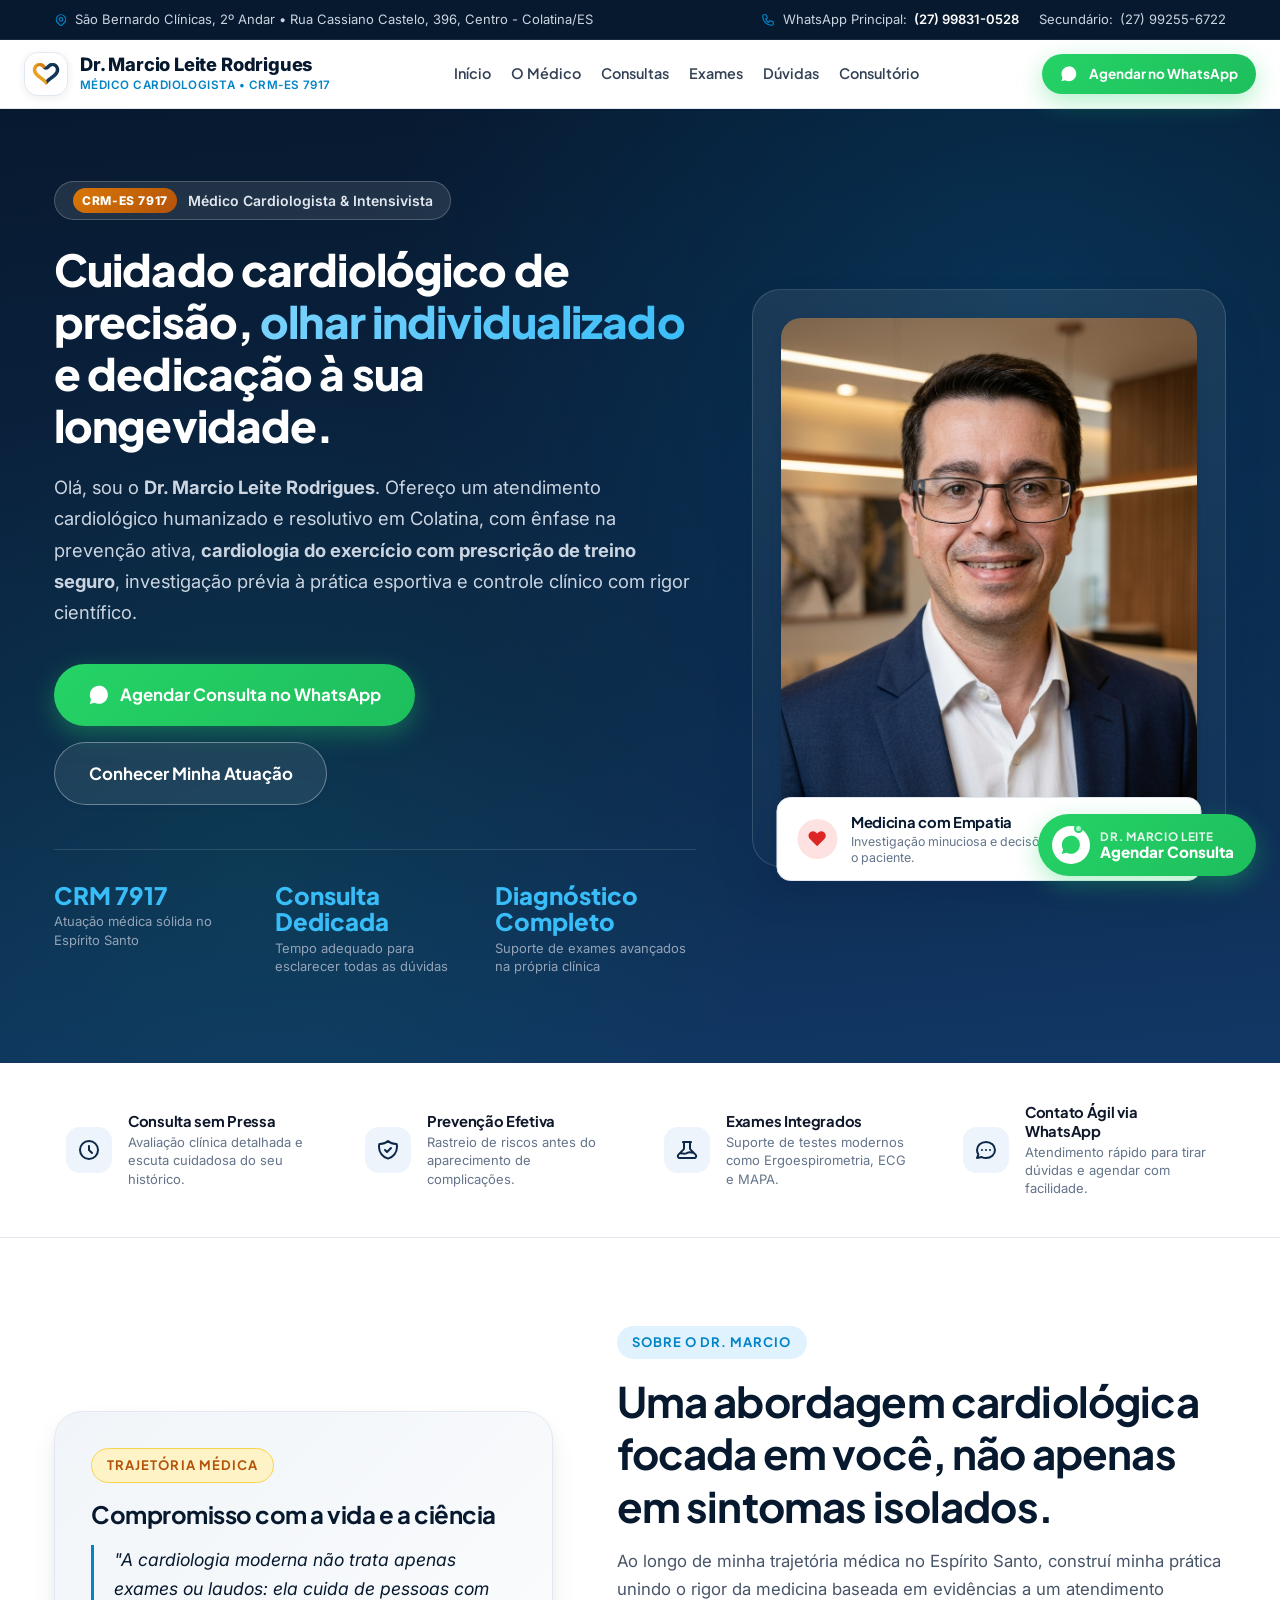
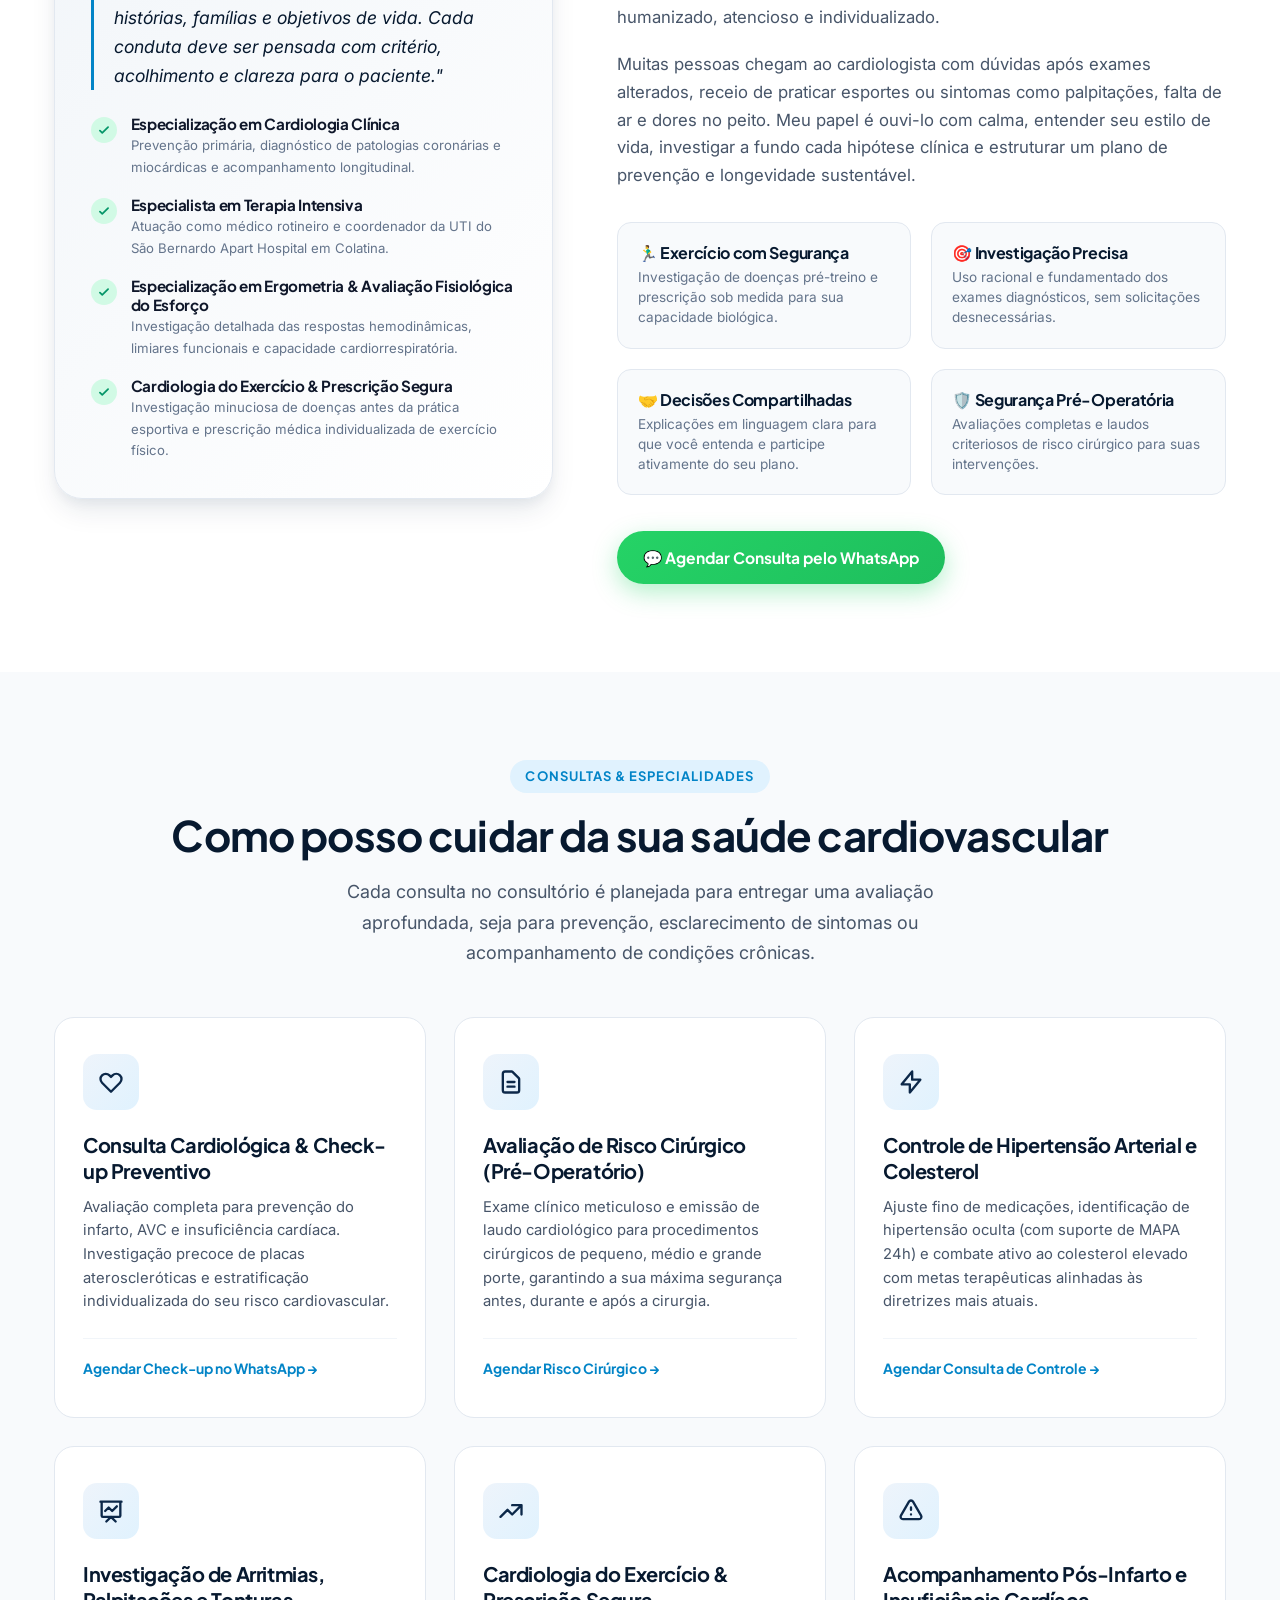
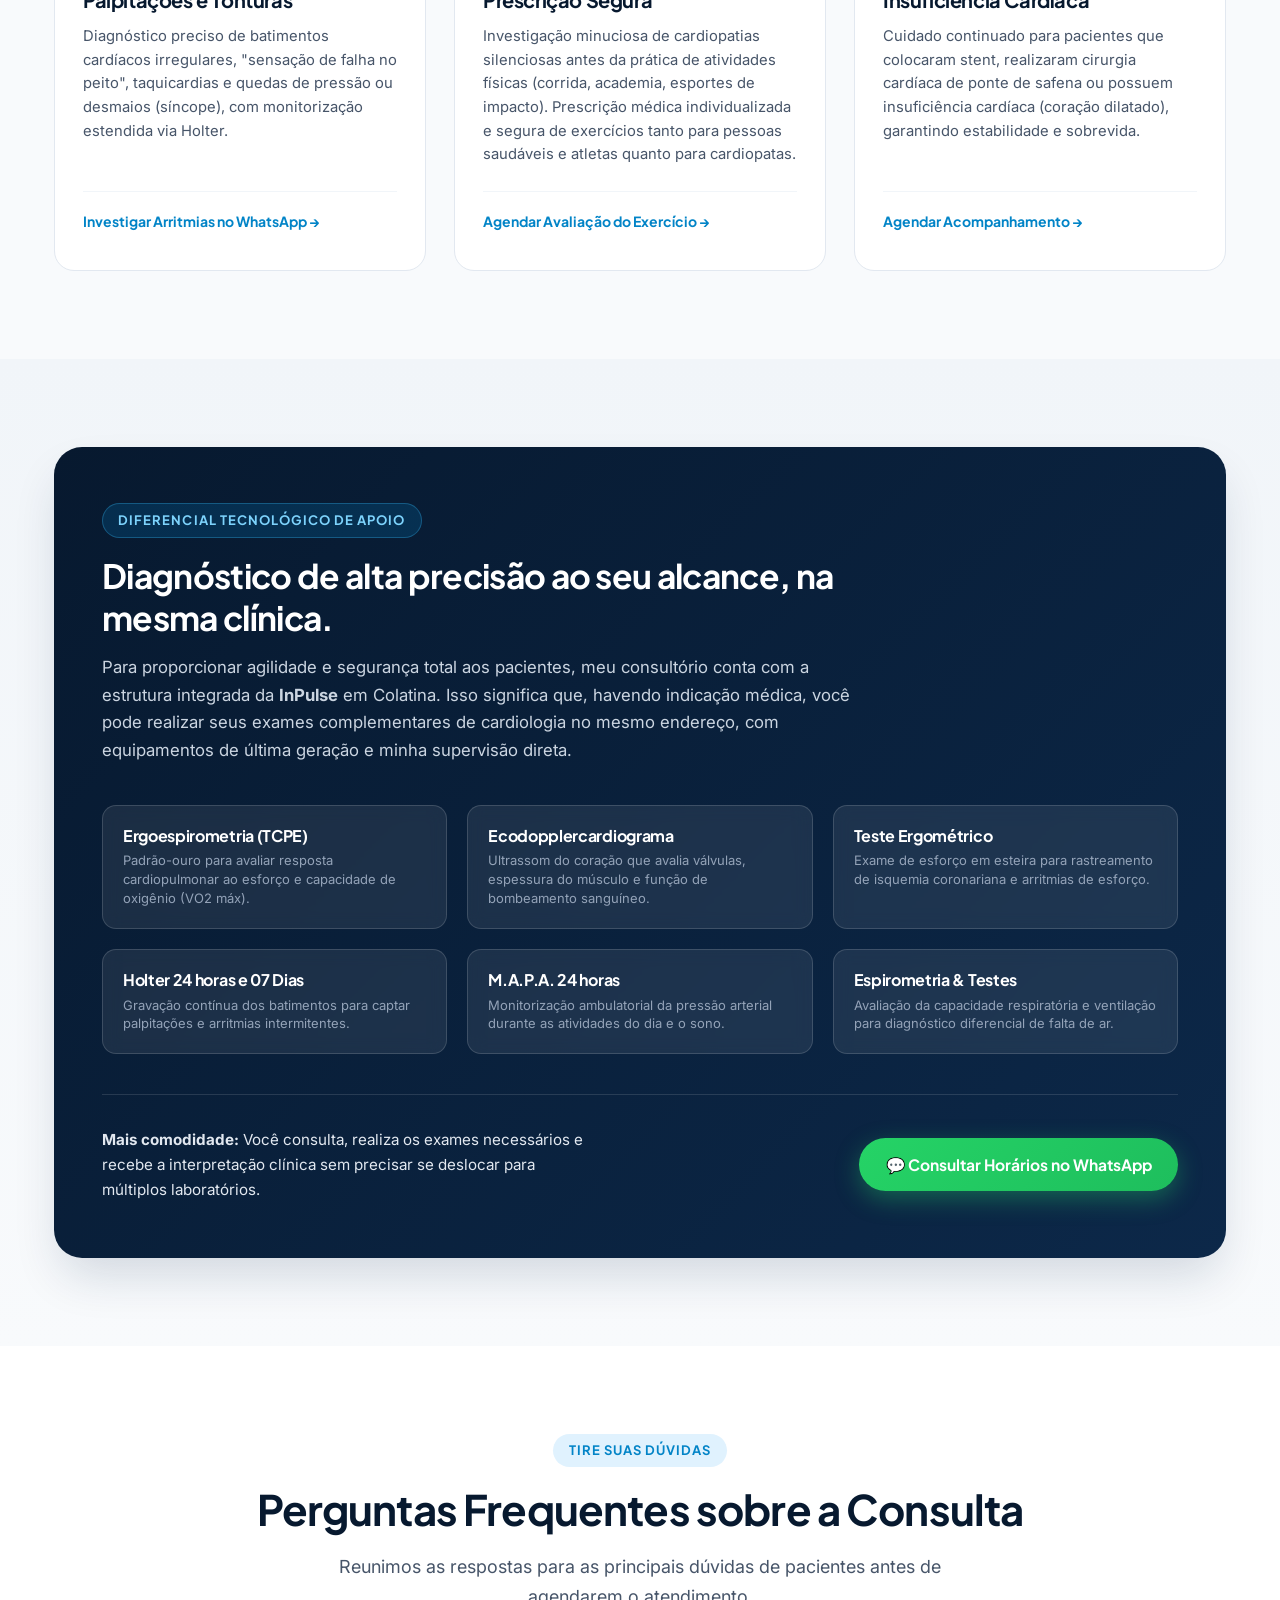
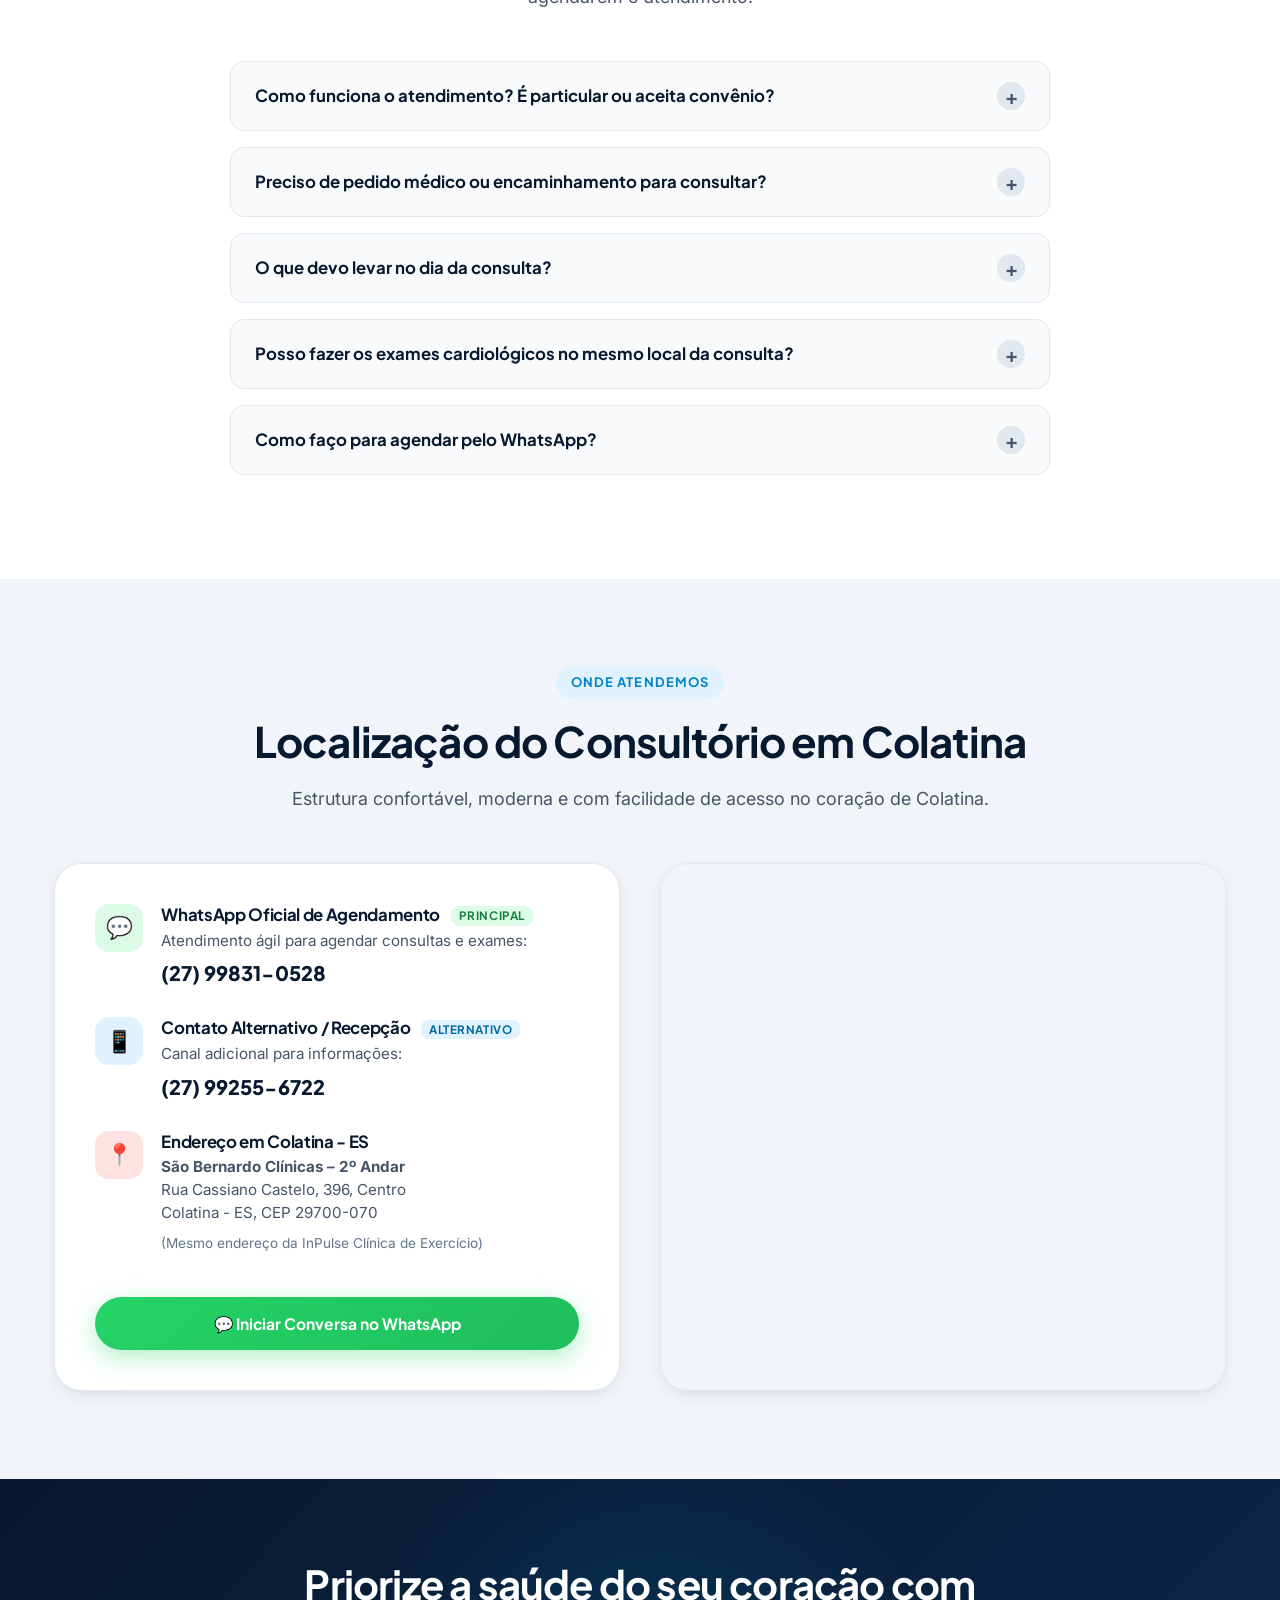
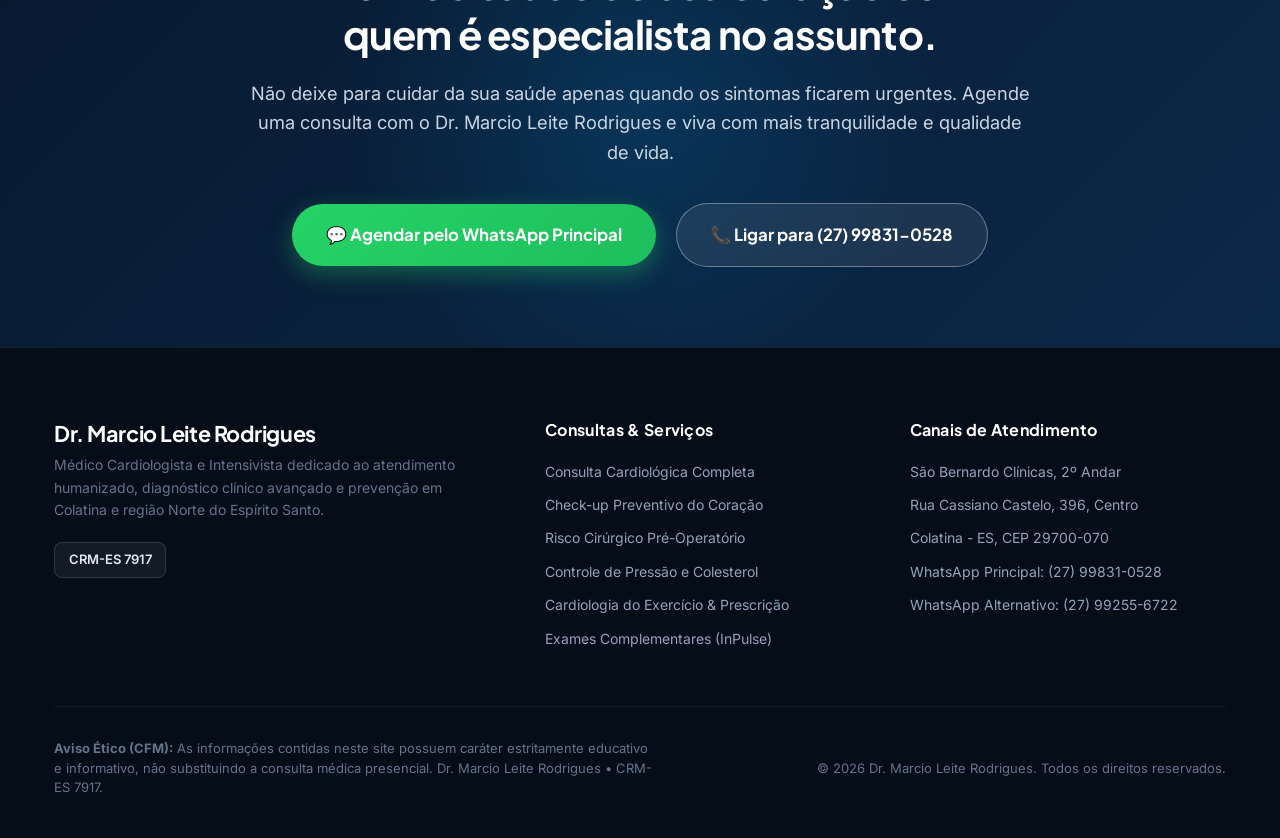
==== index.html @ 3d33bdab "Publicação inicial do site Dr Marcio Leite Rodrigues" ====
<!DOCTYPE html>
<html lang="pt-BR">
<head>
  <meta charset="UTF-8">
  <meta name="viewport" content="width=device-width, initial-scale=1.0">

  <!-- ==========================================================================
       SEO Primário & Otimização de Busca para o Nome (Google Search)
       ========================================================================== -->
  <title>Dr. Marcio Leite Rodrigues | Médico Cardiologista em Colatina - ES (CRM-ES 7917)</title>
  <meta name="description" content="Consultório particular do Dr. Marcio Leite Rodrigues, médico cardiologista em Colatina - ES (CRM-ES 7917). Atendimento cardiológico humanizado, check-up preventivo, risco cirúrgico e suporte diagnóstico avançado. Agende sua consulta no WhatsApp.">
  <meta name="keywords" content="Dr Marcio Leite Rodrigues, Dr Marcio Leite, Dr Marcio Rodrigues cardiologista, cardiologista Colatina, cardiologia Colatina ES, consulta cardiologista Colatina, médico do coração Colatina, check up coração Colatina, risco cirúrgico Colatina, CRM ES 7917">
  <meta name="author" content="Dr. Marcio Leite Rodrigues">
  <meta name="robots" content="index, follow, max-image-preview:large, max-snippet:-1, max-video-preview:-1">
  <link rel="canonical" href="https://drmarcioleite.com.br/">

  <!-- Metatags Open Graph / Compartilhamento WhatsApp e Redes -->
  <meta property="og:locale" content="pt_BR">
  <meta property="og:type" content="profile">
  <meta property="og:title" content="Dr. Marcio Leite Rodrigues | Médico Cardiologista em Colatina - ES">
  <meta property="og:description" content="Cuidado individualizado para a saúde do seu coração. Consulta cardiológica humanizada, prevenção e acompanhamento clínico com o Dr. Marcio Leite Rodrigues (CRM-ES 7917).">
  <meta property="og:url" content="https://drmarcioleite.com.br/">
  <meta property="og:site_name" content="Dr. Marcio Leite Rodrigues - Cardiologia">

  <!-- Twitter Card -->
  <meta name="twitter:card" content="summary_large_image">
  <meta name="twitter:title" content="Dr. Marcio Leite Rodrigues | Médico Cardiologista em Colatina - ES">
  <meta name="twitter:description" content="Consulta cardiológica particular, check-up preventivo e diagnóstico de precisão em Colatina/ES.">

  <!-- Fontes do Google: Plus Jakarta Sans & Inter (Preconnect para carregamento ultrarrápido) -->
  <link rel="preconnect" href="https://fonts.googleapis.com">
  <link rel="preconnect" href="https://fonts.gstatic.com" crossorigin>
  <link href="https://fonts.googleapis.com/css2?family=Inter:wght@400;500;600;700&family=Plus+Jakarta+Sans:wght@600;700;800&display=swap" rel="stylesheet">

  <!-- Favicon Oficial -->
  <link rel="icon" type="image/jpeg" href="images/simbolo-oficial-dr-marcio.jpg">

  <!-- Estilos Customizados -->
  <link rel="stylesheet" href="css/style.css">

  <!-- ==========================================================================
       Dados Estruturados Schema.org (Google Physician & MedicalBusiness)
       ========================================================================== -->
  <script type="application/ld+json">
  {
    "@context": "https://schema.org",
    "@type": "Physician",
    "name": "Dr. Marcio Leite Rodrigues",
    "medicalSpecialty": [
      "Cardiovascular",
      "SportsMedicine",
      "CriticalCare"
    ],
    "description": "Médico Cardiologista e Intensivista em Colatina - ES (CRM-ES 7917). Especialista em saúde cardiovascular, prevenção, diagnóstico clínico e acompanhamento individualizado.",
    "telephone": "+55-27-99831-0528",
    "address": {
      "@type": "PostalAddress",
      "streetAddress": "Rua Cassiano Castelo, 396, 2º Andar, São Bernardo Clínicas",
      "addressLocality": "Colatina",
      "addressRegion": "ES",
      "postalCode": "29700-070",
      "addressCountry": "BR"
    },
    "geo": {
      "@type": "GeoCoordinates",
      "latitude": -19.5376,
      "longitude": -40.6306
    },
    "hasCredential": {
      "@type": "EducationalOccupationalCredential",
      "credentialCategory": "CRM-ES 7917"
    },
    "availableService": [
      { "@type": "MedicalProcedure", "name": "Consulta Cardiológica Completa" },
      { "@type": "MedicalProcedure", "name": "Check-up Cardiológico Preventivo" },
      { "@type": "MedicalProcedure", "name": "Avaliação de Risco Cirúrgico Pré-Operatório" },
      { "@type": "MedicalProcedure", "name": "Manejo e Controle de Hipertensão Arterial" },
      { "@type": "MedicalProcedure", "name": "Investigação de Arritmias e Palpitações" },
      { "@type": "MedicalProcedure", "name": "Cardiologia do Exercício e Prescrição Segura" },
      { "@type": "MedicalTest", "name": "Apoio Diagnóstico: Ergoespirometria, Teste Ergométrico, Holter e Ecocardiograma" }
    ],
    "contactPoint": [
      {
        "@type": "ContactPoint",
        "telephone": "+55-27-99831-0528",
        "contactType": "reservations",
        "contactOption": "WhatsApp",
        "areaServed": "BR",
        "availableLanguage": "Portuguese"
      },
      {
        "@type": "ContactPoint",
        "telephone": "+55-27-99255-6722",
        "contactType": "customer service",
        "contactOption": "WhatsApp",
        "areaServed": "BR",
        "availableLanguage": "Portuguese"
      }
    ]
  }
  </script>
</head>
<body>

  <!-- Barra Superior de Contato e Localização -->
  <aside class="top-bar">
    <div class="container">
      <div class="top-bar-left">
        <span class="top-item">
          <svg fill="none" viewBox="0 0 24 24" stroke-width="2"><path stroke-linecap="round" stroke-linejoin="round" d="M17.657 16.657L13.414 20.9a1.998 1.998 0 01-2.827 0l-4.244-4.243a8 8 0 1111.314 0z"/><path stroke-linecap="round" stroke-linejoin="round" d="M15 11a3 3 0 11-6 0 3 3 0 016 0z"/></svg>
          São Bernardo Clínicas, 2º Andar • Rua Cassiano Castelo, 396, Centro - Colatina/ES
        </span>
      </div>
      <div class="top-bar-right">
        <span class="top-item">
          <svg fill="none" viewBox="0 0 24 24" stroke-width="2"><path stroke-linecap="round" stroke-linejoin="round" d="M3 5a2 2 0 012-2h3.28a1 1 0 01.948.684l1.498 4.493a1 1 0 01-.502 1.21l-2.257 1.13a11.042 11.042 0 005.516 5.516l1.13-2.257a1 1 0 011.21-.502l4.493 1.498a1 1 0 01.684.949V19a2 2 0 01-2 2h-1C9.716 21 3 14.284 3 6V5z"/></svg>
          WhatsApp Principal: <a href="https://wa.me/5527998310528?text=Ol%C3%A1!%20Gostaria%20de%20informa%C3%A7%C3%B5es%20para%20agendar%20uma%20consulta%20com%20o%20Dr.%20Marcio%20Leite%20Rodrigues." target="_blank" rel="noopener noreferrer" class="top-highlight">(27) 99831-0528</a>
        </span>
        <span class="top-item">
          Secundário: <a href="https://wa.me/5527992556722?text=Ol%C3%A1!%20Gostaria%20de%20agendar%20uma%20consulta%20com%20o%20Dr.%20Marcio%20Leite%20Rodrigues." target="_blank" rel="noopener noreferrer">(27) 99255-6722</a>
        </span>
      </div>
    </div>
  </aside>

  <!-- Cabeçalho Principal e Navegação Fixa -->
  <header class="navbar">
    <div class="container">
      <!-- Marca Pessoal do Médico -->
      <a href="#inicio" class="brand" title="Dr. Marcio Leite Rodrigues - Cardiologia">
        <div class="brand-symbol">
          <img src="images/simbolo-oficial-dr-marcio.jpg" alt="Dr. Marcio Leite Rodrigues" width="42" height="42">
        </div>
        <div class="brand-text">
          <span class="brand-name">Dr. Marcio Leite Rodrigues</span>
          <span class="brand-title">Médico Cardiologista • CRM-ES 7917</span>
        </div>
      </a>

      <!-- Menu de Links -->
      <nav>
        <ul class="nav-links">
          <li><a href="#inicio">Início</a></li>
          <li><a href="#sobre">O Médico</a></li>
          <li><a href="#consultas">Consultas</a></li>
          <li><a href="#diferencial">Exames</a></li>
          <li><a href="#faq">Dúvidas</a></li>
          <li><a href="#localizacao">Consultório</a></li>
        </ul>
      </nav>

      <!-- Botão CTA no Header -->
      <div class="nav-cta-wrap">
        <a href="https://wa.me/5527998310528?text=Ol%C3%A1!%20Vim%20pelo%20site%20e%20gostaria%20de%20agendar%20uma%20consulta%20com%20o%20Dr.%20Marcio%20Leite%20Rodrigues." target="_blank" rel="noopener noreferrer" class="btn btn-whatsapp btn-sm" data-cta="header-nav">
          <svg width="18" height="18" viewBox="0 0 24 24" fill="currentColor"><path d="M12.031 6.172c-3.181 0-5.767 2.586-5.768 5.766-.001 1.298.38 2.27 1.019 3.287l-.582 2.128 2.182-.573c.978.58 1.911.928 3.145.929 3.178 0 5.767-2.587 5.768-5.766 0-3.18-2.587-5.771-5.764-5.771zm3.392 8.244c-.144.405-.837.774-1.17.824-.299.045-.677.063-1.092-.069-.252-.08-.575-.187-.988-.365-1.739-.751-2.874-2.502-2.961-2.617-.087-.116-.708-.94-.708-1.793s.448-1.273.607-1.446c.159-.173.346-.217.462-.217l.332.006c.106.005.249-.04.39.298.144.347.491 1.2.534 1.287.043.087.072.188.014.304-.058.116-.087.188-.173.289l-.26.304c-.087.086-.177.18-.076.354.101.174.449.741.964 1.201.662.591 1.221.774 1.394.86.174.086.275.072.376-.043.101-.116.433-.506.549-.68.116-.173.231-.145.39-.087s1.011.477 1.184.564.289.13.332.202c.045.072.045.419-.099.824zm-3.392-12.416c-5.523 0-10 4.477-10 10 0 1.77.46 3.433 1.264 4.887l-1.34 4.9 5.018-1.316c1.403.766 3.007 1.209 4.718 1.209 5.523 0 10-4.477 10-10 0-5.522-4.477-10-10-10z"/></svg>
          Agendar no WhatsApp
        </a>
        <button class="mobile-toggle" aria-label="Menu principal" aria-expanded="false">☰</button>
      </div>
    </div>
  </header>

  <main>
    <!-- ==========================================================================
         Seção Hero (Primeira Dobra - Máximo Foco no Dr. Marcio)
         ========================================================================== -->
    <section class="hero" id="inicio">
      <div class="container">
        <div class="hero-grid">
          
          <div class="hero-content">
            <!-- Selo de Autoridade Médica -->
            <div class="hero-badge-crm">
              <span class="crm-pill">CRM-ES 7917</span>
              <span class="crm-text">Médico Cardiologista & Intensivista</span>
            </div>

            <h1 class="hero-title">
              Cuidado cardiológico de precisão, <span class="highlight">olhar individualizado</span> e dedicação à sua longevidade.
            </h1>

            <p class="hero-description">
              Olá, sou o <strong>Dr. Marcio Leite Rodrigues</strong>. Ofereço um atendimento cardiológico humanizado e resolutivo em Colatina, com ênfase na prevenção ativa, <strong>cardiologia do exercício com prescrição de treino seguro</strong>, investigação prévia à prática esportiva e controle clínico com rigor científico.
            </p>

            <div class="hero-actions">
              <a href="https://wa.me/5527998310528?text=Ol%C3%A1%20Dr.%20Marcio!%20Vim%20pelo%20seu%20site%20e%20gostaria%20de%20agendar%20uma%20consulta%20cardiol%C3%B3gica." target="_blank" rel="noopener noreferrer" class="btn btn-whatsapp btn-lg" data-cta="hero-primary-wa">
                <svg width="22" height="22" viewBox="0 0 24 24" fill="currentColor"><path d="M12.031 6.172c-3.181 0-5.767 2.586-5.768 5.766-.001 1.298.38 2.27 1.019 3.287l-.582 2.128 2.182-.573c.978.58 1.911.928 3.145.929 3.178 0 5.767-2.587 5.768-5.766 0-3.18-2.587-5.771-5.764-5.771zm3.392 8.244c-.144.405-.837.774-1.17.824-.299.045-.677.063-1.092-.069-.252-.08-.575-.187-.988-.365-1.739-.751-2.874-2.502-2.961-2.617-.087-.116-.708-.94-.708-1.793s.448-1.273.607-1.446c.159-.173.346-.217.462-.217l.332.006c.106.005.249-.04.39.298.144.347.491 1.2.534 1.287.043.087.072.188.014.304-.058.116-.087.188-.173.289l-.26.304c-.087.086-.177.18-.076.354.101.174.449.741.964 1.201.662.591 1.221.774 1.394.86.174.086.275.072.376-.043.101-.116.433-.506.549-.68.116-.173.231-.145.39-.087s1.011.477 1.184.564.289.13.332.202c.045.072.045.419-.099.824zm-3.392-12.416c-5.523 0-10 4.477-10 10 0 1.77.46 3.433 1.264 4.887l-1.34 4.9 5.018-1.316c1.403.766 3.007 1.209 4.718 1.209 5.523 0 10-4.477 10-10 0-5.522-4.477-10-10-10z"/></svg>
                Agendar Consulta no WhatsApp
              </a>

              <a href="#sobre" class="btn btn-outline-white btn-lg">
                Conhecer Minha Atuação
              </a>
            </div>

            <!-- Indicadores de Confiança -->
            <div class="hero-trust-row">
              <div class="trust-item">
                <span class="trust-number">CRM 7917</span>
                <span class="trust-label">Atuação médica sólida no Espírito Santo</span>
              </div>
              <div class="trust-item">
                <span class="trust-number">Consulta Dedicada</span>
                <span class="trust-label">Tempo adequado para esclarecer todas as dúvidas</span>
              </div>
              <div class="trust-item">
                <span class="trust-number">Diagnóstico Completo</span>
                <span class="trust-label">Suporte de exames avançados na própria clínica</span>
              </div>
            </div>
          </div>

          <!-- Apresentação Visual do Médico -->
          <div class="hero-media-wrapper">
            <div class="hero-card-doctor">
              <div class="doctor-portrait-frame">
                <!-- Se Dr. Marcio desejar colocar sua foto oficial, basta salvar o arquivo como images/dr-marcio.jpg -->
                <img src="images/dr-marcio.jpg" alt="Dr. Marcio Leite Rodrigues - Médico Cardiologista" onerror="this.style.display='none';" onload="this.style.display='block'; const graphic = this.nextElementSibling; if(graphic) graphic.style.display='none';" style="display:none; width: 100%; height: 100%; object-fit: cover;">
                <div class="doctor-avatar-graphic">
                  <div class="graphic-icon-wrap">
                    <svg fill="none" viewBox="0 0 24 24" stroke-width="1.6"><path stroke-linecap="round" stroke-linejoin="round" d="M16 7a4 4 0 11-8 0 4 4 0 018 0zM12 14a7 7 0 00-7 7h14a7 7 0 00-7-7z"/></svg>
                  </div>
                  <h3 class="graphic-name">Dr. Marcio Leite Rodrigues</h3>
                  <p class="graphic-spec">Cardiologia Clínica & Preventiva • Medicina Intensiva</p>
                  <p style="font-size: 0.8rem; color: #7DD3FC; margin-top: 0.75rem; font-weight: 600;">
                    Atendimento Particular em Colatina - ES
                  </p>
                </div>
              </div>

              <!-- Cartão Flutuante de Humanização -->
              <div class="hero-floating-badge">
                <div class="badge-icon-heart">❤️</div>
                <div class="badge-info">
                  <h4>Medicina com Empatia</h4>
                  <p>Investigação minuciosa e decisões compartilhadas com o paciente.</p>
                </div>
              </div>
            </div>
          </div>

        </div>
      </div>
    </section>

    <!-- Faixa Rápida de Benefícios da Consulta -->
    <div class="quick-bar">
      <div class="container">
        <div class="quick-bar-grid">
          
          <div class="quick-card">
            <div class="quick-icon">
              <svg fill="none" viewBox="0 0 24 24" stroke-width="2"><path stroke-linecap="round" stroke-linejoin="round" d="M12 8v4l3 3m6-3a9 9 0 11-18 0 9 9 0 0118 0z"/></svg>
            </div>
            <div>
              <h4 class="quick-title">Consulta sem Pressa</h4>
              <p class="quick-desc">Avaliação clínica detalhada e escuta cuidadosa do seu histórico.</p>
            </div>
          </div>

          <div class="quick-card">
            <div class="quick-icon">
              <svg fill="none" viewBox="0 0 24 24" stroke-width="2"><path stroke-linecap="round" stroke-linejoin="round" d="M9 12l2 2 4-4m5.618-4.016A11.955 11.955 0 0112 2.944a11.955 11.955 0 01-8.618 3.04A12.02 12.02 0 003 9c0 5.591 3.824 10.29 9 11.622 5.176-1.332 9-6.03 9-11.622 0-1.042-.133-2.052-.382-3.016z"/></svg>
            </div>
            <div>
              <h4 class="quick-title">Prevenção Efetiva</h4>
              <p class="quick-desc">Rastreio de riscos antes do aparecimento de complicações.</p>
            </div>
          </div>

          <div class="quick-card">
            <div class="quick-icon">
              <svg fill="none" viewBox="0 0 24 24" stroke-width="2"><path stroke-linecap="round" stroke-linejoin="round" d="M19.428 15.428a2 2 0 00-1.022-.547l-2.387-.477a6 6 0 00-3.86.517l-.318.158a6 6 0 01-3.86.517L6.05 15.21a2 2 0 00-1.806.547M8 4h8l-1 1v5.172a2 2 0 00.586 1.414l5 5c1.26 1.26.367 3.414-1.415 3.414H4.828c-1.782 0-2.674-2.154-1.414-3.414l5-5A2 2 0 009 10.172V5L8 4z"/></svg>
            </div>
            <div>
              <h4 class="quick-title">Exames Integrados</h4>
              <p class="quick-desc">Suporte de testes modernos como Ergoespirometria, ECG e MAPA.</p>
            </div>
          </div>

          <div class="quick-card">
            <div class="quick-icon">
              <svg fill="none" viewBox="0 0 24 24" stroke-width="2"><path stroke-linecap="round" stroke-linejoin="round" d="M8 12h.01M12 12h.01M16 12h.01M21 12c0 4.418-4.03 8-9 8a9.863 9.863 0 01-4.255-.949L3 20l1.395-3.72C3.512 15.042 3 13.574 3 12c0-4.418 4.03-8 9-8s9 3.582 9 8z"/></svg>
            </div>
            <div>
              <h4 class="quick-title">Contato Ágil via WhatsApp</h4>
              <p class="quick-desc">Atendimento rápido para tirar dúvidas e agendar com facilidade.</p>
            </div>
          </div>

        </div>
      </div>
    </div>

    <!-- ==========================================================================
         Seção Sobre o Dr. Marcio (A Trajetória e Filosofia de Cuidado)
         ========================================================================== -->
    <section class="about section-spacing" id="sobre">
      <div class="container">
        <div class="about-grid">
          
          <div class="about-media">
            <div class="about-card-box">
              <span class="section-tag tag-gold">Trajetória Médica</span>
              <h3 style="font-size: 1.5rem; color: var(--color-primary-dark); margin-bottom: 1rem;">
                Compromisso com a vida e a ciência
              </h3>
              
              <p class="about-quote">
                "A cardiologia moderna não trata apenas exames ou laudos: ela cuida de pessoas com histórias, famílias e objetivos de vida. Cada conduta deve ser pensada com critério, acolhimento e clareza para o paciente."
              </p>

              <div class="credentials-list">
                <div class="cred-item">
                  <div class="cred-icon">
                    <svg fill="none" viewBox="0 0 24 24" stroke-width="3"><path stroke-linecap="round" stroke-linejoin="round" d="M5 13l4 4L19 7"/></svg>
                  </div>
                  <div class="cred-text">
                    <h5>Especialização em Cardiologia Clínica</h5>
                    <p>Prevenção primária, diagnóstico de patologias coronárias e miocárdicas e acompanhamento longitudinal.</p>
                  </div>
                </div>

                <div class="cred-item">
                  <div class="cred-icon">
                    <svg fill="none" viewBox="0 0 24 24" stroke-width="3"><path stroke-linecap="round" stroke-linejoin="round" d="M5 13l4 4L19 7"/></svg>
                  </div>
                  <div class="cred-text">
                    <h5>Especialista em Terapia Intensiva</h5>
                    <p>Atuação como médico rotineiro e coordenador da UTI do São Bernardo Apart Hospital em Colatina.</p>
                  </div>
                </div>

                <div class="cred-item">
                  <div class="cred-icon">
                    <svg fill="none" viewBox="0 0 24 24" stroke-width="3"><path stroke-linecap="round" stroke-linejoin="round" d="M5 13l4 4L19 7"/></svg>
                  </div>
                  <div class="cred-text">
                    <h5>Especialização em Ergometria & Avaliação Fisiológica do Esforço</h5>
                    <p>Investigação detalhada das respostas hemodinâmicas, limiares funcionais e capacidade cardiorrespiratória.</p>
                  </div>
                </div>

                <div class="cred-item">
                  <div class="cred-icon">
                    <svg fill="none" viewBox="0 0 24 24" stroke-width="3"><path stroke-linecap="round" stroke-linejoin="round" d="M5 13l4 4L19 7"/></svg>
                  </div>
                  <div class="cred-text">
                    <h5>Cardiologia do Exercício & Prescrição Segura</h5>
                    <p>Investigação minuciosa de doenças antes da prática esportiva e prescrição médica individualizada de exercício físico.</p>
                  </div>
                </div>
              </div>
            </div>
          </div>

          <div class="about-text">
            <span class="section-tag">Sobre o Dr. Marcio</span>
            <h2 class="section-title">
              Uma abordagem cardiológica focada em você, não apenas em sintomas isolados.
            </h2>
            <p>
              Ao longo de minha trajetória médica no Espírito Santo, construí minha prática unindo o rigor da medicina baseada em evidências a um atendimento humanizado, atencioso e individualizado.
            </p>
            <p>
              Muitas pessoas chegam ao cardiologista com dúvidas após exames alterados, receio de praticar esportes ou sintomas como palpitações, falta de ar e dores no peito. Meu papel é ouvi-lo com calma, entender seu estilo de vida, investigar a fundo cada hipótese clínica e estruturar um plano de prevenção e longevidade sustentável.
            </p>

            <div class="about-pillars">
              <div class="pillar-item">
                <h4>🏃‍♂️ Exercício com Segurança</h4>
                <p>Investigação de doenças pré-treino e prescrição sob medida para sua capacidade biológica.</p>
              </div>
              <div class="pillar-item">
                <h4>🎯 Investigação Precisa</h4>
                <p>Uso racional e fundamentado dos exames diagnósticos, sem solicitações desnecessárias.</p>
              </div>
              <div class="pillar-item">
                <h4>🤝 Decisões Compartilhadas</h4>
                <p>Explicações em linguagem clara para que você entenda e participe ativamente do seu plano.</p>
              </div>
              <div class="pillar-item">
                <h4>🛡️ Segurança Pré-Operatória</h4>
                <p>Avaliações completas e laudos criteriosos de risco cirúrgico para suas intervenções.</p>
              </div>
            </div>

            <div style="margin-top: 1.5rem;">
              <a href="https://wa.me/5527998310528?text=Ol%C3%A1%20Dr.%20Marcio!%20Gostaria%20de%20conversar%20sobre%20a%20minha%20sa%C3%BAde%20e%20agendar%20uma%20consulta." target="_blank" rel="noopener noreferrer" class="btn btn-whatsapp" data-cta="about-wa">
                💬 Agendar Consulta pelo WhatsApp
              </a>
            </div>
          </div>

        </div>
      </div>
    </section>

    <!-- ==========================================================================
         Seção de Consultas e Atuação Clínica (O Foco Principal)
         ========================================================================== -->
    <section class="services section-spacing" id="consultas">
      <div class="container">
        
        <div class="text-center">
          <span class="section-tag">Consultas & Especialidades</span>
          <h2 class="section-title">Como posso cuidar da sua saúde cardiovascular</h2>
          <p class="section-subtitle">
            Cada consulta no consultório é planejada para entregar uma avaliação aprofundada, seja para prevenção, esclarecimento de sintomas ou acompanhamento de condições crônicas.
          </p>
        </div>

        <div class="services-grid">
          
          <!-- Card 1 -->
          <article class="service-card">
            <div class="service-icon">
              <svg fill="none" viewBox="0 0 24 24" stroke-width="2"><path stroke-linecap="round" stroke-linejoin="round" d="M4.318 6.318a4.5 4.5 0 000 6.364L12 20.364l7.682-7.682a4.5 4.5 0 00-6.364-6.364L12 7.636l-1.318-1.318a4.5 4.5 0 00-6.364 0z"/></svg>
            </div>
            <h3 class="service-title">Consulta Cardiológica & Check-up Preventivo</h3>
            <p class="service-description">
              Avaliação completa para prevenção do infarto, AVC e insuficiência cardíaca. Investigação precoce de placas ateroscleróticas e estratificação individualizada do seu risco cardiovascular.
            </p>
            <div class="service-card-footer">
              <a href="https://wa.me/5527998310528?text=Ol%C3%A1!%20Gostaria%20de%20agendar%20um%20Check-up%20Cardiol%C3%B3gico%20com%20o%20Dr.%20Marcio." target="_blank" rel="noopener noreferrer" class="link-wa-consult">
                Agendar Check-up no WhatsApp →
              </a>
            </div>
          </article>

          <!-- Card 2 -->
          <article class="service-card">
            <div class="service-icon">
              <svg fill="none" viewBox="0 0 24 24" stroke-width="2"><path stroke-linecap="round" stroke-linejoin="round" d="M9 12h6m-6 4h6m2 5H7a2 2 0 01-2-2V5a2 2 0 012-2h5.586a1 1 0 01.707.293l5.414 5.414a1 1 0 01.293.707V19a2 2 0 01-2 2z"/></svg>
            </div>
            <h3 class="service-title">Avaliação de Risco Cirúrgico (Pré-Operatório)</h3>
            <p class="service-description">
              Exame clínico meticuloso e emissão de laudo cardiológico para procedimentos cirúrgicos de pequeno, médio e grande porte, garantindo a sua máxima segurança antes, durante e após a cirurgia.
            </p>
            <div class="service-card-footer">
              <a href="https://wa.me/5527998310528?text=Ol%C3%A1!%20Preciso%20de%20uma%20avalia%C3%A7%C3%A3o%20de%20Risco%20Cir%C3%BArgico%20com%20o%20Dr.%20Marcio." target="_blank" rel="noopener noreferrer" class="link-wa-consult">
                Agendar Risco Cirúrgico →
              </a>
            </div>
          </article>

          <!-- Card 3 -->
          <article class="service-card">
            <div class="service-icon">
              <svg fill="none" viewBox="0 0 24 24" stroke-width="2"><path stroke-linecap="round" stroke-linejoin="round" d="M13 10V3L4 14h7v7l9-11h-7z"/></svg>
            </div>
            <h3 class="service-title">Controle de Hipertensão Arterial e Colesterol</h3>
            <p class="service-description">
              Ajuste fino de medicações, identificação de hipertensão oculta (com suporte de MAPA 24h) e combate ativo ao colesterol elevado com metas terapêuticas alinhadas às diretrizes mais atuais.
            </p>
            <div class="service-card-footer">
              <a href="https://wa.me/5527998310528?text=Ol%C3%A1!%20Gostaria%20de%20agendar%20uma%20consulta%20para%20acompanhamento%20de%20Press%C3%A3o%20ou%20Colesterol." target="_blank" rel="noopener noreferrer" class="link-wa-consult">
                Agendar Consulta de Controle →
              </a>
            </div>
          </article>

          <!-- Card 4 -->
          <article class="service-card">
            <div class="service-icon">
              <svg fill="none" viewBox="0 0 24 24" stroke-width="2"><path stroke-linecap="round" stroke-linejoin="round" d="M7 12l3-3 3 3 4-4M8 21l4-4 4 4M3 4h18M4 4h16v12a1 1 0 01-1 1H5a1 1 0 01-1-1V4z"/></svg>
            </div>
            <h3 class="service-title">Investigação de Arritmias, Palpitações e Tonturas</h3>
            <p class="service-description">
              Diagnóstico preciso de batimentos cardíacos irregulares, "sensação de falha no peito", taquicardias e quedas de pressão ou desmaios (síncope), com monitorização estendida via Holter.
            </p>
            <div class="service-card-footer">
              <a href="https://wa.me/5527998310528?text=Ol%C3%A1!%20Sinto%20palpita%C3%A7%C3%B5es%20e%20gostaria%20de%20uma%20avalia%C3%A7%C3%A3o%20com%20o%20Dr.%20Marcio." target="_blank" rel="noopener noreferrer" class="link-wa-consult">
                Investigar Arritmias no WhatsApp →
              </a>
            </div>
          </article>

          <!-- Card 5 -->
          <article class="service-card">
            <div class="service-icon">
              <svg fill="none" viewBox="0 0 24 24" stroke-width="2"><path stroke-linecap="round" stroke-linejoin="round" d="M13 7h8m0 0v8m0-8l-8 8-4-4-6 6"/></svg>
            </div>
            <h3 class="service-title">Cardiologia do Exercício & Prescrição Segura</h3>
            <p class="service-description">
              Investigação minuciosa de cardiopatias silenciosas antes da prática de atividades físicas (corrida, academia, esportes de impacto). Prescrição médica individualizada e segura de exercícios tanto para pessoas saudáveis e atletas quanto para cardiopatas.
            </p>
            <div class="service-card-footer">
              <a href="https://wa.me/5527998310528?text=Ol%C3%A1!%20Gostaria%20de%20agendar%20uma%20avalia%C3%A7%C3%A3o%20de%20Cardiologia%20do%20Exerc%C3%ADcio%20e%20Prescri%C3%A7%C3%A3o%20Segura%20com%20o%20Dr.%20Marcio." target="_blank" rel="noopener noreferrer" class="link-wa-consult">
                Agendar Avaliação do Exercício →
              </a>
            </div>
          </article>

          <!-- Card 6 -->
          <article class="service-card">
            <div class="service-icon">
              <svg fill="none" viewBox="0 0 24 24" stroke-width="2"><path stroke-linecap="round" stroke-linejoin="round" d="M12 9v2m0 4h.01m-6.938 4h13.856c1.54 0 2.502-1.667 1.732-3L13.732 4c-.77-1.333-2.694-1.333-3.464 0L3.34 16c-.77 1.333.192 3 1.732 3z"/></svg>
            </div>
            <h3 class="service-title">Acompanhamento Pós-Infarto e Insuficiência Cardíaca</h3>
            <p class="service-description">
              Cuidado continuado para pacientes que colocaram stent, realizaram cirurgia cardíaca de ponte de safena ou possuem insuficiência cardíaca (coração dilatado), garantindo estabilidade e sobrevida.
            </p>
            <div class="service-card-footer">
              <a href="https://wa.me/5527998310528?text=Ol%C3%A1!%20Gostaria%20de%20acompanhamento%20cardiol%C3%B3gico%20com%20o%20Dr.%20Marcio." target="_blank" rel="noopener noreferrer" class="link-wa-consult">
                Agendar Acompanhamento →
              </a>
            </div>
          </article>

        </div>
      </div>
    </section>


    <!-- ==========================================================================
         Seção Diferencial: Suporte Diagnóstico com Exames Avançados
         (Exames apresentados como tecnologia de apoio à consulta do médico)
         ========================================================================== -->
    <section class="diagnostic-support section-spacing" id="diferencial">
      <div class="container">
        <div class="support-banner">
          
          <div class="support-banner-header">
            <span class="section-tag" style="background: rgba(2, 132, 199, 0.2); color: #7DD3FC; border: 1px solid rgba(56, 189, 248, 0.3);">Diferencial Tecnológico de Apoio</span>
            <h2>Diagnóstico de alta precisão ao seu alcance, na mesma clínica.</h2>
            <p>
              Para proporcionar agilidade e segurança total aos pacientes, meu consultório conta com a estrutura integrada da <strong>InPulse</strong> em Colatina. Isso significa que, havendo indicação médica, você pode realizar seus exames complementares de cardiologia no mesmo endereço, com equipamentos de última geração e minha supervisão direta.
            </p>
          </div>

          <div class="exam-pills-grid">
            
            <div class="exam-pill-card">
              <h4 class="exam-pill-name">Ergoespirometria (TCPE)</h4>
              <p class="exam-pill-desc">Padrão-ouro para avaliar resposta cardiopulmonar ao esforço e capacidade de oxigênio (VO2 máx).</p>
            </div>

            <div class="exam-pill-card">
              <h4 class="exam-pill-name">Ecodopplercardiograma</h4>
              <p class="exam-pill-desc">Ultrassom do coração que avalia válvulas, espessura do músculo e função de bombeamento sanguíneo.</p>
            </div>

            <div class="exam-pill-card">
              <h4 class="exam-pill-name">Teste Ergométrico</h4>
              <p class="exam-pill-desc">Exame de esforço em esteira para rastreamento de isquemia coronariana e arritmias de esforço.</p>
            </div>

            <div class="exam-pill-card">
              <h4 class="exam-pill-name">Holter 24 horas e 07 Dias</h4>
              <p class="exam-pill-desc">Gravação contínua dos batimentos para captar palpitações e arritmias intermitentes.</p>
            </div>

            <div class="exam-pill-card">
              <h4 class="exam-pill-name">M.A.P.A. 24 horas</h4>
              <p class="exam-pill-desc">Monitorização ambulatorial da pressão arterial durante as atividades do dia e o sono.</p>
            </div>

            <div class="exam-pill-card">
              <h4 class="exam-pill-name">Espirometria & Testes</h4>
              <p class="exam-pill-desc">Avaliação da capacidade respiratória e ventilação para diagnóstico diferencial de falta de ar.</p>
            </div>

          </div>

          <div class="support-action-row">
            <div class="support-action-text">
              <strong>Mais comodidade:</strong> Você consulta, realiza os exames necessários e recebe a interpretação clínica sem precisar se deslocar para múltiplos laboratórios.
            </div>
            <a href="https://wa.me/5527998310528?text=Ol%C3%A1!%20Gostaria%20de%20agendar%20uma%20consulta%20e%20saber%20sobre%20os%20exames%20cardiol%C3%B3gicos%20do%20Dr.%20Marcio." target="_blank" rel="noopener noreferrer" class="btn btn-whatsapp" data-cta="exams-support-wa">
              💬 Consultar Horários no WhatsApp
            </a>
          </div>

        </div>
      </div>
    </section>

    <!-- ==========================================================================
         Perguntas Frequentes (FAQ)
         ========================================================================== -->
    <section class="faq section-spacing" id="faq">
      <div class="container">
        
        <div class="text-center">
          <span class="section-tag">Tire suas Dúvidas</span>
          <h2 class="section-title">Perguntas Frequentes sobre a Consulta</h2>
          <p class="section-subtitle">
            Reunimos as respostas para as principais dúvidas de pacientes antes de agendarem o atendimento.
          </p>
        </div>

        <div class="faq-container">
          
          <div class="faq-item">
            <button class="faq-question">
              <span>Como funciona o atendimento? É particular ou aceita convênio?</span>
              <span class="faq-icon">+</span>
            </button>
            <div class="faq-answer">
              <p>
                O Dr. Marcio Leite Rodrigues realiza consultas médicas em modalidade <strong>particular dedicada</strong>, assegurando tempo suficiente para um exame aprofundado e sem correria. Emitimos nota fiscal e recibo médico detalhado para que você solicite o <strong>reembolso junto ao seu plano de saúde</strong>. Entre em contato pelo WhatsApp para orientações detalhadas sobre valores e reembolso.
              </p>
            </div>
          </div>

          <div class="faq-item">
            <button class="faq-question">
              <span>Preciso de pedido médico ou encaminhamento para consultar?</span>
              <span class="faq-icon">+</span>
            </button>
            <div class="faq-answer">
              <p>
                Não. Você pode agendar sua consulta diretamente por iniciativa própria para realizar seu check-up de rotina, investigar algum sintoma (como palpitações, falta de ar, dores ou cansaço) ou obter uma segunda opinião médica especializada.
              </p>
            </div>
          </div>

          <div class="faq-item">
            <button class="faq-question">
              <span>O que devo levar no dia da consulta?</span>
              <span class="faq-icon">+</span>
            </button>
            <div class="faq-answer">
              <p>
                Recomendamos levar:
                <br>• Documento de identidade com foto;
                <br>• Exames cardiológicos e laboratoriais realizados nos últimos 12 meses;
                <br>• Lista ou caixas dos medicamentos de uso contínuo;
                <br>• Relatório ou laudos de procedimentos cirúrgicos prévios, caso possua.
              </p>
            </div>
          </div>

          <div class="faq-item">
            <button class="faq-question">
              <span>Posso fazer os exames cardiológicos no mesmo local da consulta?</span>
              <span class="faq-icon">+</span>
            </button>
            <div class="faq-answer">
              <p>
                Sim! Em parceria com a InPulse no mesmo prédio (São Bernardo Clínicas, 2º Andar), a clínica disponibiliza Ecodopplercardiograma, Ergoespirometria, Teste Ergométrico, Holter de 24h e 7 dias, MAPA e Espirometria. Isso torna o seu diagnóstico muito mais rápido e prático.
              </p>
            </div>
          </div>

          <div class="faq-item">
            <button class="faq-question">
              <span>Como faço para agendar pelo WhatsApp?</span>
              <span class="faq-icon">+</span>
            </button>
            <div class="faq-answer">
              <p>
                Basta clicar em qualquer botão de WhatsApp deste site. Você será direcionado para falar diretamente com a nossa equipe de atendimento no número <strong>(27) 99831-0528</strong> (ou no número alternativo <strong>(27) 99255-6722</strong>), que irá apresentar os dias e horários disponíveis para sua preferência.
              </p>
            </div>
          </div>

        </div>

      </div>
    </section>

    <!-- ==========================================================================
         Seção de Localização e Consultório
         ========================================================================== -->
    <section class="contact-section section-spacing" id="localizacao">
      <div class="container">
        
        <div class="text-center">
          <span class="section-tag">Onde Atendemos</span>
          <h2 class="section-title">Localização do Consultório em Colatina</h2>
          <p class="section-subtitle">
            Estrutura confortável, moderna e com facilidade de acesso no coração de Colatina.
          </p>
        </div>

        <div class="contact-grid">
          
          <!-- Informações de Contato -->
          <div class="contact-card">
            
            <!-- WhatsApp Principal -->
            <div class="contact-item">
              <div class="contact-item-icon icon-wa-primary">💬</div>
              <div class="contact-item-content">
                <h4>WhatsApp Oficial de Agendamento <span class="phone-badge-tag badge-primary-num">Principal</span></h4>
                <p>Atendimento ágil para agendar consultas e exames:</p>
                <a href="https://wa.me/5527998310528?text=Ol%C3%A1!%20Gostaria%20de%20agendar%20uma%20consulta%20com%20o%20Dr.%20Marcio%20Leite%20Rodrigues." target="_blank" rel="noopener noreferrer" class="phone-number">
                  (27) 99831-0528
                </a>
              </div>
            </div>

            <!-- WhatsApp Alternativo -->
            <div class="contact-item">
              <div class="contact-item-icon icon-phone-alt">📱</div>
              <div class="contact-item-content">
                <h4>Contato Alternativo / Recepção <span class="phone-badge-tag badge-alt-num">Alternativo</span></h4>
                <p>Canal adicional para informações:</p>
                <a href="https://wa.me/5527992556722?text=Ol%C3%A1!%20Gostaria%20de%20informa%C3%A7%C3%B5es%20para%20consulta%20com%20o%20Dr.%20Marcio%20Leite%20Rodrigues." target="_blank" rel="noopener noreferrer" class="phone-number">
                  (27) 99255-6722
                </a>
              </div>
            </div>

            <!-- Endereço Físico -->
            <div class="contact-item">
              <div class="contact-item-icon icon-location">📍</div>
              <div class="contact-item-content">
                <h4>Endereço em Colatina - ES</h4>
                <p>
                  <strong>São Bernardo Clínicas – 2º Andar</strong><br>
                  Rua Cassiano Castelo, 396, Centro<br>
                  Colatina - ES, CEP 29700-070
                </p>
                <p style="margin-top: 0.5rem; font-size: 0.85rem; color: var(--color-slate-500);">
                  (Mesmo endereço da InPulse Clínica de Exercício)
                </p>
              </div>
            </div>

            <div style="margin-top: auto; padding-top: 1rem;">
              <a href="https://wa.me/5527998310528?text=Ol%C3%A1!%20Gostaria%20de%20agendar%20uma%20consulta%20com%20o%20Dr.%20Marcio%20Leite%20Rodrigues." target="_blank" rel="noopener noreferrer" class="btn btn-whatsapp" style="width: 100%;" data-cta="contact-card-wa">
                💬 Iniciar Conversa no WhatsApp
              </a>
            </div>

          </div>

          <!-- Mapa Interativo do Google Maps -->
          <div class="map-container">
            <iframe 
              title="Consultório Dr. Marcio Leite Rodrigues em Colatina no Google Maps"
              src="https://www.google.com/maps/embed?pb=!1m18!1m12!1m3!1d3753.308726514787!2d-40.6327885!3d-19.537599!2m3!1f0!2f0!3f0!3m2!1i1024!2i768!4f13.1!3m3!1m2!1s0xb7ce380e2f5b89%3A0x86e6c7faad146e25!2sR.%20Cassiano%20Castelo%2C%20396%20-%20Centro%2C%20Colatina%20-%20ES%2C%2029700-070!5e0!3m2!1spt-BR!2sbr!4v1700000000000!5m2!1spt-BR!2sbr" 
              loading="lazy" 
              referrerpolicy="no-referrer-when-downgrade">
            </iframe>
          </div>

        </div>

      </div>
    </section>

    <!-- ==========================================================================
         Banner Final de Chamada para Ação
         ========================================================================== -->
    <section class="final-cta">
      <div class="container">
        <div class="final-cta-content">
          <h2>Priorize a saúde do seu coração com quem é especialista no assunto.</h2>
          <p>
            Não deixe para cuidar da sua saúde apenas quando os sintomas ficarem urgentes. Agende uma consulta com o Dr. Marcio Leite Rodrigues e viva com mais tranquilidade e qualidade de vida.
          </p>
          <div class="final-cta-buttons">
            <a href="https://wa.me/5527998310528?text=Ol%C3%A1%20Dr.%20Marcio!%20Gostaria%20de%20agendar%20minha%20consulta%20cardiol%C3%B3gica." target="_blank" rel="noopener noreferrer" class="btn btn-whatsapp btn-lg" data-cta="final-banner-wa">
              💬 Agendar pelo WhatsApp Principal
            </a>
            <a href="tel:+5527998310528" class="btn btn-outline-white btn-lg">
              📞 Ligar para (27) 99831-0528
            </a>
          </div>
        </div>
      </div>
    </section>
  </main>

  <!-- ==========================================================================
       Rodapé Institucional & Compliance CFM
       ========================================================================== -->
  <footer class="footer">
    <div class="container">
      <div class="footer-grid">
        
        <div class="footer-brand">
          <h3>Dr. Marcio Leite Rodrigues</h3>
          <p>
            Médico Cardiologista e Intensivista dedicado ao atendimento humanizado, diagnóstico clínico avançado e prevenção em Colatina e região Norte do Espírito Santo.
          </p>
          <span class="footer-crm-badge">CRM-ES 7917</span>
        </div>

        <div>
          <h4 class="footer-heading">Consultas & Serviços</h4>
          <ul class="footer-links">
            <li><a href="#consultas">Consulta Cardiológica Completa</a></li>
            <li><a href="#consultas">Check-up Preventivo do Coração</a></li>
            <li><a href="#consultas">Risco Cirúrgico Pré-Operatório</a></li>
            <li><a href="#consultas">Controle de Pressão e Colesterol</a></li>
            <li><a href="#consultas">Cardiologia do Exercício & Prescrição</a></li>
            <li><a href="#diferencial">Exames Complementares (InPulse)</a></li>
          </ul>
        </div>

        <div>
          <h4 class="footer-heading">Canais de Atendimento</h4>
          <ul class="footer-links">
            <li><span>São Bernardo Clínicas, 2º Andar</span></li>
            <li><span>Rua Cassiano Castelo, 396, Centro</span></li>
            <li><span>Colatina - ES, CEP 29700-070</span></li>
            <li><a href="https://wa.me/5527998310528" target="_blank" rel="noopener noreferrer">WhatsApp Principal: (27) 99831-0528</a></li>
            <li><a href="https://wa.me/5527992556722" target="_blank" rel="noopener noreferrer">WhatsApp Alternativo: (27) 99255-6722</a></li>
          </ul>
        </div>

      </div>

      <div class="footer-bottom">
        <div class="cfm-disclaimer">
          <strong>Aviso Ético (CFM):</strong> As informações contidas neste site possuem caráter estritamente educativo e informativo, não substituindo a consulta médica presencial. Dr. Marcio Leite Rodrigues • CRM-ES 7917.
        </div>
        <div>
          © <span id="current-year">2026</span> Dr. Marcio Leite Rodrigues. Todos os direitos reservados.
        </div>
      </div>
    </div>
  </footer>

  <!-- ==========================================================================
       Botão Flutuante de WhatsApp (CRO Máximo - Fixado no Canto Inferior)
       ========================================================================== -->
  <a href="https://wa.me/5527998310528?text=Ol%C3%A1!%20Vim%20pelo%20site%20e%20gostaria%20de%20agendar%20uma%20consulta%20com%20o%20Dr.%20Marcio%20Leite%20Rodrigues." class="float-wa-btn" target="_blank" rel="noopener noreferrer" title="Agendar consulta via WhatsApp" aria-label="Agendar consulta no WhatsApp" data-cta="float-wa">
    <div class="float-wa-status-dot"></div>
    <div class="float-wa-icon">
      <svg width="22" height="22" viewBox="0 0 24 24" fill="currentColor"><path d="M12.031 6.172c-3.181 0-5.767 2.586-5.768 5.766-.001 1.298.38 2.27 1.019 3.287l-.582 2.128 2.182-.573c.978.58 1.911.928 3.145.929 3.178 0 5.767-2.587 5.768-5.766 0-3.18-2.587-5.771-5.764-5.771zm3.392 8.244c-.144.405-.837.774-1.17.824-.299.045-.677.063-1.092-.069-.252-.08-.575-.187-.988-.365-1.739-.751-2.874-2.502-2.961-2.617-.087-.116-.708-.94-.708-1.793s.448-1.273.607-1.446c.159-.173.346-.217.462-.217l.332.006c.106.005.249-.04.39.298.144.347.491 1.2.534 1.287.043.087.072.188.014.304-.058.116-.087.188-.173.289l-.26.304c-.087.086-.177.18-.076.354.101.174.449.741.964 1.201.662.591 1.221.774 1.394.86.174.086.275.072.376-.043.101-.116.433-.506.549-.68.116-.173.231-.145.39-.087s1.011.477 1.184.564.289.13.332.202c.045.072.045.419-.099.824zm-3.392-12.416c-5.523 0-10 4.477-10 10 0 1.77.46 3.433 1.264 4.887l-1.34 4.9 5.018-1.316c1.403.766 3.007 1.209 4.718 1.209 5.523 0 10-4.477 10-10 0-5.522-4.477-10-10-10z"/></svg>
    </div>
    <div class="float-wa-text">
      <span class="float-wa-title">Dr. Marcio Leite</span>
      <span class="float-wa-action">Agendar Consulta</span>
    </div>
  </a>

  <!-- Script Principal -->
  <script src="js/main.js"></script>
</body>
</html>
---- css/style.css ----
/* ==========================================================================
   Dr. Marcio Leite Rodrigues - Médico Cardiologista (CRM ES 7917)
   Design System: Medical Executive & High-Trust Personal Branding
   ========================================================================== */

:root {
  /* Paleta de Cores de Autoridade Médica */
  --color-primary-dark: #07192F;      /* Azul Noturno Profundo */
  --color-primary: #0C2849;           /* Azul Marinho Nobre */
  --color-primary-light: #164273;     /* Azul Safira Clínico */
  --color-primary-soft: #EEF4FB;      /* Fundo Azul Suave */
  
  --color-accent: #0284C7;            /* Azul Celeste Tecnológico */
  --color-accent-hover: #0369A1;
  --color-accent-light: #E0F2FE;
  
  --color-emerald: #059669;           /* Verde Saúde & Confiança */
  --color-emerald-light: #D1FAE5;
  
  --color-gold: #B45309;              /* Dourado para Selo de CRM/Autoridade */
  --color-gold-light: #FEF3C7;
  --color-gold-border: #FCD34D;
  
  --color-whatsapp: #25D366;          /* Verde Oficial WhatsApp */
  --color-whatsapp-hover: #20BA56;
  --color-whatsapp-dark: #128C7E;
  
  --color-white: #FFFFFF;
  --color-slate-50: #F8FAFC;
  --color-slate-100: #F1F5F9;
  --color-slate-200: #E2E8F0;
  --color-slate-300: #CBD5E1;
  --color-slate-400: #94A3B8;
  --color-slate-500: #64748B;
  --color-slate-600: #475569;
  --color-slate-700: #334155;
  --color-slate-800: #1E293B;
  --color-slate-900: #0F172A;

  /* Tipografia */
  --font-heading: 'Plus Jakarta Sans', system-ui, -apple-system, BlinkMacSystemFont, sans-serif;
  --font-body: 'Inter', system-ui, -apple-system, BlinkMacSystemFont, sans-serif;

  /* Elevações e Sombras */
  --shadow-xs: 0 1px 2px 0 rgba(12, 40, 73, 0.05);
  --shadow-sm: 0 2px 4px 0 rgba(12, 40, 73, 0.06);
  --shadow-md: 0 6px 16px -2px rgba(12, 40, 73, 0.08), 0 2px 6px -1px rgba(12, 40, 73, 0.04);
  --shadow-lg: 0 14px 28px -4px rgba(12, 40, 73, 0.10), 0 6px 12px -2px rgba(12, 40, 73, 0.05);
  --shadow-xl: 0 24px 48px -8px rgba(12, 40, 73, 0.16);
  --shadow-glow: 0 0 25px rgba(2, 132, 199, 0.25);
  --shadow-wa: 0 8px 24px rgba(37, 211, 102, 0.35);

  /* Transições e Raios */
  --radius-sm: 8px;
  --radius-md: 14px;
  --radius-lg: 20px;
  --radius-xl: 28px;
  --radius-full: 9999px;
  --transition-fast: 0.18s ease;
  --transition-smooth: 0.28s cubic-bezier(0.16, 1, 0.3, 1);
}

/* ==========================================================================
   Reset & Base
   ========================================================================== */

*, *::before, *::after {
  box-sizing: border-box;
  margin: 0;
  padding: 0;
}

html {
  scroll-behavior: smooth;
  font-size: 16px;
  text-size-adjust: 100%;
}

body {
  font-family: var(--font-body);
  color: var(--color-slate-700);
  background-color: var(--color-slate-50);
  line-height: 1.65;
  -webkit-font-smoothing: antialiased;
  -moz-osx-font-smoothing: grayscale;
  overflow-x: hidden;
}

img, svg {
  display: block;
  max-width: 100%;
  height: auto;
}

a {
  color: inherit;
  text-decoration: none;
  transition: color var(--transition-fast);
}

button {
  font-family: inherit;
  cursor: pointer;
  border: none;
  background: none;
}

ul, ol {
  list-style: none;
}

/* ==========================================================================
   Layout & Container
   ========================================================================== */

.container {
  width: 100%;
  max-width: 1220px;
  margin-left: auto;
  margin-right: auto;
  padding-left: 1.5rem;
  padding-right: 1.5rem;
}

.section-spacing {
  padding-top: 5.5rem;
  padding-bottom: 5.5rem;
}

@media (max-width: 768px) {
  .section-spacing {
    padding-top: 3.75rem;
    padding-bottom: 3.75rem;
  }
}

/* ==========================================================================
   Tipografia Global & Títulos
   ========================================================================== */

h1, h2, h3, h4, h5, h6 {
  font-family: var(--font-heading);
  color: var(--color-slate-900);
  line-height: 1.25;
  font-weight: 700;
  letter-spacing: -0.02em;
}

.section-tag {
  display: inline-flex;
  align-items: center;
  gap: 0.5rem;
  font-family: var(--font-heading);
  font-size: 0.8125rem;
  font-weight: 700;
  letter-spacing: 0.08em;
  text-transform: uppercase;
  color: var(--color-accent);
  background-color: var(--color-accent-light);
  padding: 0.35rem 0.95rem;
  border-radius: var(--radius-full);
  margin-bottom: 1rem;
}

.section-tag.tag-gold {
  color: var(--color-gold);
  background-color: var(--color-gold-light);
  border: 1px solid var(--color-gold-border);
}

.section-title {
  font-size: 2.25rem;
  margin-bottom: 1rem;
  color: var(--color-primary-dark);
}

@media (min-width: 992px) {
  .section-title {
    font-size: 2.625rem;
  }
}

.section-subtitle {
  font-size: 1.125rem;
  color: var(--color-slate-600);
  max-width: 700px;
  line-height: 1.7;
}

.text-center {
  text-align: center;
}

.text-center .section-subtitle {
  margin-left: auto;
  margin-right: auto;
}

/* ==========================================================================
   Botões & Chamadas para Ação (CTAs)
   ========================================================================== */

.btn {
  display: inline-flex;
  align-items: center;
  justify-content: center;
  gap: 0.65rem;
  padding: 0.85rem 1.65rem;
  border-radius: var(--radius-full);
  font-family: var(--font-heading);
  font-size: 0.975rem;
  font-weight: 700;
  text-decoration: none;
  transition: all var(--transition-smooth);
  cursor: pointer;
  white-space: nowrap;
  box-shadow: var(--shadow-sm);
  position: relative;
  overflow: hidden;
}

.btn:active {
  transform: scale(0.98);
}

/* Botão WhatsApp Principal */
.btn-whatsapp {
  background: linear-gradient(135deg, #25D366 0%, #1EBE5D 100%);
  color: var(--color-white);
  box-shadow: var(--shadow-wa);
}

.btn-whatsapp:hover {
  background: linear-gradient(135deg, #23C25E 0%, #18A64F 100%);
  color: var(--color-white);
  transform: translateY(-2px);
  box-shadow: 0 10px 28px rgba(37, 211, 102, 0.45);
}

/* Botão Primário Azul Executivo */
.btn-primary {
  background: linear-gradient(135deg, var(--color-primary) 0%, var(--color-primary-dark) 100%);
  color: var(--color-white);
  box-shadow: var(--shadow-md);
}

.btn-primary:hover {
  background: linear-gradient(135deg, var(--color-primary-light) 0%, var(--color-primary) 100%);
  color: var(--color-white);
  transform: translateY(-2px);
  box-shadow: var(--shadow-lg);
}

/* Botão Secundário / Contorno */
.btn-outline {
  background-color: transparent;
  color: var(--color-primary);
  border: 2px solid var(--color-slate-300);
  box-shadow: none;
}

.btn-outline:hover {
  border-color: var(--color-primary);
  background-color: var(--color-primary-soft);
  color: var(--color-primary-dark);
  transform: translateY(-2px);
}

.btn-outline-white {
  background-color: rgba(255, 255, 255, 0.08);
  color: var(--color-white);
  border: 1.5px solid rgba(255, 255, 255, 0.35);
  backdrop-filter: blur(4px);
}

.btn-outline-white:hover {
  background-color: var(--color-white);
  color: var(--color-primary-dark);
  border-color: var(--color-white);
  transform: translateY(-2px);
}

.btn-lg {
  padding: 1.05rem 2.1rem;
  font-size: 1.05rem;
}

.btn-sm {
  padding: 0.55rem 1.15rem;
  font-size: 0.85rem;
}

/* ==========================================================================
   Barra Superior de Informações (Top Bar)
   ========================================================================== */

.top-bar {
  background-color: var(--color-primary-dark);
  color: var(--color-slate-300);
  font-size: 0.8125rem;
  padding: 0.55rem 0;
  border-bottom: 1px solid rgba(255, 255, 255, 0.08);
}

.top-bar .container {
  display: flex;
  flex-wrap: wrap;
  align-items: center;
  justify-content: space-between;
  gap: 0.75rem;
}

.top-bar-left, .top-bar-right {
  display: flex;
  align-items: center;
  flex-wrap: wrap;
  gap: 1.25rem;
}

.top-item {
  display: inline-flex;
  align-items: center;
  gap: 0.45rem;
}

.top-item svg {
  width: 14px;
  height: 14px;
  stroke: var(--color-accent);
}

.top-item a:hover {
  color: var(--color-white);
}

.top-highlight {
  color: var(--color-white);
  font-weight: 600;
}

@media (max-width: 768px) {
  .top-bar-left {
    justify-content: center;
    width: 100%;
  }
  .top-bar-right {
    display: none;
  }
}

/* ==========================================================================
   Header & Navegação Fixa (Navbar)
   ========================================================================== */

.navbar {
  position: sticky;
  top: 0;
  z-index: 1000;
  background-color: rgba(255, 255, 255, 0.98);
  backdrop-filter: blur(12px);
  border-bottom: 1px solid var(--color-slate-200);
  box-shadow: var(--shadow-xs);
  transition: all var(--transition-fast);
}

.navbar .container {
  display: flex;
  align-items: center;
  justify-content: space-between;
  padding-top: 0.75rem;
  padding-bottom: 0.75rem;
  max-width: 1320px;
  gap: 1rem;
}

/* Identidade Visual do Médico */
.brand {
  display: flex;
  align-items: center;
  gap: 0.75rem;
  flex-shrink: 0;
  white-space: nowrap;
}

.brand-symbol {
  width: 44px;
  height: 44px;
  background-color: var(--color-white);
  border: 1px solid var(--color-slate-200);
  border-radius: var(--radius-md);
  display: flex;
  align-items: center;
  justify-content: center;
  box-shadow: 0 2px 8px rgba(12, 40, 73, 0.08);
  flex-shrink: 0;
  overflow: hidden;
  padding: 3px;
}

.brand-symbol img {
  width: 100%;
  height: 100%;
  object-fit: contain;
}

.brand-text {
  display: flex;
  flex-direction: column;
  white-space: nowrap;
}

.brand-name {
  font-size: 1.15rem;
  font-weight: 800;
  color: var(--color-primary-dark);
  line-height: 1.2;
  letter-spacing: -0.01em;
  white-space: nowrap;
}

.brand-title {
  font-size: 0.725rem;
  font-weight: 600;
  color: var(--color-accent);
  letter-spacing: 0.04em;
  text-transform: uppercase;
  white-space: nowrap;
}

.nav-links {
  display: flex;
  align-items: center;
  gap: 1.25rem;
}

.nav-links a {
  font-family: var(--font-heading);
  font-size: 0.9rem;
  font-weight: 600;
  color: var(--color-slate-700);
  position: relative;
  padding: 0.35rem 0;
  white-space: nowrap;
  display: inline-block;
}

.nav-links a::after {
  content: '';
  position: absolute;
  bottom: 0;
  left: 0;
  width: 0;
  height: 2px;
  background-color: var(--color-accent);
  transition: width var(--transition-fast);
  border-radius: 2px;
}

.nav-links a:hover {
  color: var(--color-primary-dark);
}

.nav-links a:hover::after {
  width: 100%;
}

.nav-cta-wrap {
  display: flex;
  align-items: center;
  gap: 0.75rem;
  flex-shrink: 0;
}

.nav-cta-wrap .btn {
  white-space: nowrap;
}

.mobile-toggle {
  display: none;
  padding: 0.5rem;
  color: var(--color-primary-dark);
  font-size: 1.5rem;
  border-radius: var(--radius-sm);
}

/* Ajuste fino para telas intermediárias (1041px a 1220px) */
@media (max-width: 1220px) and (min-width: 1041px) {
  .nav-links {
    gap: 0.85rem;
  }
  .nav-links a {
    font-size: 0.85rem;
  }
  .brand-name {
    font-size: 1.05rem;
  }
  .brand-title {
    font-size: 0.68rem;
  }
  .nav-cta-wrap .btn-sm {
    padding: 0.5rem 0.95rem;
    font-size: 0.825rem;
  }
}

/* Breakpoint do Menu Mobile / Gaveta responsiva */
@media (max-width: 1040px) {
  .nav-links {
    position: fixed;
    top: 73px;
    left: 0;
    right: 0;
    background-color: var(--color-white);
    flex-direction: column;
    padding: 2rem 1.5rem;
    gap: 1.25rem;
    box-shadow: var(--shadow-xl);
    border-bottom: 1px solid var(--color-slate-200);
    transform: translateY(-120%);
    transition: transform var(--transition-smooth);
    opacity: 0;
    pointer-events: none;
  }

  .nav-links.active {
    transform: translateY(0);
    opacity: 1;
    pointer-events: auto;
  }

  .nav-links a {
    font-size: 1.05rem;
    padding: 0.5rem 0;
  }

  .mobile-toggle {
    display: block;
  }

  .nav-cta-wrap .btn {
    display: none;
  }
}

/* ==========================================================================
   Hero Section (Primeira Dobra - Máximo Foco no Médico)
   ========================================================================== */

.hero {
  position: relative;
  background: linear-gradient(175deg, #07192F 0%, #0C2849 60%, #113866 100%);
  color: var(--color-white);
  padding-top: 4.5rem;
  padding-bottom: 5.5rem;
  overflow: hidden;
}

/* Padrão Sutil de Fundo */
.hero::before {
  content: '';
  position: absolute;
  top: 0;
  left: 0;
  right: 0;
  bottom: 0;
  background-image: 
    radial-gradient(circle at 80% 20%, rgba(2, 132, 199, 0.18) 0%, transparent 50%),
    radial-gradient(circle at 20% 80%, rgba(5, 150, 105, 0.12) 0%, transparent 40%);
  pointer-events: none;
}

.hero-grid {
  display: grid;
  grid-template-columns: 1.15fr 0.85fr;
  align-items: center;
  gap: 3.5rem;
  position: relative;
  z-index: 2;
}

@media (max-width: 991px) {
  .hero-grid {
    grid-template-columns: 1fr;
    gap: 3rem;
  }
}

.hero-content {
  max-width: 650px;
}

.hero-badge-crm {
  display: inline-flex;
  align-items: center;
  gap: 0.65rem;
  background-color: rgba(255, 255, 255, 0.1);
  border: 1px solid rgba(255, 255, 255, 0.2);
  backdrop-filter: blur(8px);
  padding: 0.4rem 1.1rem;
  border-radius: var(--radius-full);
  margin-bottom: 1.5rem;
}

.crm-pill {
  background: linear-gradient(135deg, #D97706 0%, #B45309 100%);
  color: #FFF;
  font-size: 0.75rem;
  font-weight: 800;
  padding: 0.15rem 0.6rem;
  border-radius: var(--radius-full);
  letter-spacing: 0.05em;
}

.crm-text {
  font-size: 0.875rem;
  font-weight: 600;
  color: #E2E8F0;
}

.hero-title {
  font-size: 2.75rem;
  line-height: 1.18;
  color: var(--color-white);
  margin-bottom: 1.25rem;
  font-weight: 800;
}

.hero-title .highlight {
  color: #38BDF8;
  background: linear-gradient(135deg, #7DD3FC 0%, #38BDF8 100%);
  -webkit-background-clip: text;
  -webkit-text-fill-color: transparent;
}

@media (max-width: 768px) {
  .hero-title {
    font-size: 2.15rem;
  }
}

.hero-description {
  font-size: 1.15rem;
  line-height: 1.7;
  color: #CBD5E1;
  margin-bottom: 2.25rem;
}

.hero-actions {
  display: flex;
  flex-wrap: wrap;
  gap: 1rem;
  margin-bottom: 2.75rem;
}

.hero-trust-row {
  display: grid;
  grid-template-columns: repeat(3, 1fr);
  gap: 1.25rem;
  padding-top: 2rem;
  border-top: 1px solid rgba(255, 255, 255, 0.12);
}

@media (max-width: 600px) {
  .hero-trust-row {
    grid-template-columns: 1fr;
    gap: 1rem;
  }
}

.trust-item {
  display: flex;
  flex-direction: column;
}

.trust-number {
  font-family: var(--font-heading);
  font-size: 1.5rem;
  font-weight: 800;
  color: #38BDF8;
  line-height: 1.1;
  margin-bottom: 0.25rem;
}

.trust-label {
  font-size: 0.8125rem;
  color: #94A3B8;
  line-height: 1.4;
}

/* Cartão Visual do Médico */
.hero-card-doctor {
  position: relative;
  background: linear-gradient(180deg, rgba(255, 255, 255, 0.08) 0%, rgba(255, 255, 255, 0.02) 100%);
  border: 1px solid rgba(255, 255, 255, 0.15);
  border-radius: var(--radius-xl);
  padding: 1.75rem;
  backdrop-filter: blur(12px);
  box-shadow: var(--shadow-xl);
}

.doctor-portrait-frame {
  position: relative;
  border-radius: var(--radius-lg);
  overflow: hidden;
  background: linear-gradient(135deg, #164273 0%, #07192F 100%);
  aspect-ratio: 4/5;
  display: flex;
  align-items: center;
  justify-content: center;
  box-shadow: var(--shadow-md);
}

.doctor-portrait-frame img {
  width: 100%;
  height: 100%;
  object-fit: cover;
  object-position: top center;
}

/* Placeholder Ilustrado Elegante se a foto ainda não foi carregada */
.doctor-avatar-graphic {
  display: flex;
  flex-direction: column;
  align-items: center;
  justify-content: center;
  text-align: center;
  padding: 2.5rem 1.5rem;
  color: var(--color-white);
}

.graphic-icon-wrap {
  width: 100px;
  height: 100px;
  background: linear-gradient(135deg, rgba(2, 132, 199, 0.3) 0%, rgba(255, 255, 255, 0.1) 100%);
  border: 2px solid rgba(255, 255, 255, 0.3);
  border-radius: 50%;
  display: flex;
  align-items: center;
  justify-content: center;
  margin-bottom: 1.5rem;
  box-shadow: var(--shadow-glow);
}

.graphic-icon-wrap svg {
  width: 52px;
  height: 52px;
  stroke: #7DD3FC;
}

.graphic-name {
  font-size: 1.4rem;
  font-weight: 800;
  margin-bottom: 0.35rem;
}

.graphic-spec {
  font-size: 0.875rem;
  color: #94A3B8;
  max-width: 260px;
  line-height: 1.5;
}

/* Selo Flutuante de Consulta Humanizada */
.hero-floating-badge {
  position: absolute;
  bottom: -15px;
  left: 50%;
  transform: translateX(-50%);
  width: 90%;
  background: #FFFFFF;
  color: var(--color-slate-900);
  border-radius: var(--radius-md);
  padding: 0.9rem 1.25rem;
  display: flex;
  align-items: center;
  gap: 0.85rem;
  box-shadow: var(--shadow-lg);
  border: 1px solid var(--color-slate-200);
}

.badge-icon-heart {
  width: 40px;
  height: 40px;
  background-color: #FEE2E2;
  border-radius: 50%;
  display: flex;
  align-items: center;
  justify-content: center;
  color: #DC2626;
  font-size: 1.25rem;
  flex-shrink: 0;
}

.badge-info h4 {
  font-size: 0.925rem;
  color: var(--color-primary-dark);
  margin-bottom: 0.15rem;
}

.badge-info p {
  font-size: 0.775rem;
  color: var(--color-slate-500);
  line-height: 1.3;
}

/* ==========================================================================
   Faixa de Contato Rápido & Confiança
   ========================================================================== */

.quick-bar {
  background-color: var(--color-white);
  padding: 1.75rem 0;
  border-bottom: 1px solid var(--color-slate-200);
}

.quick-bar-grid {
  display: grid;
  grid-template-columns: repeat(4, 1fr);
  gap: 1.5rem;
}

@media (max-width: 991px) {
  .quick-bar-grid {
    grid-template-columns: repeat(2, 1fr);
  }
}

@media (max-width: 575px) {
  .quick-bar-grid {
    grid-template-columns: 1fr;
  }
}

.quick-card {
  display: flex;
  align-items: center;
  gap: 1rem;
  padding: 0.75rem;
}

.quick-icon {
  width: 46px;
  height: 46px;
  background-color: var(--color-primary-soft);
  border-radius: var(--radius-md);
  display: flex;
  align-items: center;
  justify-content: center;
  color: var(--color-primary);
  flex-shrink: 0;
}

.quick-icon svg {
  width: 24px;
  height: 24px;
  stroke: var(--color-primary);
}

.quick-title {
  font-size: 0.925rem;
  font-weight: 700;
  color: var(--color-slate-900);
  margin-bottom: 0.15rem;
}

.quick-desc {
  font-size: 0.8125rem;
  color: var(--color-slate-500);
  line-height: 1.4;
}

/* ==========================================================================
   Seção: Sobre o Dr. Marcio (A Trajetória e o Médico)
   ========================================================================== */

.about {
  background-color: var(--color-white);
}

.about-grid {
  display: grid;
  grid-template-columns: 0.9fr 1.1fr;
  gap: 4rem;
  align-items: center;
}

@media (max-width: 991px) {
  .about-grid {
    grid-template-columns: 1fr;
    gap: 3rem;
  }
}

.about-media {
  position: relative;
}

.about-card-box {
  background: linear-gradient(135deg, var(--color-slate-100) 0%, #FFFFFF 100%);
  border: 1px solid var(--color-slate-200);
  border-radius: var(--radius-xl);
  padding: 2.25rem;
  box-shadow: var(--shadow-lg);
  position: relative;
}

.about-quote {
  font-size: 1.1rem;
  font-style: italic;
  color: var(--color-primary-dark);
  line-height: 1.65;
  margin-bottom: 1.5rem;
  position: relative;
  padding-left: 1.25rem;
  border-left: 3px solid var(--color-accent);
}

.credentials-list {
  display: flex;
  flex-direction: column;
  gap: 1rem;
  margin-top: 1.5rem;
}

.cred-item {
  display: flex;
  align-items: flex-start;
  gap: 0.85rem;
}

.cred-icon {
  width: 26px;
  height: 26px;
  background-color: var(--color-emerald-light);
  border-radius: 50%;
  display: flex;
  align-items: center;
  justify-content: center;
  color: var(--color-emerald);
  flex-shrink: 0;
  margin-top: 0.2rem;
}

.cred-icon svg {
  width: 14px;
  height: 14px;
  stroke: var(--color-emerald);
}

.cred-text h5 {
  font-size: 0.95rem;
  color: var(--color-slate-900);
  margin-bottom: 0.15rem;
}

.cred-text p {
  font-size: 0.825rem;
  color: var(--color-slate-500);
}

.about-text p {
  margin-bottom: 1.25rem;
  font-size: 1.05rem;
  color: var(--color-slate-600);
}

.about-pillars {
  display: grid;
  grid-template-columns: repeat(2, 1fr);
  gap: 1.25rem;
  margin-top: 2rem;
  margin-bottom: 2.25rem;
}

@media (max-width: 600px) {
  .about-pillars {
    grid-template-columns: 1fr;
  }
}

.pillar-item {
  background-color: var(--color-slate-50);
  border: 1px solid var(--color-slate-200);
  padding: 1.25rem;
  border-radius: var(--radius-md);
  transition: transform var(--transition-fast), border-color var(--transition-fast);
}

.pillar-item:hover {
  transform: translateY(-3px);
  border-color: var(--color-accent);
}

.pillar-item h4 {
  font-size: 1rem;
  color: var(--color-primary-dark);
  margin-bottom: 0.35rem;
}

.pillar-item p {
  font-size: 0.85rem;
  color: var(--color-slate-500);
  margin-bottom: 0;
  line-height: 1.45;
}

/* ==========================================================================
   Seção: Áreas de Atuação Clínica (Foco nas Consultas)
   ========================================================================== */

.services {
  background-color: var(--color-slate-50);
}

.services-grid {
  display: grid;
  grid-template-columns: repeat(3, 1fr);
  gap: 1.75rem;
  margin-top: 3rem;
}

@media (max-width: 991px) {
  .services-grid {
    grid-template-columns: repeat(2, 1fr);
  }
}

@media (max-width: 650px) {
  .services-grid {
    grid-template-columns: 1fr;
  }
}

.service-card {
  background-color: var(--color-white);
  border: 1px solid var(--color-slate-200);
  border-radius: var(--radius-lg);
  padding: 2.25rem 1.75rem;
  display: flex;
  flex-direction: column;
  transition: all var(--transition-smooth);
  position: relative;
}

.service-card:hover {
  transform: translateY(-6px);
  box-shadow: var(--shadow-lg);
  border-color: rgba(2, 132, 199, 0.4);
}

.service-icon {
  width: 56px;
  height: 56px;
  background: linear-gradient(135deg, var(--color-primary-soft) 0%, var(--color-accent-light) 100%);
  border-radius: var(--radius-md);
  display: flex;
  align-items: center;
  justify-content: center;
  color: var(--color-primary);
  margin-bottom: 1.35rem;
}

.service-icon svg {
  width: 28px;
  height: 28px;
  stroke: var(--color-primary);
}

.service-title {
  font-size: 1.25rem;
  color: var(--color-primary-dark);
  margin-bottom: 0.75rem;
  line-height: 1.3;
}

.service-description {
  font-size: 0.925rem;
  color: var(--color-slate-600);
  line-height: 1.6;
  margin-bottom: 1.5rem;
  flex-grow: 1;
}

.service-card-footer {
  margin-top: auto;
  padding-top: 1rem;
  border-top: 1px solid var(--color-slate-100);
}

.link-wa-consult {
  display: inline-flex;
  align-items: center;
  gap: 0.45rem;
  font-family: var(--font-heading);
  font-size: 0.875rem;
  font-weight: 700;
  color: var(--color-accent);
  transition: gap var(--transition-fast);
}

.link-wa-consult:hover {
  color: var(--color-accent-hover);
  gap: 0.75rem;
}

/* ==========================================================================
   Seção: Como Funciona a Consulta (Experiência Sem Pressa)
   ========================================================================== */

.consultation-steps {
  background-color: var(--color-white);
  border-top: 1px solid var(--color-slate-200);
  border-bottom: 1px solid var(--color-slate-200);
}

.steps-timeline {
  display: grid;
  grid-template-columns: repeat(4, 1fr);
  gap: 1.75rem;
  margin-top: 3.5rem;
  position: relative;
}

@media (max-width: 991px) {
  .steps-timeline {
    grid-template-columns: repeat(2, 1fr);
  }
}

@media (max-width: 600px) {
  .steps-timeline {
    grid-template-columns: 1fr;
  }
}

.step-card {
  background-color: var(--color-slate-50);
  border: 1px solid var(--color-slate-200);
  border-radius: var(--radius-lg);
  padding: 2rem 1.5rem;
  position: relative;
}

.step-number {
  width: 36px;
  height: 36px;
  background-color: var(--color-primary);
  color: var(--color-white);
  border-radius: 50%;
  font-family: var(--font-heading);
  font-size: 0.95rem;
  font-weight: 800;
  display: flex;
  align-items: center;
  justify-content: center;
  margin-bottom: 1.25rem;
}

.step-title {
  font-size: 1.1rem;
  color: var(--color-primary-dark);
  margin-bottom: 0.5rem;
}

.step-desc {
  font-size: 0.875rem;
  color: var(--color-slate-600);
  line-height: 1.55;
}

/* ==========================================================================
   Seção: Diferencial de Exames Complementares (Apoio Diagnóstico)
   ========================================================================== */

.diagnostic-support {
  background: linear-gradient(180deg, var(--color-slate-100) 0%, var(--color-slate-50) 100%);
}

.support-banner {
  background: linear-gradient(135deg, var(--color-primary-dark) 0%, var(--color-primary) 100%);
  border-radius: var(--radius-xl);
  padding: 3.5rem 3rem;
  color: var(--color-white);
  box-shadow: var(--shadow-xl);
}

@media (max-width: 768px) {
  .support-banner {
    padding: 2.5rem 1.5rem;
  }
}

.support-banner-header {
  max-width: 750px;
  margin-bottom: 2.5rem;
}

.support-banner-header h2 {
  color: var(--color-white);
  font-size: 2.1rem;
  margin-bottom: 1rem;
}

.support-banner-header p {
  color: #CBD5E1;
  font-size: 1.05rem;
  line-height: 1.65;
}

.exam-pills-grid {
  display: grid;
  grid-template-columns: repeat(3, 1fr);
  gap: 1.25rem;
  margin-bottom: 2.5rem;
}

@media (max-width: 991px) {
  .exam-pills-grid {
    grid-template-columns: repeat(2, 1fr);
  }
}

@media (max-width: 600px) {
  .exam-pills-grid {
    grid-template-columns: 1fr;
  }
}

.exam-pill-card {
  background-color: rgba(255, 255, 255, 0.08);
  border: 1px solid rgba(255, 255, 255, 0.15);
  border-radius: var(--radius-md);
  padding: 1.25rem;
  backdrop-filter: blur(8px);
  transition: all var(--transition-fast);
}

.exam-pill-card:hover {
  background-color: rgba(255, 255, 255, 0.14);
  border-color: rgba(255, 255, 255, 0.3);
  transform: translateY(-2px);
}

.exam-pill-name {
  font-family: var(--font-heading);
  font-size: 1rem;
  font-weight: 700;
  color: #FFFFFF;
  margin-bottom: 0.35rem;
}

.exam-pill-desc {
  font-size: 0.8125rem;
  color: #94A3B8;
  line-height: 1.45;
}

.support-action-row {
  display: flex;
  flex-wrap: wrap;
  align-items: center;
  justify-content: space-between;
  gap: 1.5rem;
  padding-top: 2rem;
  border-top: 1px solid rgba(255, 255, 255, 0.12);
}

.support-action-text {
  font-size: 0.95rem;
  color: #E2E8F0;
  max-width: 500px;
}

/* ==========================================================================
   Perguntas Frequentes (FAQ Accordion)
   ========================================================================== */

.faq {
  background-color: var(--color-white);
}

.faq-container {
  max-width: 820px;
  margin: 3rem auto 0;
}

.faq-item {
  background-color: var(--color-slate-50);
  border: 1px solid var(--color-slate-200);
  border-radius: var(--radius-md);
  margin-bottom: 1rem;
  overflow: hidden;
  transition: border-color var(--transition-fast);
}

.faq-item.active {
  border-color: var(--color-accent);
  background-color: #FFFFFF;
  box-shadow: var(--shadow-sm);
}

.faq-question {
  width: 100%;
  display: flex;
  align-items: center;
  justify-content: space-between;
  gap: 1rem;
  padding: 1.25rem 1.5rem;
  text-align: left;
  font-family: var(--font-heading);
  font-size: 1.05rem;
  font-weight: 700;
  color: var(--color-primary-dark);
}

.faq-icon {
  width: 28px;
  height: 28px;
  border-radius: 50%;
  background-color: var(--color-slate-200);
  display: flex;
  align-items: center;
  justify-content: center;
  font-size: 1.25rem;
  color: var(--color-slate-600);
  transition: transform var(--transition-fast), background-color var(--transition-fast);
  flex-shrink: 0;
}

.faq-item.active .faq-icon {
  transform: rotate(45deg);
  background-color: var(--color-accent);
  color: #FFF;
}

.faq-answer {
  display: none;
  padding: 0 1.5rem 1.5rem;
  font-size: 0.95rem;
  color: var(--color-slate-600);
  line-height: 1.65;
}

.faq-item.active .faq-answer {
  display: block;
}

/* ==========================================================================
   Seção de Localização e Contato
   ========================================================================== */

.contact-section {
  background-color: var(--color-slate-100);
}

.contact-grid {
  display: grid;
  grid-template-columns: 1fr 1fr;
  gap: 2.5rem;
  margin-top: 3rem;
}

@media (max-width: 991px) {
  .contact-grid {
    grid-template-columns: 1fr;
  }
}

.contact-card {
  background-color: var(--color-white);
  border: 1px solid var(--color-slate-200);
  border-radius: var(--radius-xl);
  padding: 2.5rem;
  box-shadow: var(--shadow-md);
  display: flex;
  flex-direction: column;
  gap: 1.75rem;
}

.contact-item {
  display: flex;
  align-items: flex-start;
  gap: 1.15rem;
}

.contact-item-icon {
  width: 48px;
  height: 48px;
  border-radius: var(--radius-md);
  display: flex;
  align-items: center;
  justify-content: center;
  flex-shrink: 0;
  font-size: 1.35rem;
}

.icon-wa-primary {
  background-color: #DCFCE7;
  color: #16A34A;
}

.icon-phone-alt {
  background-color: #E0F2FE;
  color: #0284C7;
}

.icon-location {
  background-color: #FEE2E2;
  color: #DC2626;
}

.contact-item-content h4 {
  font-size: 1.05rem;
  color: var(--color-primary-dark);
  margin-bottom: 0.25rem;
}

.contact-item-content p {
  font-size: 0.95rem;
  color: var(--color-slate-600);
  line-height: 1.5;
}

.contact-item-content .phone-number {
  font-family: var(--font-heading);
  font-size: 1.25rem;
  font-weight: 800;
  color: var(--color-primary-dark);
  display: block;
  margin-top: 0.25rem;
}

.phone-badge-tag {
  display: inline-block;
  font-size: 0.725rem;
  font-weight: 700;
  text-transform: uppercase;
  letter-spacing: 0.05em;
  padding: 0.15rem 0.5rem;
  border-radius: var(--radius-sm);
  margin-left: 0.5rem;
  vertical-align: middle;
}

.badge-primary-num {
  background-color: #DCFCE7;
  color: #15803D;
}

.badge-alt-num {
  background-color: #E0F2FE;
  color: #0369A1;
}

.map-container {
  border-radius: var(--radius-xl);
  overflow: hidden;
  box-shadow: var(--shadow-md);
  border: 1px solid var(--color-slate-200);
  min-height: 380px;
  height: 100%;
}

.map-container iframe {
  width: 100%;
  height: 100%;
  min-height: 380px;
  border: none;
}

/* ==========================================================================
   Banner Final de Ação (CTA de Fechamento)
   ========================================================================== */

.final-cta {
  background: linear-gradient(135deg, #07192F 0%, #0C2849 100%);
  color: var(--color-white);
  padding: 5rem 0;
  text-align: center;
  position: relative;
  overflow: hidden;
}

.final-cta::before {
  content: '';
  position: absolute;
  top: 50%;
  left: 50%;
  transform: translate(-50%, -50%);
  width: 600px;
  height: 600px;
  background: radial-gradient(circle, rgba(2, 132, 199, 0.2) 0%, transparent 70%);
  pointer-events: none;
}

.final-cta-content {
  position: relative;
  z-index: 2;
  max-width: 780px;
  margin: 0 auto;
}

.final-cta h2 {
  color: var(--color-white);
  font-size: 2.5rem;
  margin-bottom: 1.25rem;
}

.final-cta p {
  color: #CBD5E1;
  font-size: 1.15rem;
  margin-bottom: 2.25rem;
  line-height: 1.6;
}

.final-cta-buttons {
  display: flex;
  flex-wrap: wrap;
  align-items: center;
  justify-content: center;
  gap: 1.25rem;
}

/* ==========================================================================
   Rodapé & Compliance CFM
   ========================================================================== */

.footer {
  background-color: #040D18;
  color: #94A3B8;
  padding-top: 4.5rem;
  padding-bottom: 2.5rem;
  font-size: 0.875rem;
  border-top: 1px solid rgba(255, 255, 255, 0.08);
}

.footer-grid {
  display: grid;
  grid-template-columns: 1.4fr 1fr 1fr;
  gap: 3rem;
  margin-bottom: 3.5rem;
}

@media (max-width: 991px) {
  .footer-grid {
    grid-template-columns: 1fr;
    gap: 2.5rem;
  }
}

.footer-brand h3 {
  color: var(--color-white);
  font-size: 1.35rem;
  margin-bottom: 0.5rem;
}

.footer-brand p {
  color: #64748B;
  line-height: 1.6;
  margin-bottom: 1.25rem;
}

.footer-crm-badge {
  display: inline-block;
  background-color: rgba(255, 255, 255, 0.06);
  border: 1px solid rgba(255, 255, 255, 0.12);
  padding: 0.4rem 0.85rem;
  border-radius: var(--radius-sm);
  color: #E2E8F0;
  font-weight: 600;
  font-size: 0.8125rem;
}

.footer-heading {
  color: var(--color-white);
  font-size: 1rem;
  font-family: var(--font-heading);
  font-weight: 700;
  margin-bottom: 1.25rem;
  letter-spacing: 0.02em;
}

.footer-links {
  display: flex;
  flex-direction: column;
  gap: 0.65rem;
}

.footer-links a {
  color: #94A3B8;
  transition: color var(--transition-fast);
}

.footer-links a:hover {
  color: var(--color-white);
}

.footer-bottom {
  padding-top: 2rem;
  border-top: 1px solid rgba(255, 255, 255, 0.06);
  display: flex;
  flex-wrap: wrap;
  align-items: center;
  justify-content: space-between;
  gap: 1.25rem;
  font-size: 0.8125rem;
  color: #64748B;
}

.cfm-disclaimer {
  max-width: 600px;
  line-height: 1.5;
}

/* ==========================================================================
   Botão Flutuante de WhatsApp (CRO Máximo)
   ========================================================================== */

.float-wa-btn {
  position: fixed;
  bottom: 24px;
  right: 24px;
  z-index: 999;
  display: flex;
  align-items: center;
  gap: 0.65rem;
  background: linear-gradient(135deg, #25D366 0%, #1EBE5D 100%);
  color: var(--color-white);
  padding: 0.75rem 1.35rem 0.75rem 0.85rem;
  border-radius: var(--radius-full);
  box-shadow: var(--shadow-wa);
  transition: all var(--transition-smooth);
  font-family: var(--font-heading);
  font-size: 0.925rem;
  font-weight: 700;
  text-decoration: none;
}

.float-wa-icon {
  width: 38px;
  height: 38px;
  background-color: var(--color-white);
  border-radius: 50%;
  display: flex;
  align-items: center;
  justify-content: center;
  color: #25D366;
  font-size: 1.35rem;
  flex-shrink: 0;
}

.float-wa-text {
  display: flex;
  flex-direction: column;
  line-height: 1.15;
}

.float-wa-title {
  font-size: 0.725rem;
  text-transform: uppercase;
  letter-spacing: 0.06em;
  opacity: 0.9;
}

.float-wa-action {
  font-size: 0.95rem;
  font-weight: 800;
}

.float-wa-status-dot {
  width: 9px;
  height: 9px;
  background-color: #A7F3D0;
  border-radius: 50%;
  position: absolute;
  top: 10px;
  left: 36px;
  border: 2px solid #25D366;
  animation: pulse-dot 1.8s infinite;
}

@keyframes pulse-dot {
  0% { transform: scale(0.9); opacity: 0.8; }
  50% { transform: scale(1.3); opacity: 1; }
  100% { transform: scale(0.9); opacity: 0.8; }
}

.float-wa-btn:hover {
  transform: translateY(-4px) scale(1.02);
  box-shadow: 0 12px 32px rgba(37, 211, 102, 0.5);
  color: var(--color-white);
}

@media (max-width: 575px) {
  .float-wa-text {
    display: none;
  }
  .float-wa-btn {
    padding: 0.75rem;
    bottom: 20px;
    right: 20px;
  }
  .float-wa-status-dot {
    top: 6px;
    left: 38px;
  }
}
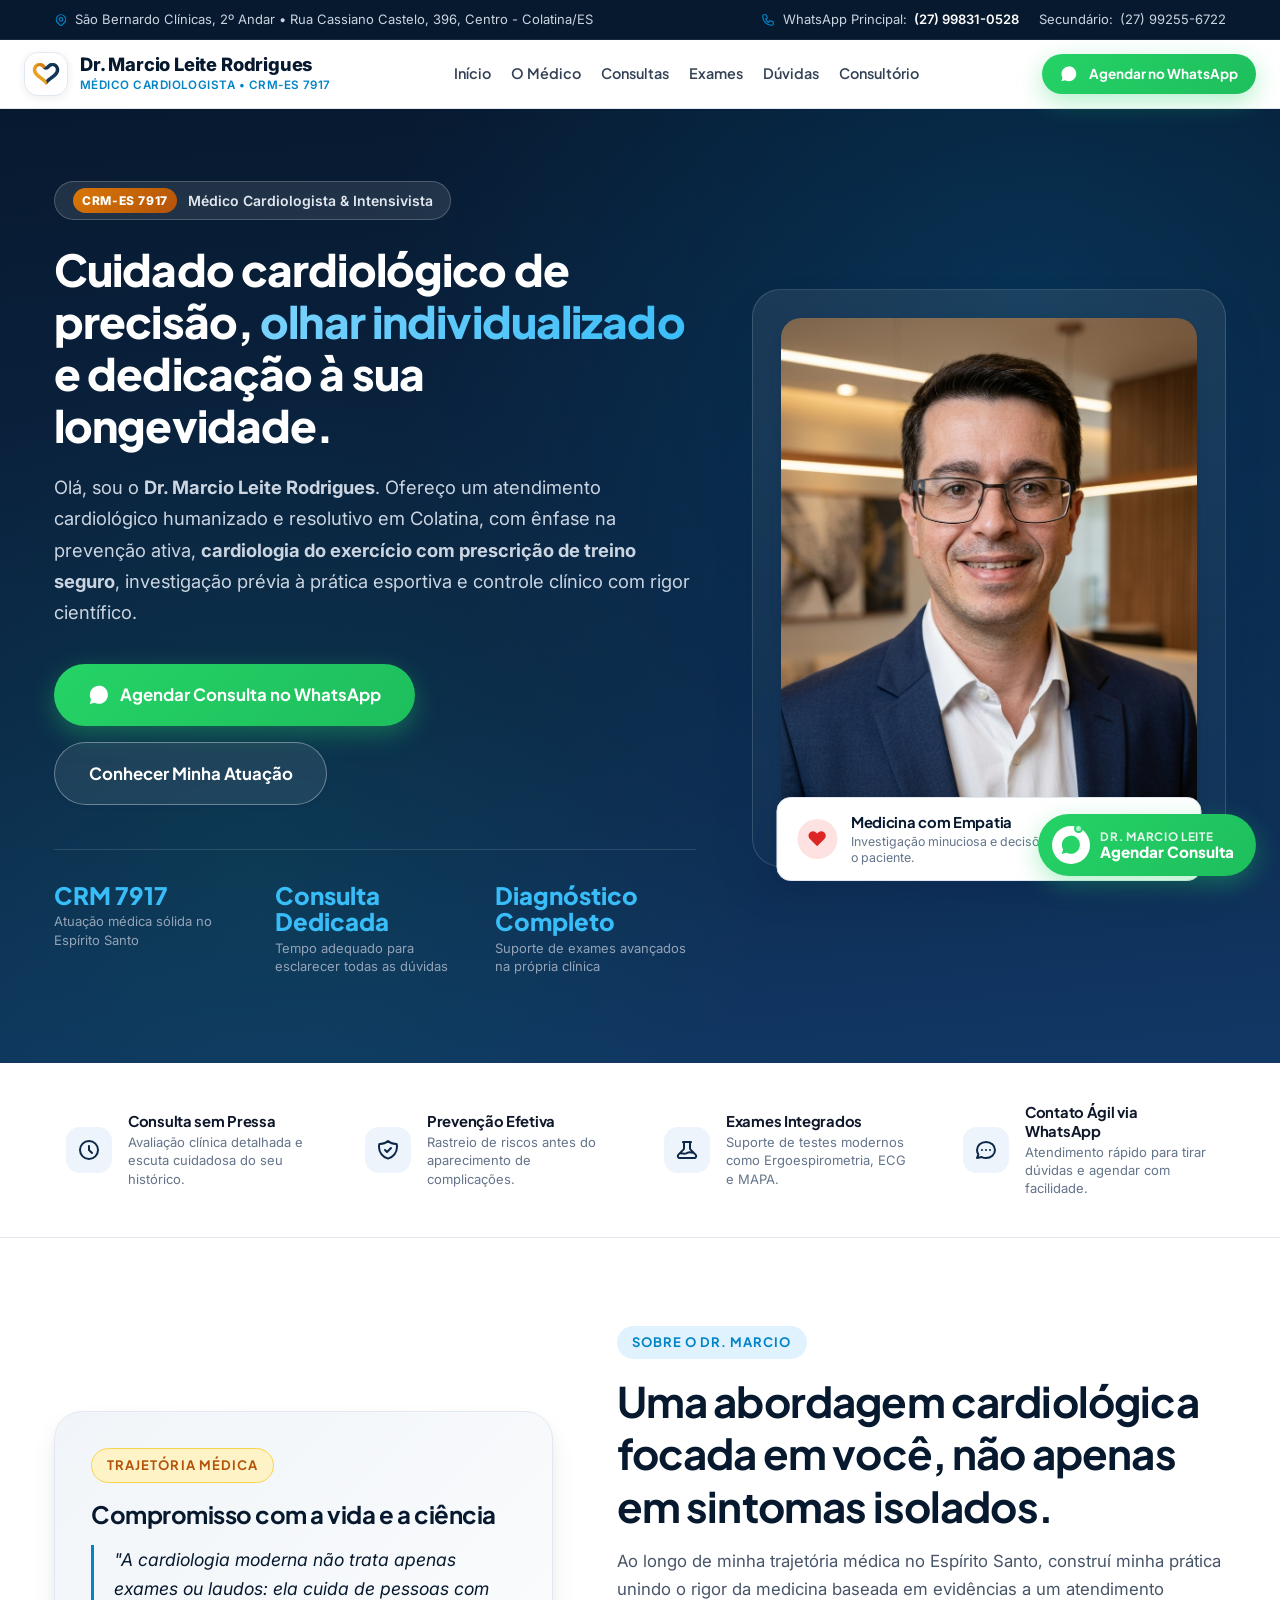
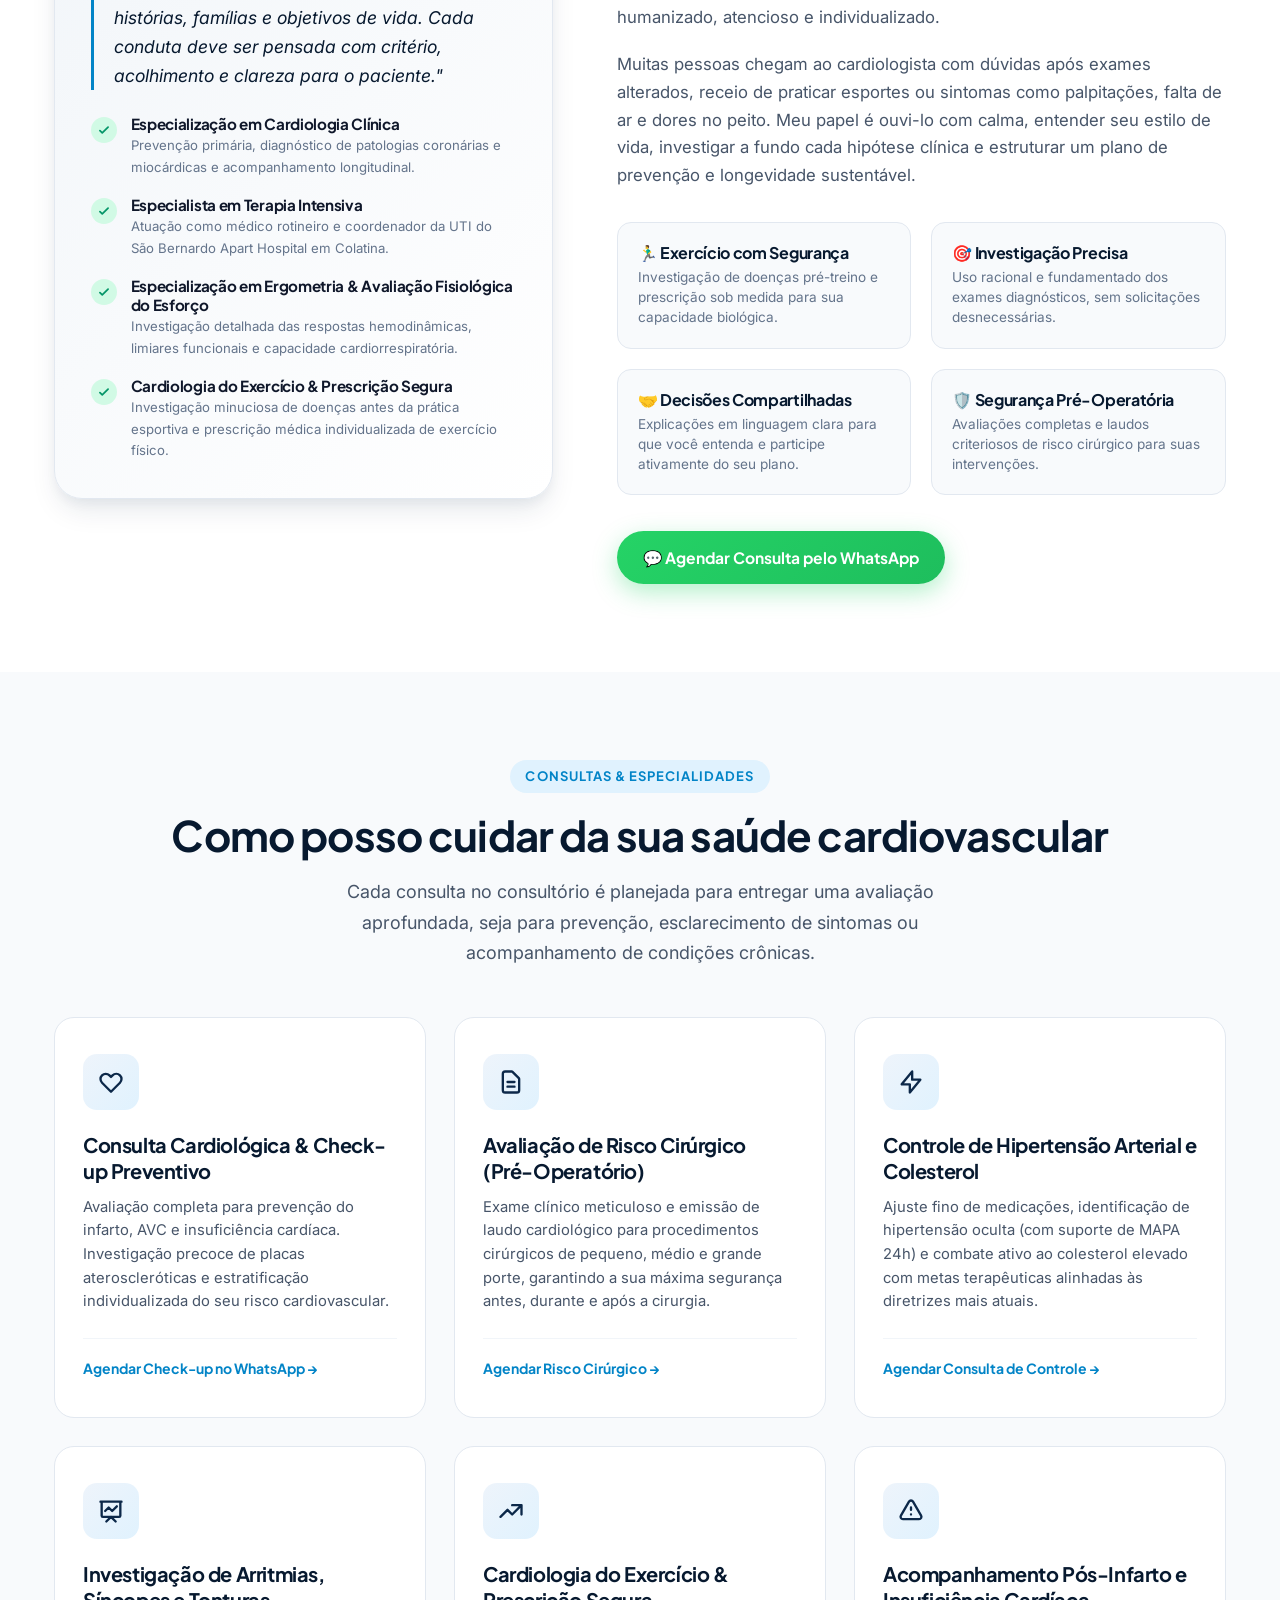
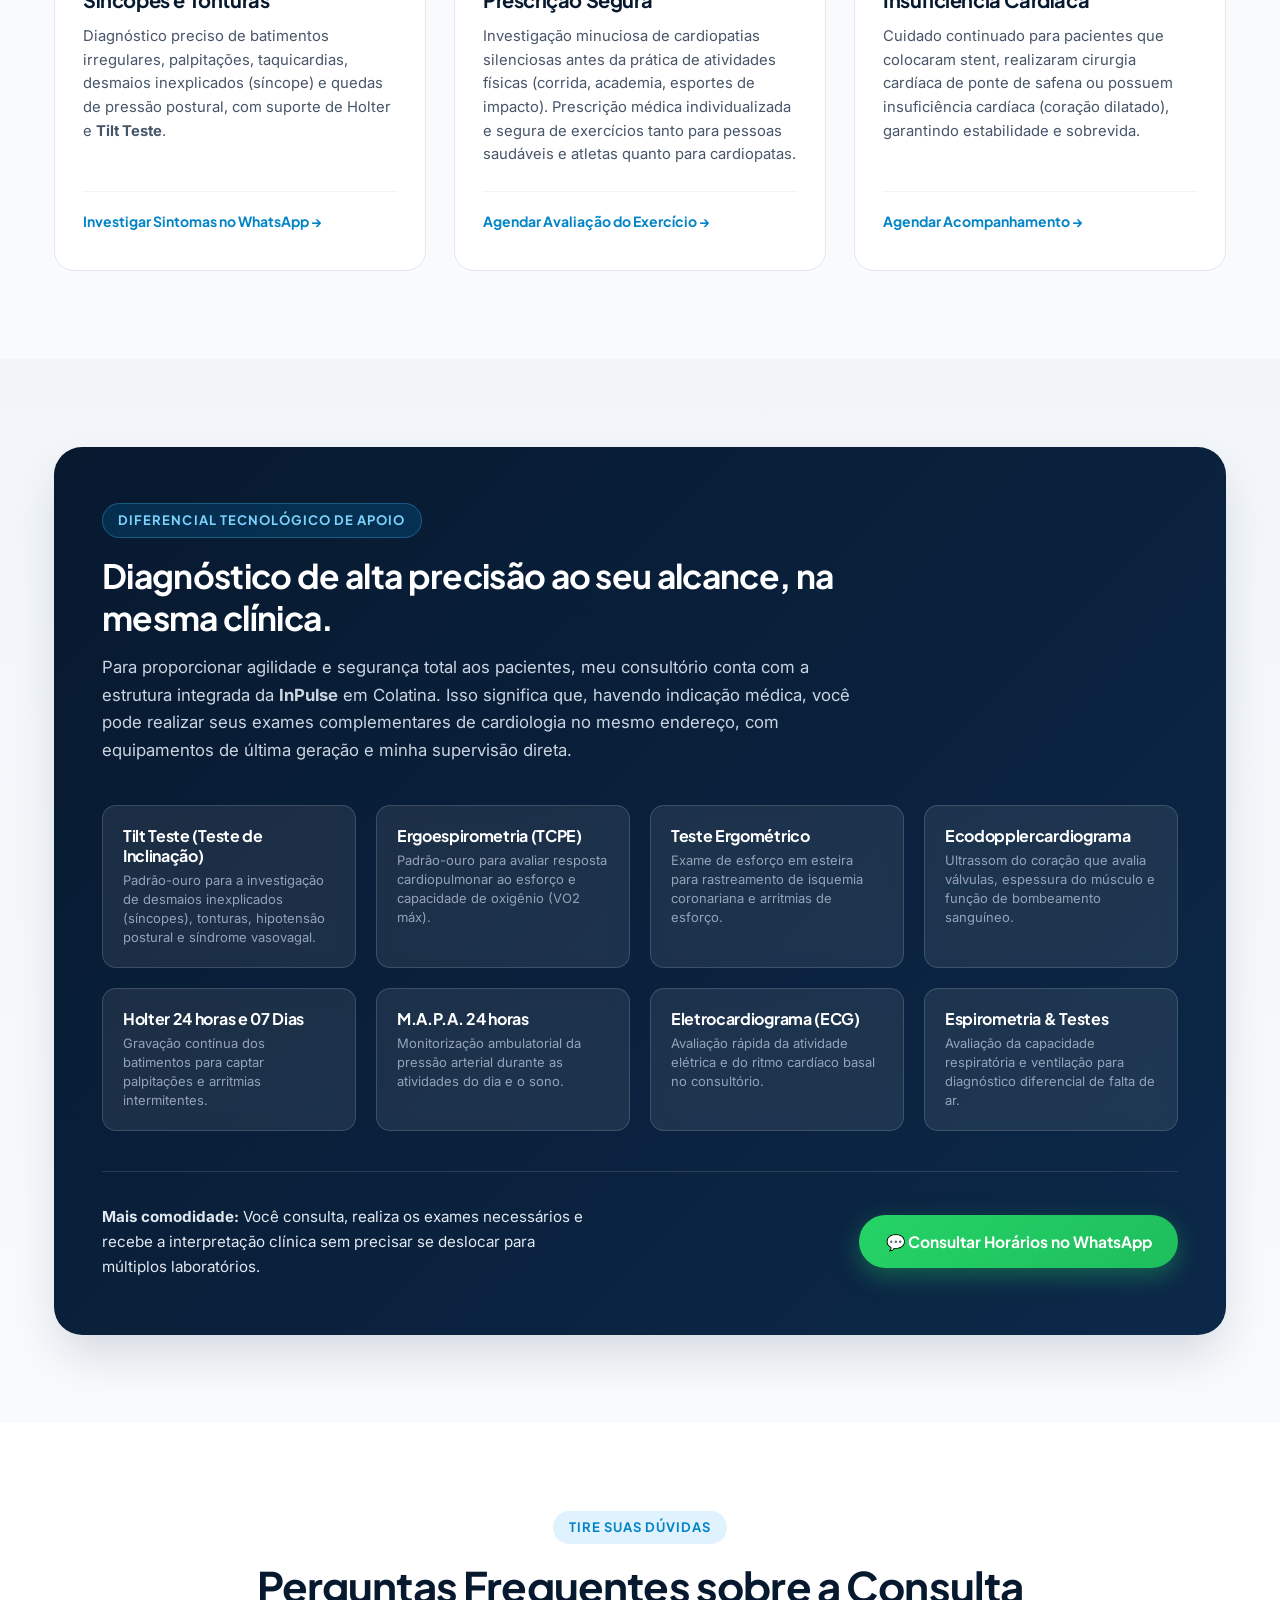
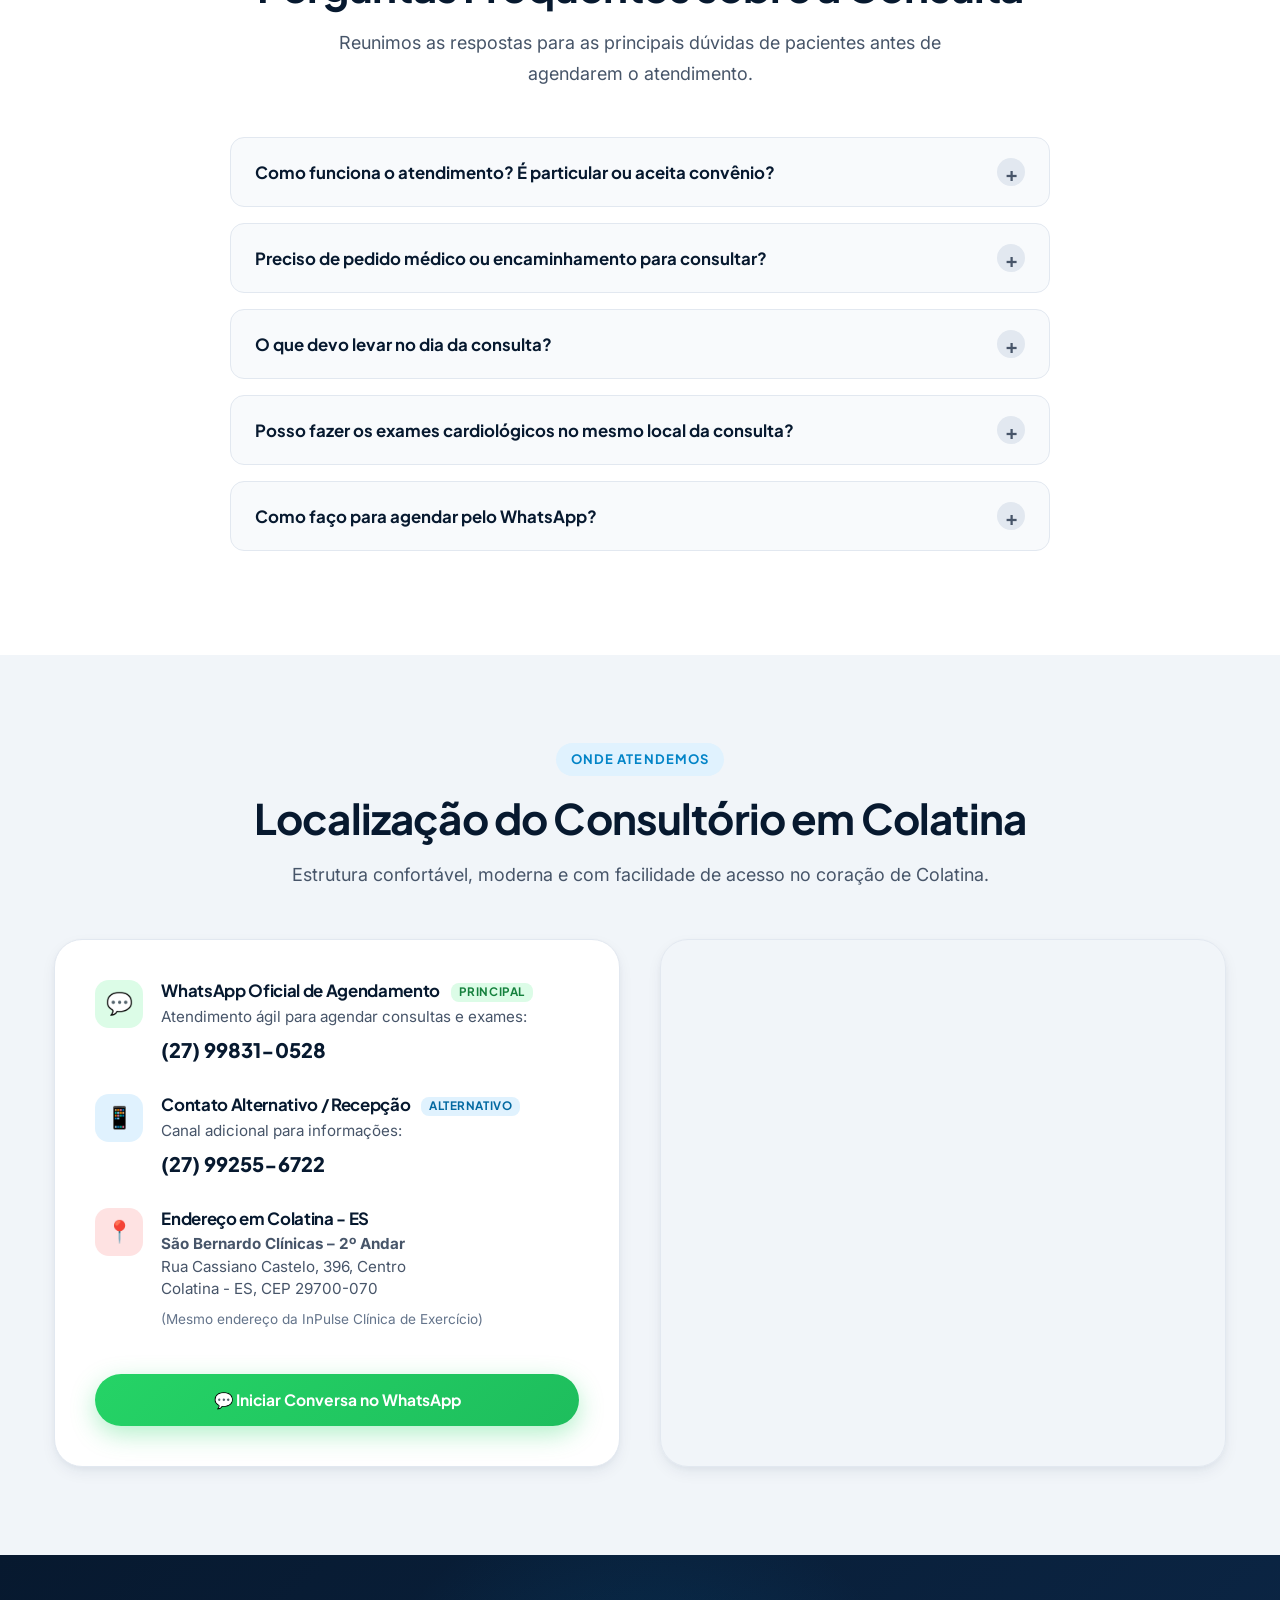
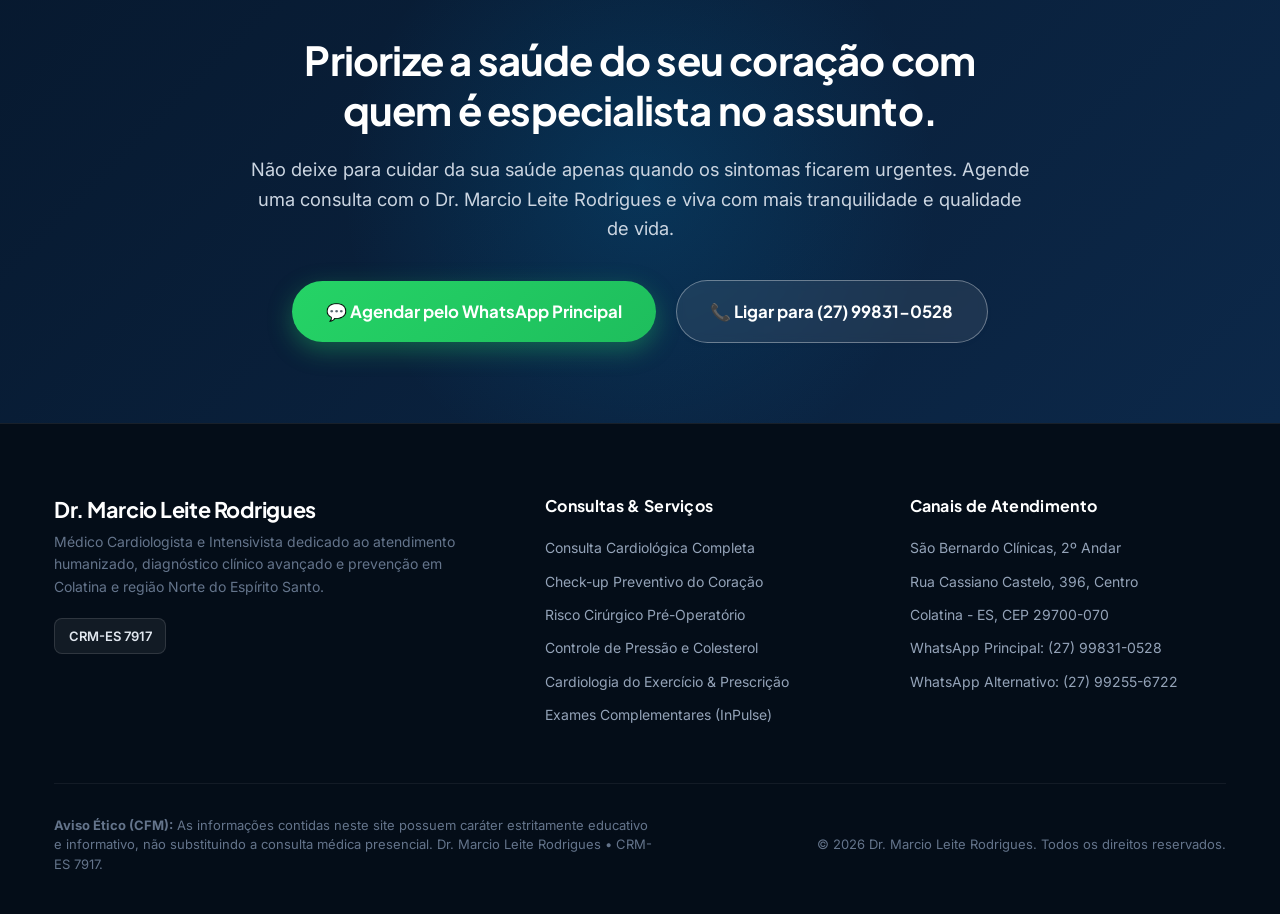
==== commit 579becf6: "feat: adicionar Tilt Teste em exames, consultas, SEO e FAQ" ====
--- a/index.html
+++ b/index.html
@@ -8,8 +8,8 @@
        SEO Primário & Otimização de Busca para o Nome (Google Search)
        ========================================================================== -->
   <title>Dr. Marcio Leite Rodrigues | Médico Cardiologista em Colatina - ES (CRM-ES 7917)</title>
-  <meta name="description" content="Consultório particular do Dr. Marcio Leite Rodrigues, médico cardiologista em Colatina - ES (CRM-ES 7917). Atendimento cardiológico humanizado, check-up preventivo, risco cirúrgico e suporte diagnóstico avançado. Agende sua consulta no WhatsApp.">
-  <meta name="keywords" content="Dr Marcio Leite Rodrigues, Dr Marcio Leite, Dr Marcio Rodrigues cardiologista, cardiologista Colatina, cardiologia Colatina ES, consulta cardiologista Colatina, médico do coração Colatina, check up coração Colatina, risco cirúrgico Colatina, CRM ES 7917">
+  <meta name="description" content="Consultório particular do Dr. Marcio Leite Rodrigues, médico cardiologista em Colatina - ES (CRM-ES 7917). Atendimento cardiológico humanizado, check-up preventivo, tilt teste, risco cirúrgico e exames. Agende sua consulta no WhatsApp.">
+  <meta name="keywords" content="Dr Marcio Leite Rodrigues, Dr Marcio Leite, cardiologista Colatina, tilt teste colatina, tilt test colatina, exame de inclinacao colatina, cardiologia Colatina ES, consulta cardiologista Colatina, médico do coração Colatina, check up coração Colatina, risco cirúrgico Colatina, CRM ES 7917">
   <meta name="author" content="Dr. Marcio Leite Rodrigues">
   <meta name="robots" content="index, follow, max-image-preview:large, max-snippet:-1, max-video-preview:-1">
   <link rel="canonical" href="https://drmarcioleite.com.br/">
@@ -75,8 +75,9 @@
       { "@type": "MedicalProcedure", "name": "Check-up Cardiológico Preventivo" },
       { "@type": "MedicalProcedure", "name": "Avaliação de Risco Cirúrgico Pré-Operatório" },
       { "@type": "MedicalProcedure", "name": "Manejo e Controle de Hipertensão Arterial" },
-      { "@type": "MedicalProcedure", "name": "Investigação de Arritmias e Palpitações" },
+      { "@type": "MedicalProcedure", "name": "Investigação de Arritmias, Síncope e Palpitações" },
       { "@type": "MedicalProcedure", "name": "Cardiologia do Exercício e Prescrição Segura" },
+      { "@type": "MedicalTest", "name": "Tilt Teste (Teste de Inclinação para Investigação de Síncope e Tontura)" },
       { "@type": "MedicalTest", "name": "Apoio Diagnóstico: Ergoespirometria, Teste Ergométrico, Holter e Ecocardiograma" }
     ],
     "contactPoint": [
@@ -466,13 +467,13 @@
             <div class="service-icon">
               <svg fill="none" viewBox="0 0 24 24" stroke-width="2"><path stroke-linecap="round" stroke-linejoin="round" d="M7 12l3-3 3 3 4-4M8 21l4-4 4 4M3 4h18M4 4h16v12a1 1 0 01-1 1H5a1 1 0 01-1-1V4z"/></svg>
             </div>
-            <h3 class="service-title">Investigação de Arritmias, Palpitações e Tonturas</h3>
+            <h3 class="service-title">Investigação de Arritmias, Síncopes e Tonturas</h3>
             <p class="service-description">
-              Diagnóstico preciso de batimentos cardíacos irregulares, "sensação de falha no peito", taquicardias e quedas de pressão ou desmaios (síncope), com monitorização estendida via Holter.
+              Diagnóstico preciso de batimentos irregulares, palpitações, taquicardias, desmaios inexplicados (síncope) e quedas de pressão postural, com suporte de Holter e <strong>Tilt Teste</strong>.
             </p>
             <div class="service-card-footer">
-              <a href="https://wa.me/5527998310528?text=Ol%C3%A1!%20Sinto%20palpita%C3%A7%C3%B5es%20e%20gostaria%20de%20uma%20avalia%C3%A7%C3%A3o%20com%20o%20Dr.%20Marcio." target="_blank" rel="noopener noreferrer" class="link-wa-consult">
-                Investigar Arritmias no WhatsApp →
+              <a href="https://wa.me/5527998310528?text=Ol%C3%A1!%20Gostaria%20de%20agendar%20uma%20avalia%C3%A7%C3%A3o%20para%20investigar%20tonturas%2C%20desmaios%20ou%20palpita%C3%A7%C3%B5es%20com%20o%20Dr.%20Marcio." target="_blank" rel="noopener noreferrer" class="link-wa-consult">
+                Investigar Sintomas no WhatsApp →
               </a>
             </div>
           </article>
@@ -533,8 +534,18 @@
           <div class="exam-pills-grid">
             
             <div class="exam-pill-card">
+              <h4 class="exam-pill-name">Tilt Teste (Teste de Inclinação)</h4>
+              <p class="exam-pill-desc">Padrão-ouro para a investigação de desmaios inexplicados (síncopes), tonturas, hipotensão postural e síndrome vasovagal.</p>
+            </div>
+
+            <div class="exam-pill-card">
               <h4 class="exam-pill-name">Ergoespirometria (TCPE)</h4>
               <p class="exam-pill-desc">Padrão-ouro para avaliar resposta cardiopulmonar ao esforço e capacidade de oxigênio (VO2 máx).</p>
+            </div>
+
+            <div class="exam-pill-card">
+              <h4 class="exam-pill-name">Teste Ergométrico</h4>
+              <p class="exam-pill-desc">Exame de esforço em esteira para rastreamento de isquemia coronariana e arritmias de esforço.</p>
             </div>
 
             <div class="exam-pill-card">
@@ -543,11 +554,6 @@
             </div>
 
             <div class="exam-pill-card">
-              <h4 class="exam-pill-name">Teste Ergométrico</h4>
-              <p class="exam-pill-desc">Exame de esforço em esteira para rastreamento de isquemia coronariana e arritmias de esforço.</p>
-            </div>
-
-            <div class="exam-pill-card">
               <h4 class="exam-pill-name">Holter 24 horas e 07 Dias</h4>
               <p class="exam-pill-desc">Gravação contínua dos batimentos para captar palpitações e arritmias intermitentes.</p>
             </div>
@@ -555,6 +561,11 @@
             <div class="exam-pill-card">
               <h4 class="exam-pill-name">M.A.P.A. 24 horas</h4>
               <p class="exam-pill-desc">Monitorização ambulatorial da pressão arterial durante as atividades do dia e o sono.</p>
+            </div>
+
+            <div class="exam-pill-card">
+              <h4 class="exam-pill-name">Eletrocardiograma (ECG)</h4>
+              <p class="exam-pill-desc">Avaliação rápida da atividade elétrica e do ritmo cardíaco basal no consultório.</p>
             </div>
 
             <div class="exam-pill-card">
@@ -640,7 +651,7 @@
             </button>
             <div class="faq-answer">
               <p>
-                Sim! Em parceria com a InPulse no mesmo prédio (São Bernardo Clínicas, 2º Andar), a clínica disponibiliza Ecodopplercardiograma, Ergoespirometria, Teste Ergométrico, Holter de 24h e 7 dias, MAPA e Espirometria. Isso torna o seu diagnóstico muito mais rápido e prático.
+                Sim! Em parceria com a InPulse no mesmo prédio (São Bernardo Clínicas, 2º Andar), a clínica disponibiliza <strong>Tilt Teste (teste de inclinação)</strong>, Ecodopplercardiograma, Ergoespirometria, Teste Ergométrico, Holter de 24h e 7 dias, MAPA e Espirometria. Isso torna o seu diagnóstico muito mais rápido e prático.
               </p>
             </div>
           </div>
--- a/css/style.css
+++ b/css/style.css
@@ -1209,12 +1209,12 @@
 
 .exam-pills-grid {
   display: grid;
-  grid-template-columns: repeat(3, 1fr);
+  grid-template-columns: repeat(4, 1fr);
   gap: 1.25rem;
   margin-bottom: 2.5rem;
 }
 
-@media (max-width: 991px) {
+@media (max-width: 1024px) {
   .exam-pills-grid {
     grid-template-columns: repeat(2, 1fr);
   }
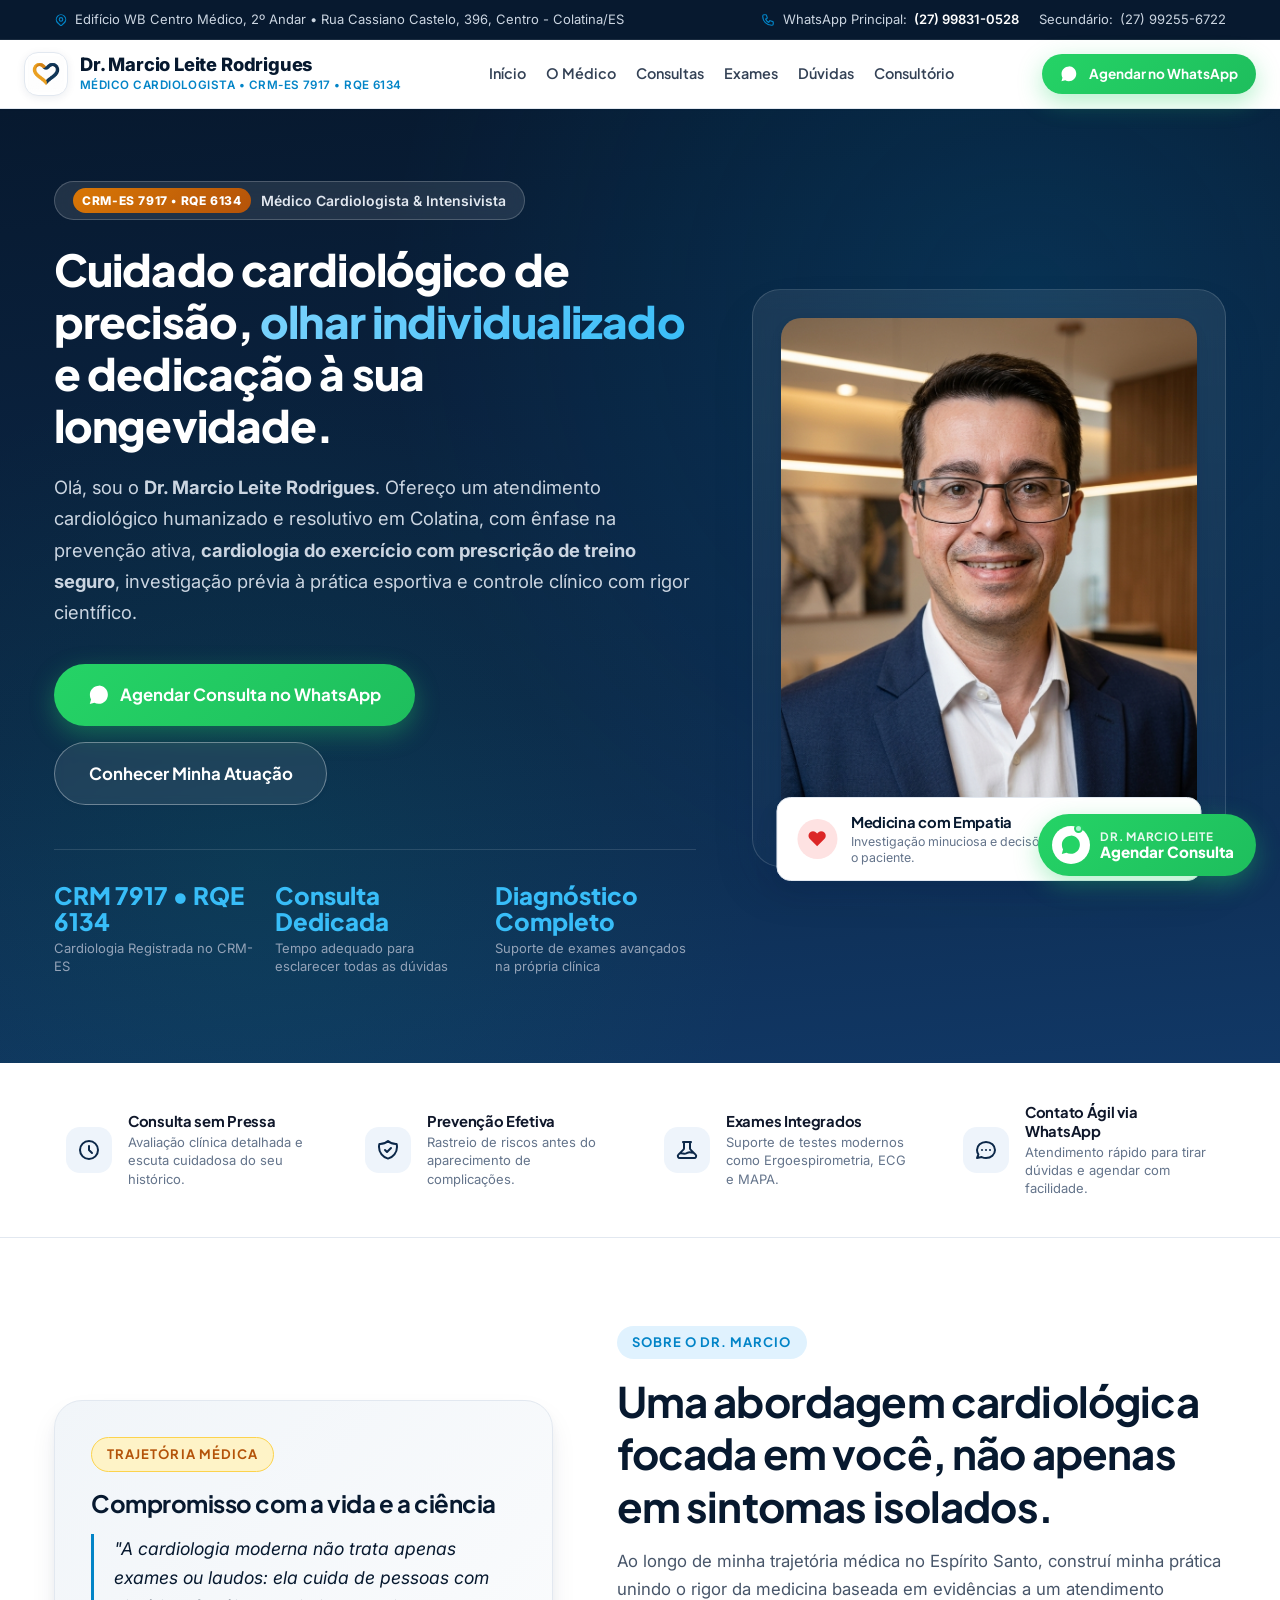
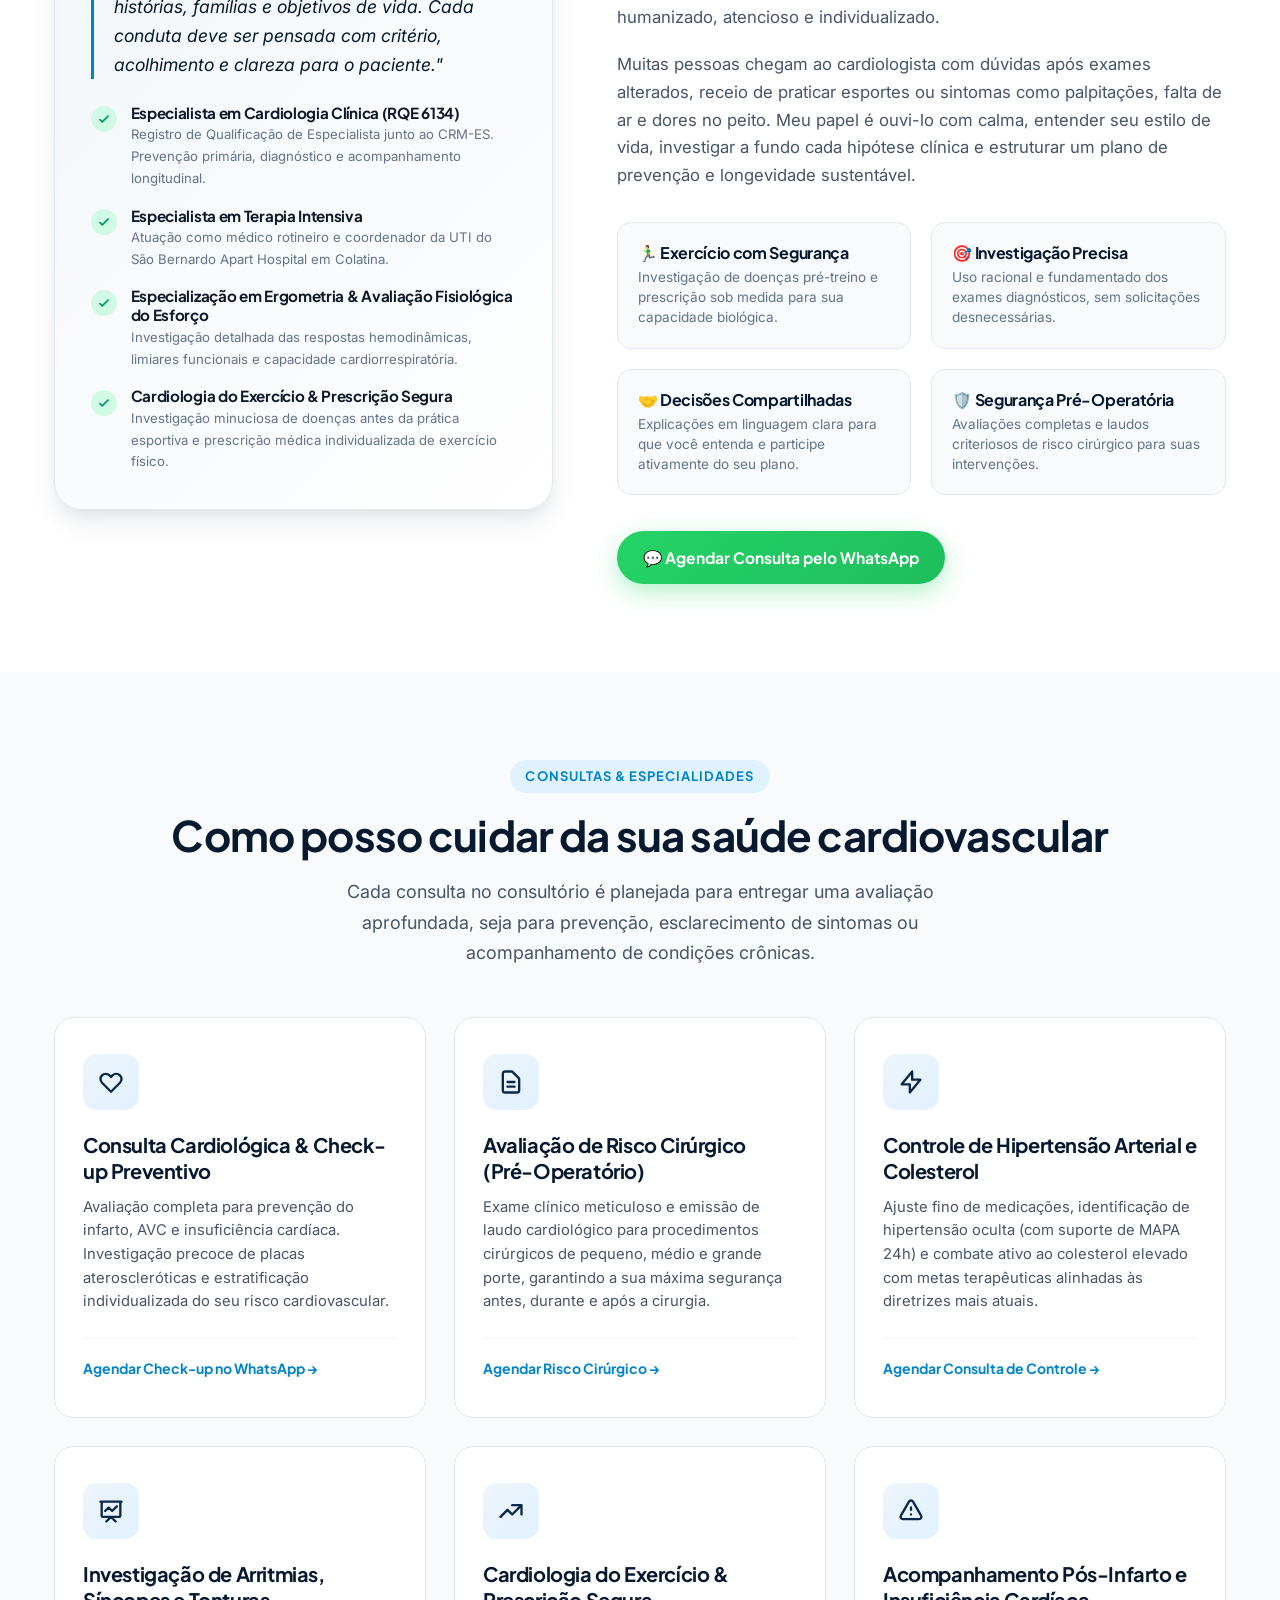
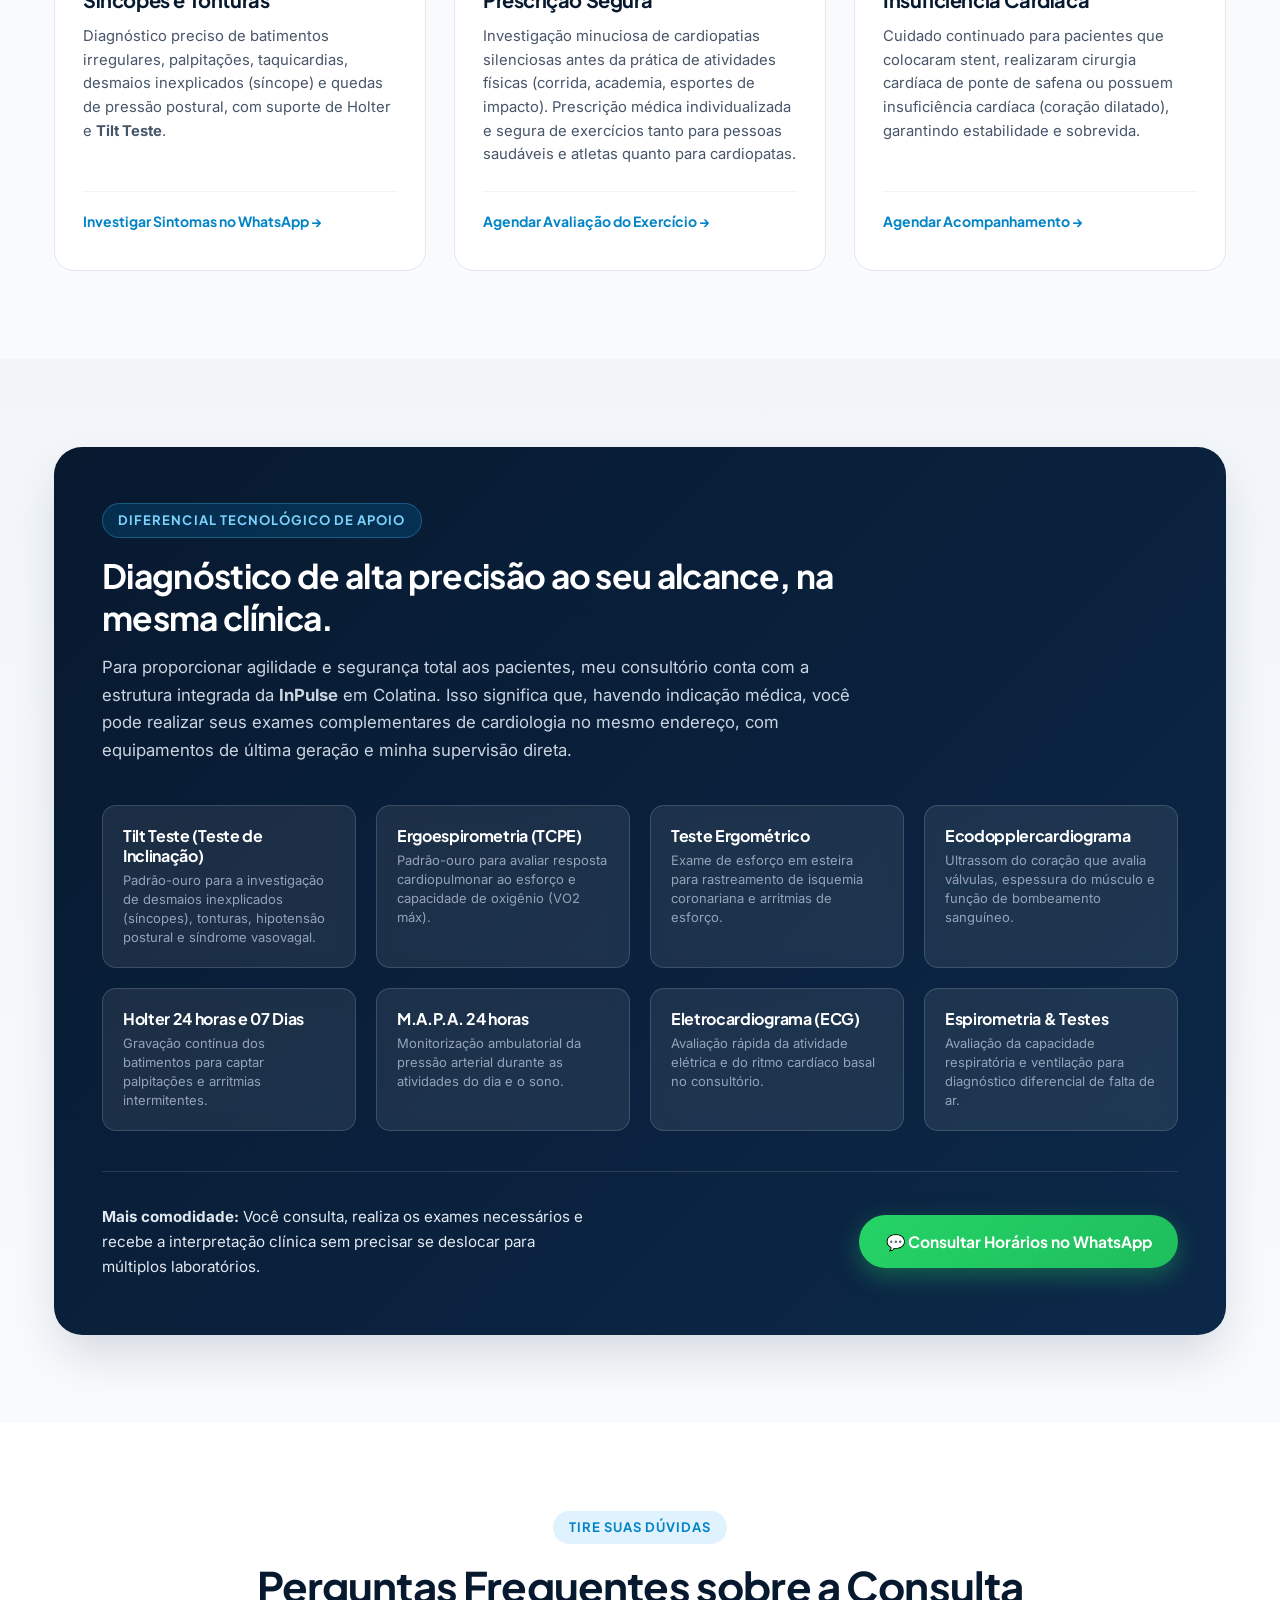
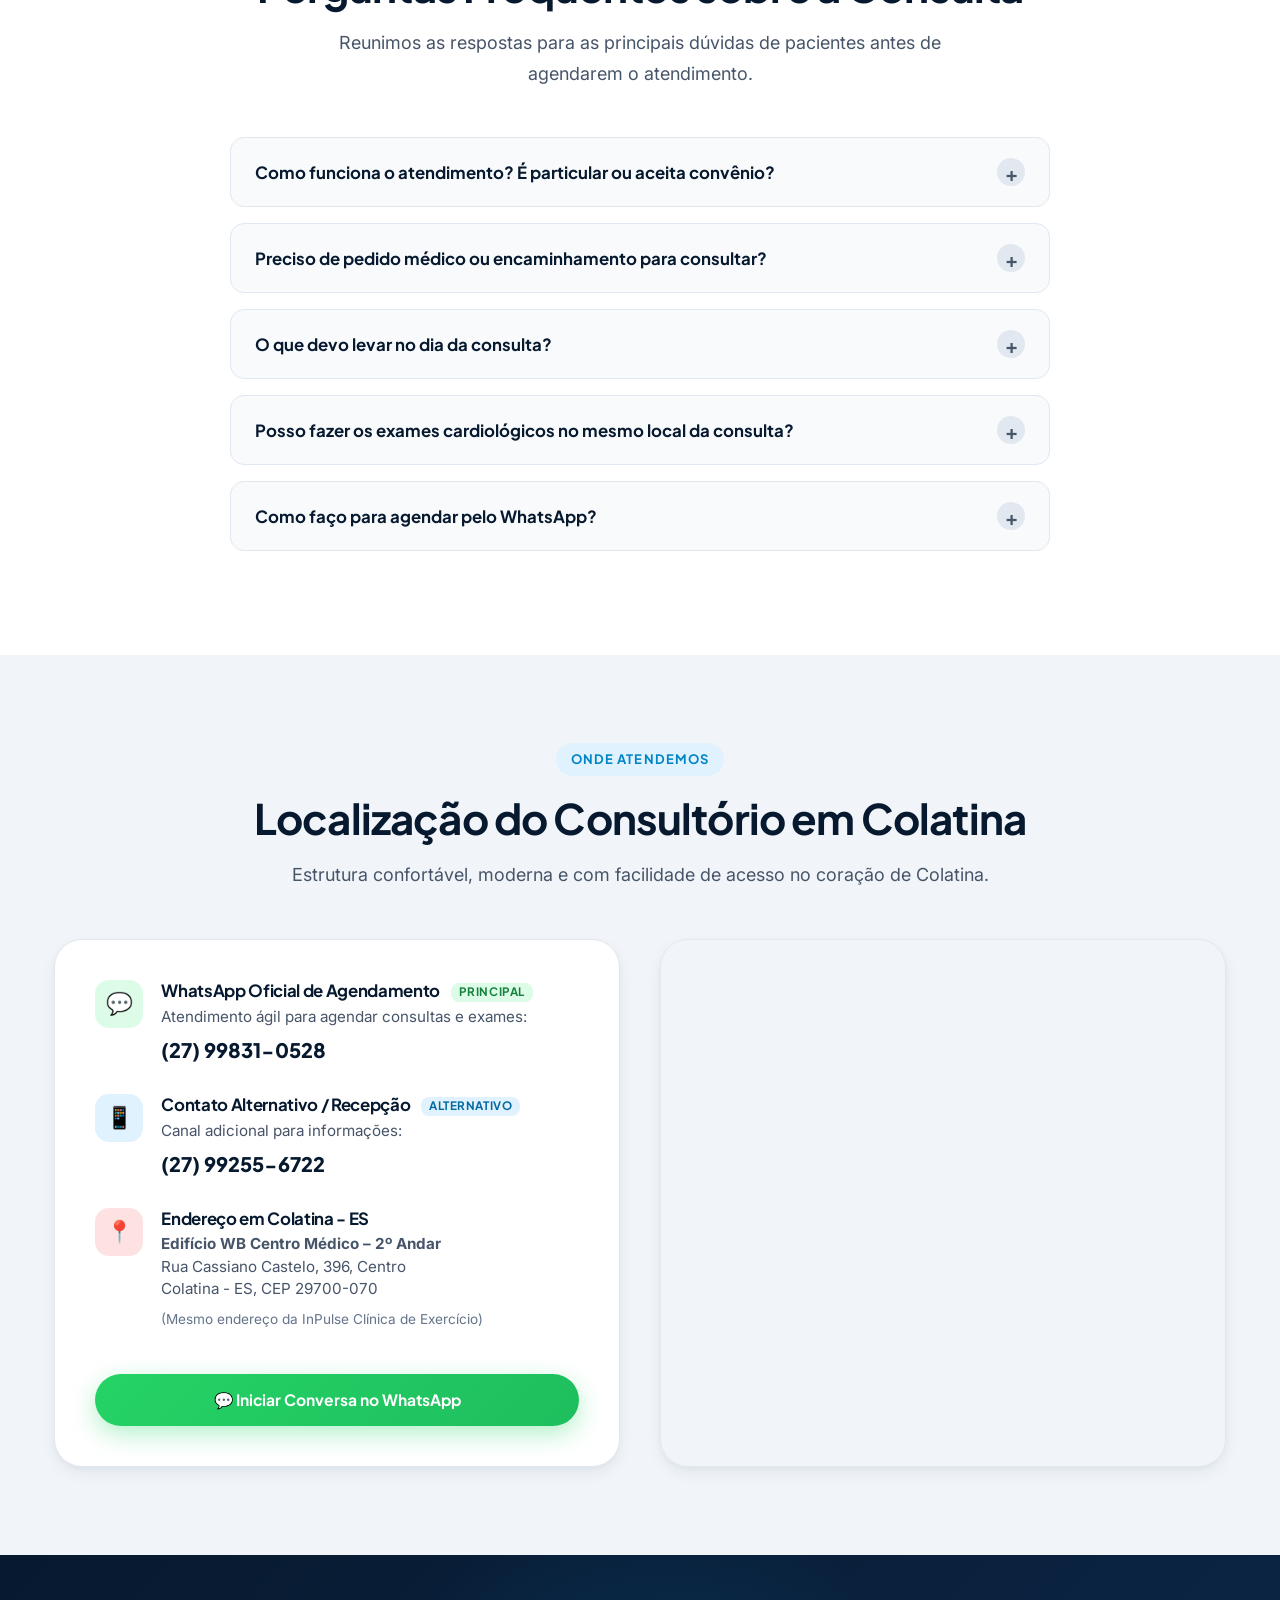
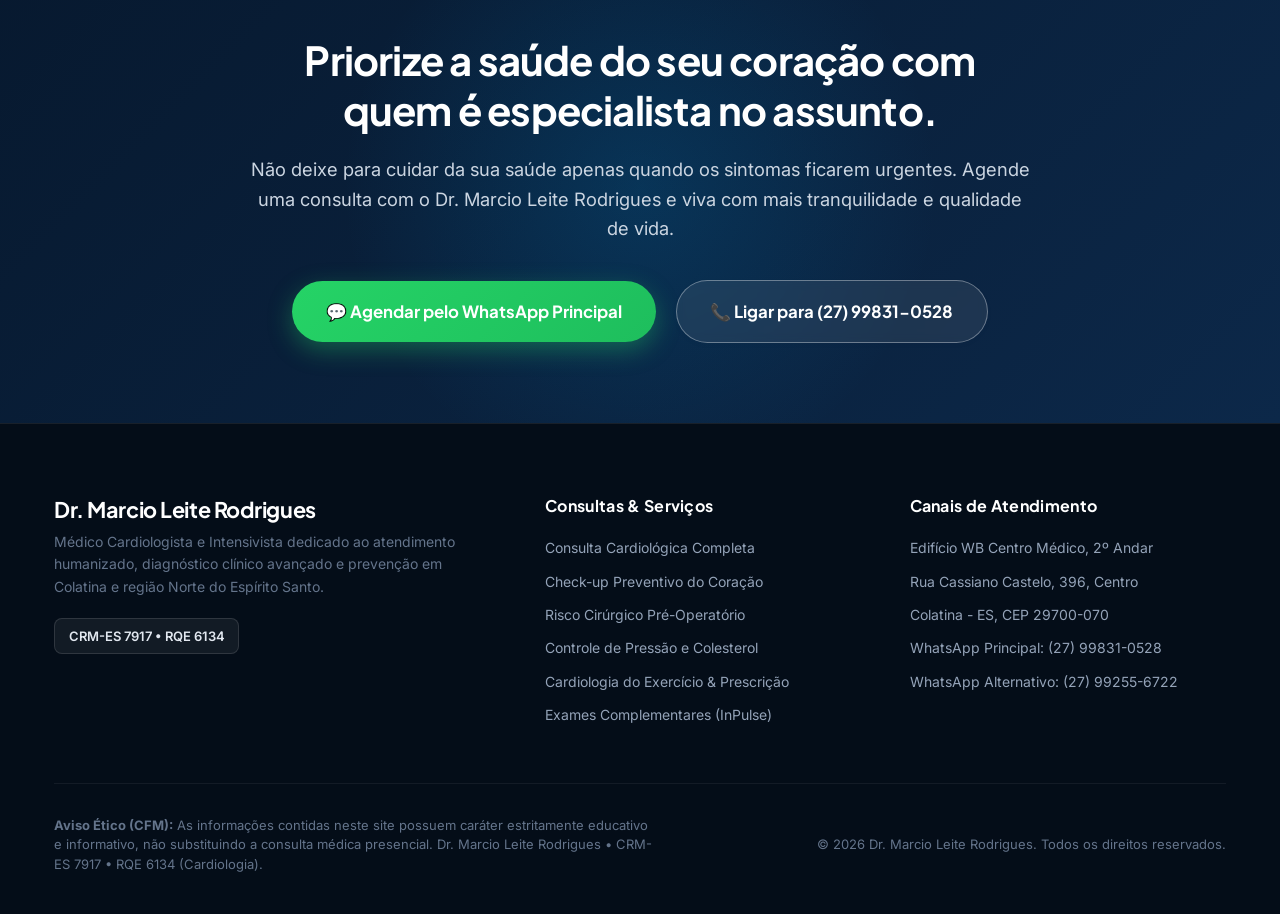
==== commit c1f6a0cf: "feat: incluir RQE 6134 em conformidade com o CFM em todo o site" ====
--- a/index.html
+++ b/index.html
@@ -7,9 +7,9 @@
   <!-- ==========================================================================
        SEO Primário & Otimização de Busca para o Nome (Google Search)
        ========================================================================== -->
-  <title>Dr. Marcio Leite Rodrigues | Médico Cardiologista em Colatina - ES (CRM-ES 7917)</title>
-  <meta name="description" content="Consultório particular do Dr. Marcio Leite Rodrigues, médico cardiologista em Colatina - ES (CRM-ES 7917). Atendimento cardiológico humanizado, check-up preventivo, tilt teste, risco cirúrgico e exames. Agende sua consulta no WhatsApp.">
-  <meta name="keywords" content="Dr Marcio Leite Rodrigues, Dr Marcio Leite, cardiologista Colatina, tilt teste colatina, tilt test colatina, exame de inclinacao colatina, cardiologia Colatina ES, consulta cardiologista Colatina, médico do coração Colatina, check up coração Colatina, risco cirúrgico Colatina, CRM ES 7917">
+  <title>Dr. Marcio Leite Rodrigues | Médico Cardiologista em Colatina - ES (CRM-ES 7917 | RQE 6134)</title>
+  <meta name="description" content="Consultório particular do Dr. Marcio Leite Rodrigues, médico cardiologista em Colatina - ES (CRM-ES 7917 | RQE 6134). Atendimento cardiológico humanizado, check-up preventivo, tilt teste, risco cirúrgico e exames. Agende sua consulta no WhatsApp.">
+  <meta name="keywords" content="Dr Marcio Leite Rodrigues, Dr Marcio Leite, cardiologista Colatina, RQE 6134, tilt teste colatina, tilt test colatina, exame de inclinacao colatina, cardiologia Colatina ES, consulta cardiologista Colatina, médico do coração Colatina, check up coração Colatina, risco cirúrgico Colatina, CRM ES 7917">
   <meta name="author" content="Dr. Marcio Leite Rodrigues">
   <meta name="robots" content="index, follow, max-image-preview:large, max-snippet:-1, max-video-preview:-1">
   <link rel="canonical" href="https://drmarcioleite.com.br/">
@@ -18,7 +18,7 @@
   <meta property="og:locale" content="pt_BR">
   <meta property="og:type" content="profile">
   <meta property="og:title" content="Dr. Marcio Leite Rodrigues | Médico Cardiologista em Colatina - ES">
-  <meta property="og:description" content="Cuidado individualizado para a saúde do seu coração. Consulta cardiológica humanizada, prevenção e acompanhamento clínico com o Dr. Marcio Leite Rodrigues (CRM-ES 7917).">
+  <meta property="og:description" content="Cuidado individualizado para a saúde do seu coração. Consulta cardiológica humanizada, prevenção e acompanhamento clínico com o Dr. Marcio Leite Rodrigues (CRM-ES 7917 | RQE 6134).">
   <meta property="og:url" content="https://drmarcioleite.com.br/">
   <meta property="og:site_name" content="Dr. Marcio Leite Rodrigues - Cardiologia">
 
@@ -51,11 +51,11 @@
       "SportsMedicine",
       "CriticalCare"
     ],
-    "description": "Médico Cardiologista e Intensivista em Colatina - ES (CRM-ES 7917). Especialista em saúde cardiovascular, prevenção, diagnóstico clínico e acompanhamento individualizado.",
+    "description": "Médico Cardiologista e Intensivista em Colatina - ES (CRM-ES 7917 | RQE 6134). Especialista em saúde cardiovascular, prevenção, diagnóstico clínico e acompanhamento individualizado.",
     "telephone": "+55-27-99831-0528",
     "address": {
       "@type": "PostalAddress",
-      "streetAddress": "Rua Cassiano Castelo, 396, 2º Andar, São Bernardo Clínicas",
+      "streetAddress": "Rua Cassiano Castelo, 396, 2º Andar, Edifício WB Centro Médico",
       "addressLocality": "Colatina",
       "addressRegion": "ES",
       "postalCode": "29700-070",
@@ -66,10 +66,16 @@
       "latitude": -19.5376,
       "longitude": -40.6306
     },
-    "hasCredential": {
-      "@type": "EducationalOccupationalCredential",
-      "credentialCategory": "CRM-ES 7917"
-    },
+    "hasCredential": [
+      {
+        "@type": "EducationalOccupationalCredential",
+        "credentialCategory": "CRM-ES 7917"
+      },
+      {
+        "@type": "EducationalOccupationalCredential",
+        "credentialCategory": "RQE 6134"
+      }
+    ],
     "availableService": [
       { "@type": "MedicalProcedure", "name": "Consulta Cardiológica Completa" },
       { "@type": "MedicalProcedure", "name": "Check-up Cardiológico Preventivo" },
@@ -109,7 +115,7 @@
       <div class="top-bar-left">
         <span class="top-item">
           <svg fill="none" viewBox="0 0 24 24" stroke-width="2"><path stroke-linecap="round" stroke-linejoin="round" d="M17.657 16.657L13.414 20.9a1.998 1.998 0 01-2.827 0l-4.244-4.243a8 8 0 1111.314 0z"/><path stroke-linecap="round" stroke-linejoin="round" d="M15 11a3 3 0 11-6 0 3 3 0 016 0z"/></svg>
-          São Bernardo Clínicas, 2º Andar • Rua Cassiano Castelo, 396, Centro - Colatina/ES
+          Edifício WB Centro Médico, 2º Andar • Rua Cassiano Castelo, 396, Centro - Colatina/ES
         </span>
       </div>
       <div class="top-bar-right">
@@ -134,7 +140,7 @@
         </div>
         <div class="brand-text">
           <span class="brand-name">Dr. Marcio Leite Rodrigues</span>
-          <span class="brand-title">Médico Cardiologista • CRM-ES 7917</span>
+          <span class="brand-title">Médico Cardiologista • CRM-ES 7917 • RQE 6134</span>
         </div>
       </a>
 
@@ -172,7 +178,7 @@
           <div class="hero-content">
             <!-- Selo de Autoridade Médica -->
             <div class="hero-badge-crm">
-              <span class="crm-pill">CRM-ES 7917</span>
+              <span class="crm-pill">CRM-ES 7917 • RQE 6134</span>
               <span class="crm-text">Médico Cardiologista & Intensivista</span>
             </div>
 
@@ -198,8 +204,8 @@
             <!-- Indicadores de Confiança -->
             <div class="hero-trust-row">
               <div class="trust-item">
-                <span class="trust-number">CRM 7917</span>
-                <span class="trust-label">Atuação médica sólida no Espírito Santo</span>
+                <span class="trust-number">CRM 7917 • RQE 6134</span>
+                <span class="trust-label">Cardiologia Registrada no CRM-ES</span>
               </div>
               <div class="trust-item">
                 <span class="trust-number">Consulta Dedicada</span>
@@ -318,8 +324,8 @@
                     <svg fill="none" viewBox="0 0 24 24" stroke-width="3"><path stroke-linecap="round" stroke-linejoin="round" d="M5 13l4 4L19 7"/></svg>
                   </div>
                   <div class="cred-text">
-                    <h5>Especialização em Cardiologia Clínica</h5>
-                    <p>Prevenção primária, diagnóstico de patologias coronárias e miocárdicas e acompanhamento longitudinal.</p>
+                    <h5>Especialista em Cardiologia Clínica (RQE 6134)</h5>
+                    <p>Registro de Qualificação de Especialista junto ao CRM-ES. Prevenção primária, diagnóstico e acompanhamento longitudinal.</p>
                   </div>
                 </div>
 
@@ -651,7 +657,7 @@
             </button>
             <div class="faq-answer">
               <p>
-                Sim! Em parceria com a InPulse no mesmo prédio (São Bernardo Clínicas, 2º Andar), a clínica disponibiliza <strong>Tilt Teste (teste de inclinação)</strong>, Ecodopplercardiograma, Ergoespirometria, Teste Ergométrico, Holter de 24h e 7 dias, MAPA e Espirometria. Isso torna o seu diagnóstico muito mais rápido e prático.
+                Sim! Em parceria com a InPulse no mesmo prédio (Edifício WB Centro Médico, 2º Andar), a clínica disponibiliza <strong>Tilt Teste (teste de inclinação)</strong>, Ecodopplercardiograma, Ergoespirometria, Teste Ergométrico, Holter de 24h e 7 dias, MAPA e Espirometria. Isso torna o seu diagnóstico muito mais rápido e prático.
               </p>
             </div>
           </div>
@@ -722,7 +728,7 @@
               <div class="contact-item-content">
                 <h4>Endereço em Colatina - ES</h4>
                 <p>
-                  <strong>São Bernardo Clínicas – 2º Andar</strong><br>
+                  <strong>Edifício WB Centro Médico – 2º Andar</strong><br>
                   Rua Cassiano Castelo, 396, Centro<br>
                   Colatina - ES, CEP 29700-070
                 </p>
@@ -790,7 +796,7 @@
           <p>
             Médico Cardiologista e Intensivista dedicado ao atendimento humanizado, diagnóstico clínico avançado e prevenção em Colatina e região Norte do Espírito Santo.
           </p>
-          <span class="footer-crm-badge">CRM-ES 7917</span>
+          <span class="footer-crm-badge">CRM-ES 7917 • RQE 6134</span>
         </div>
 
         <div>
@@ -808,7 +814,7 @@
         <div>
           <h4 class="footer-heading">Canais de Atendimento</h4>
           <ul class="footer-links">
-            <li><span>São Bernardo Clínicas, 2º Andar</span></li>
+            <li><span>Edifício WB Centro Médico, 2º Andar</span></li>
             <li><span>Rua Cassiano Castelo, 396, Centro</span></li>
             <li><span>Colatina - ES, CEP 29700-070</span></li>
             <li><a href="https://wa.me/5527998310528" target="_blank" rel="noopener noreferrer">WhatsApp Principal: (27) 99831-0528</a></li>
@@ -820,7 +826,7 @@
 
       <div class="footer-bottom">
         <div class="cfm-disclaimer">
-          <strong>Aviso Ético (CFM):</strong> As informações contidas neste site possuem caráter estritamente educativo e informativo, não substituindo a consulta médica presencial. Dr. Marcio Leite Rodrigues • CRM-ES 7917.
+          <strong>Aviso Ético (CFM):</strong> As informações contidas neste site possuem caráter estritamente educativo e informativo, não substituindo a consulta médica presencial. Dr. Marcio Leite Rodrigues • CRM-ES 7917 • RQE 6134 (Cardiologia).
         </div>
         <div>
           © <span id="current-year">2026</span> Dr. Marcio Leite Rodrigues. Todos os direitos reservados.
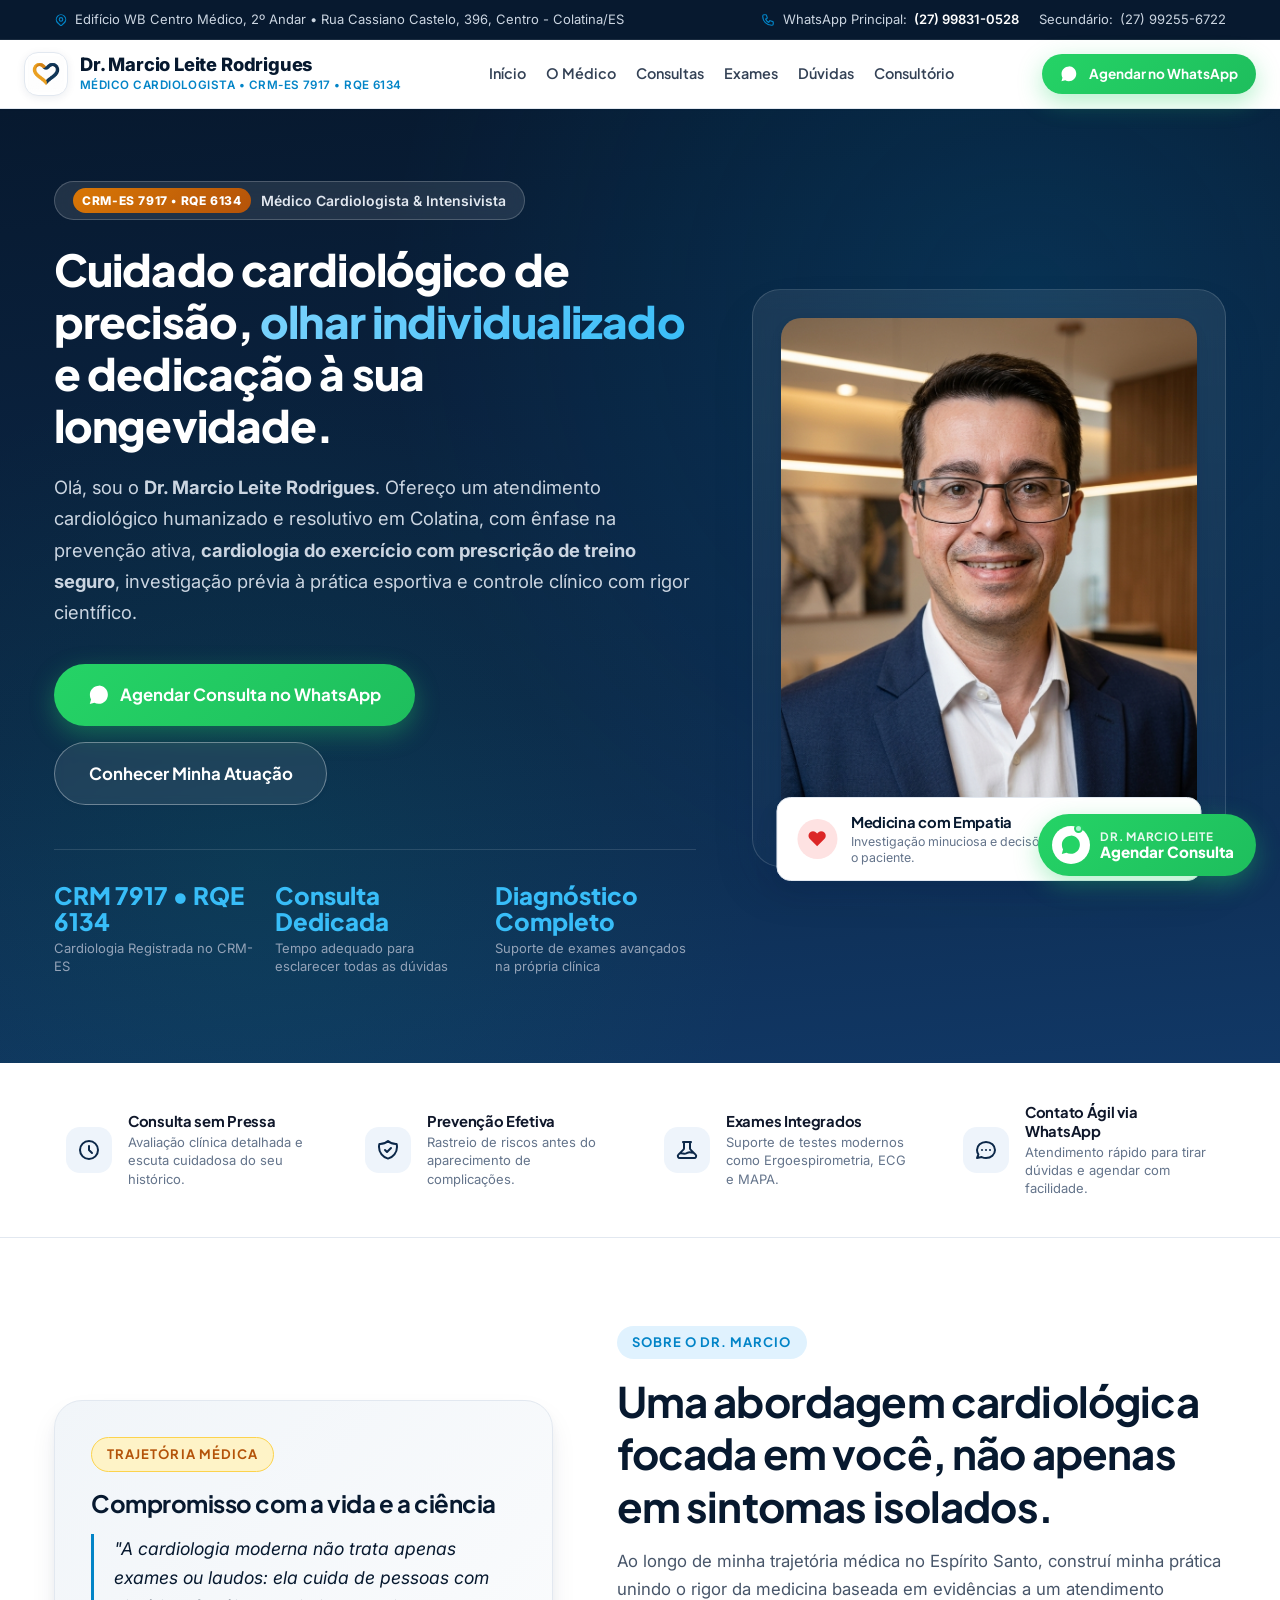
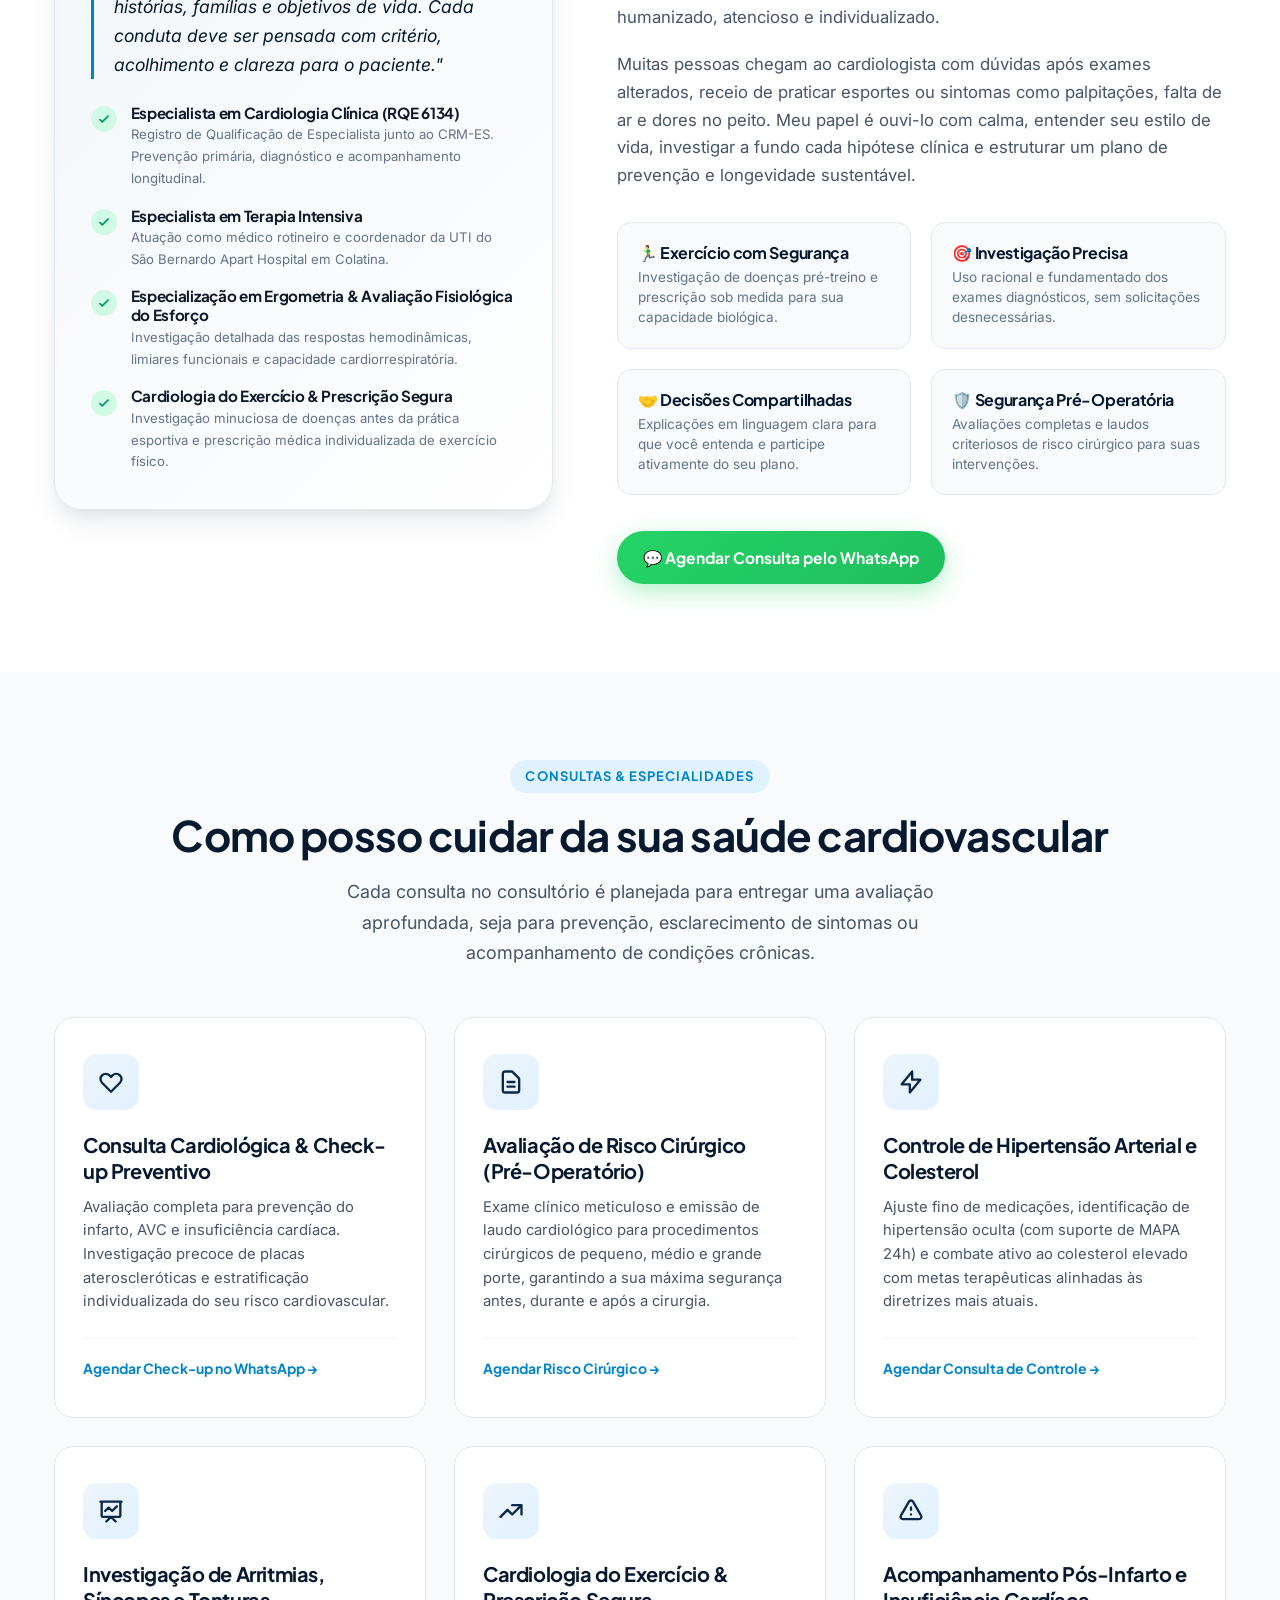
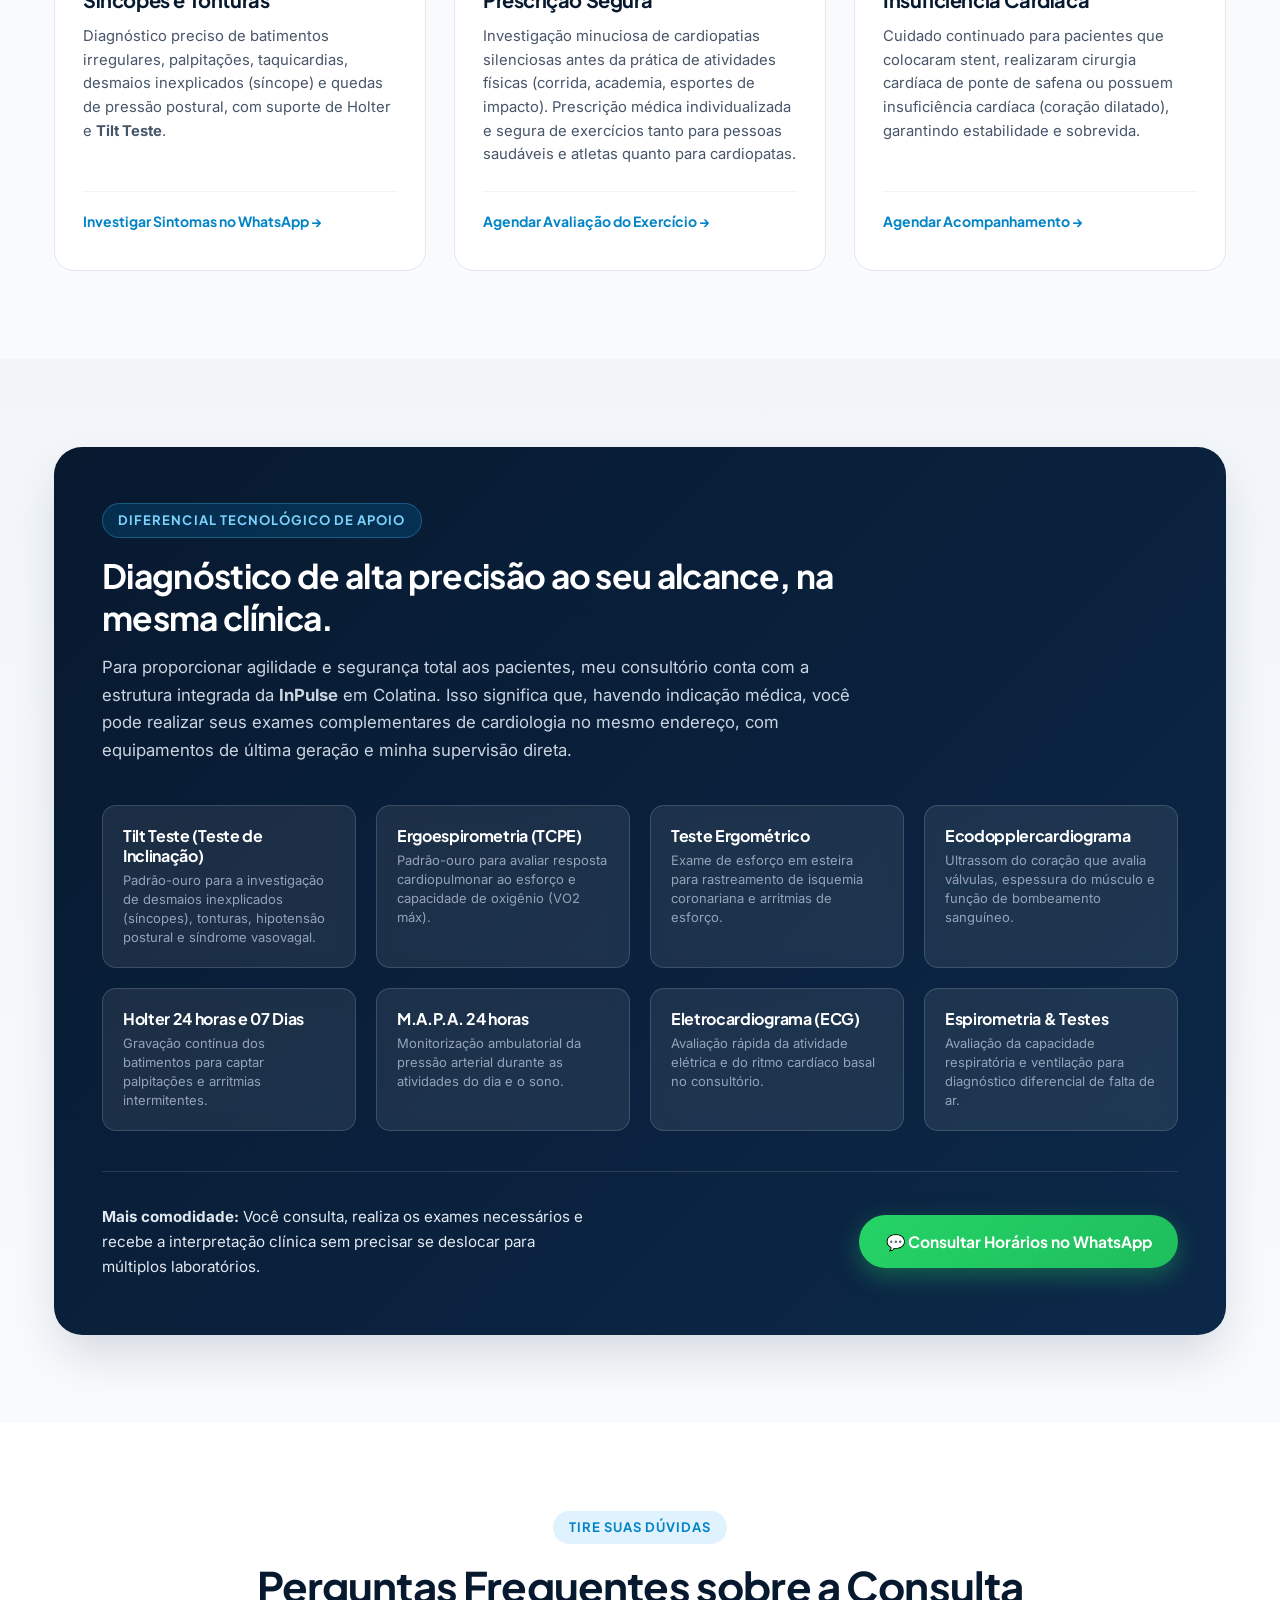
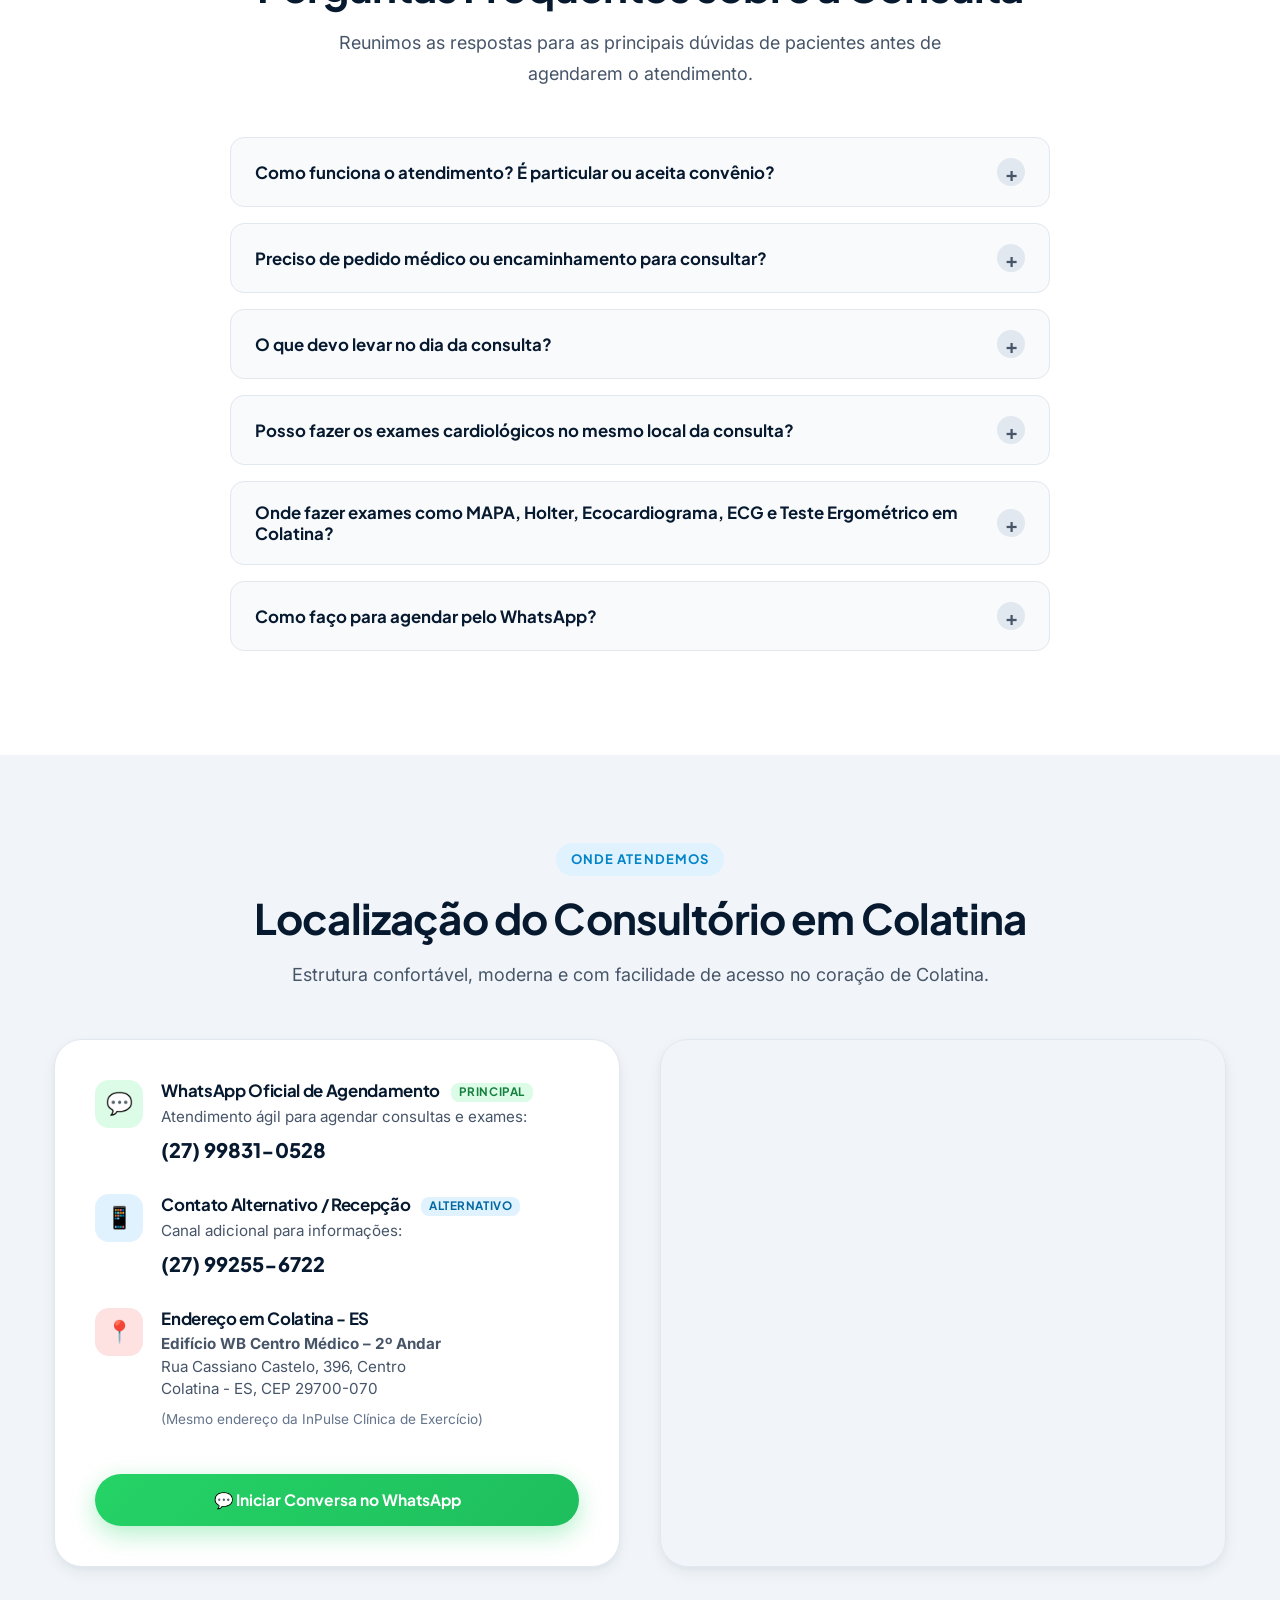
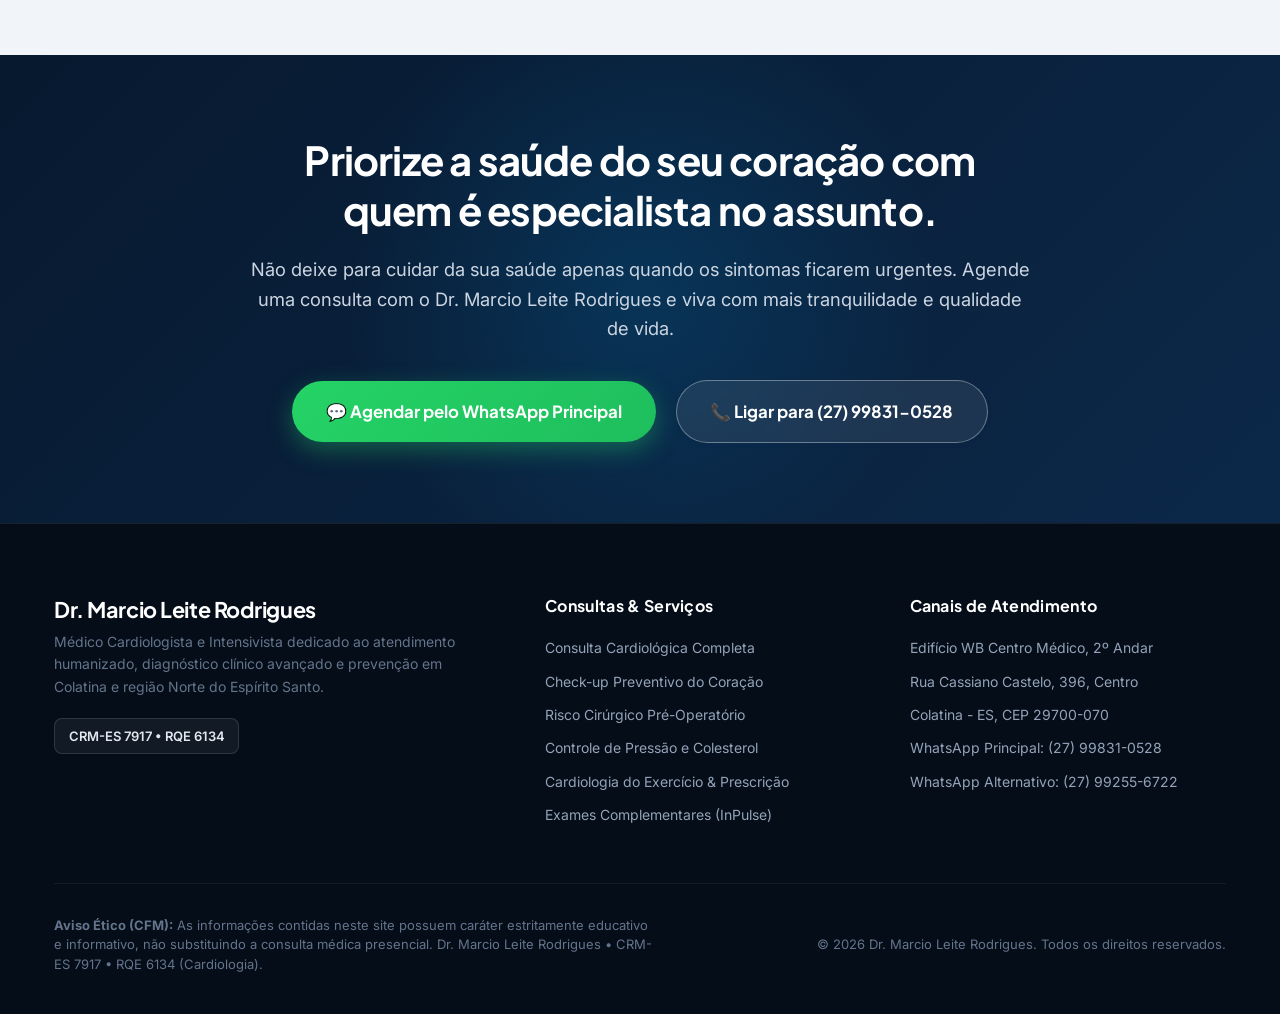
==== commit edc35035: "feat: adicionar referencias de onde fazer MAPA, Holter, Ecocardiograma, ECG, Teste Ergometrico em Co" ====
--- a/index.html
+++ b/index.html
@@ -4,12 +4,22 @@
   <meta charset="UTF-8">
   <meta name="viewport" content="width=device-width, initial-scale=1.0">
 
+  <!-- Google tag (gtag.js) - Google Ads -->
+  <script async src="https://www.googletagmanager.com/gtag/js?id=AW-663683174"></script>
+  <script>
+    window.dataLayer = window.dataLayer || [];
+    function gtag(){dataLayer.push(arguments);}
+    gtag('js', new Date());
+
+    gtag('config', 'AW-663683174');
+  </script>
+
   <!-- ==========================================================================
        SEO Primário & Otimização de Busca para o Nome (Google Search)
        ========================================================================== -->
   <title>Dr. Marcio Leite Rodrigues | Médico Cardiologista em Colatina - ES (CRM-ES 7917 | RQE 6134)</title>
-  <meta name="description" content="Consultório particular do Dr. Marcio Leite Rodrigues, médico cardiologista em Colatina - ES (CRM-ES 7917 | RQE 6134). Atendimento cardiológico humanizado, check-up preventivo, tilt teste, risco cirúrgico e exames. Agende sua consulta no WhatsApp.">
-  <meta name="keywords" content="Dr Marcio Leite Rodrigues, Dr Marcio Leite, cardiologista Colatina, RQE 6134, tilt teste colatina, tilt test colatina, exame de inclinacao colatina, cardiologia Colatina ES, consulta cardiologista Colatina, médico do coração Colatina, check up coração Colatina, risco cirúrgico Colatina, CRM ES 7917">
+  <meta name="description" content="Consultório particular do Dr. Marcio Leite Rodrigues, médico cardiologista em Colatina - ES (CRM-ES 7917 | RQE 6134). Atendimento cardiológico, check-up, tilt teste, ecocardiograma, teste ergométrico, MAPA, holter e ECG. Agende no WhatsApp.">
+  <meta name="keywords" content="Dr Marcio Leite Rodrigues, Dr Marcio Leite, cardiologista Colatina, RQE 6134, CRM ES 7917, onde fazer ecocardiograma colatina, ecodopplercardiograma colatina, onde fazer mapa colatina, onde fazer holter colatina, eletrocardiograma colatina, ecg colatina, teste ergometrico colatina, tilt teste colatina, ergoespirometria colatina, exame do coração colatina, cardiologia Colatina ES, consulta cardiologista Colatina">
   <meta name="author" content="Dr. Marcio Leite Rodrigues">
   <meta name="robots" content="index, follow, max-image-preview:large, max-snippet:-1, max-video-preview:-1">
   <link rel="canonical" href="https://drmarcioleite.com.br/">
@@ -39,19 +49,21 @@
   <link rel="stylesheet" href="css/style.css">
 
   <!-- ==========================================================================
-       Dados Estruturados Schema.org (Google Physician & MedicalBusiness)
+       Dados Estruturados Schema.org (Google Physician, GEO & IA Engine Optimization)
        ========================================================================== -->
   <script type="application/ld+json">
   {
     "@context": "https://schema.org",
     "@type": "Physician",
     "name": "Dr. Marcio Leite Rodrigues",
+    "url": "https://drmarcioleite.com.br",
+    "image": "https://drmarcioleite.com.br/images/dr-marcio.jpg",
     "medicalSpecialty": [
       "Cardiovascular",
       "SportsMedicine",
       "CriticalCare"
     ],
-    "description": "Médico Cardiologista e Intensivista em Colatina - ES (CRM-ES 7917 | RQE 6134). Especialista em saúde cardiovascular, prevenção, diagnóstico clínico e acompanhamento individualizado.",
+    "description": "Médico Cardiologista e Intensivista em Colatina - ES (CRM-ES 7917 | RQE 6134). Especialista em Cardiologia Clínica, Ergometria, Ergoespirometria, Teste de Inclinação (Tilt Test) e Reabilitação Cardíaca no Edifício WB Centro Médico e São Bernardo Apart Hospital.",
     "telephone": "+55-27-99831-0528",
     "address": {
       "@type": "PostalAddress",
@@ -66,6 +78,18 @@
       "latitude": -19.5376,
       "longitude": -40.6306
     },
+    "identifier": [
+      {
+        "@type": "PropertyValue",
+        "name": "CRM-ES",
+        "value": "7917"
+      },
+      {
+        "@type": "PropertyValue",
+        "name": "RQE Cardiologia",
+        "value": "6134"
+      }
+    ],
     "hasCredential": [
       {
         "@type": "EducationalOccupationalCredential",
@@ -75,6 +99,46 @@
         "@type": "EducationalOccupationalCredential",
         "credentialCategory": "RQE 6134"
       }
+    ],
+    "alumniOf": [
+      {
+        "@type": "CollegeOrUniversity",
+        "name": "Universidade Federal do Espírito Santo (UFES)"
+      },
+      {
+        "@type": "EducationalOrganization",
+        "name": "Faculdade de Medicina de São José do Rio Preto (FAMERP) / Hospital de Base"
+      }
+    ],
+    "memberOf": [
+      {
+        "@type": "Organization",
+        "name": "Sociedade Brasileira de Cardiologia (SBC)"
+      },
+      {
+        "@type": "Organization",
+        "name": "Associação Médica Brasileira (AMB)"
+      }
+    ],
+    "worksFor": [
+      {
+        "@type": "MedicalClinic",
+        "name": "InPulse Clínica de Exercício e Reabilitação Cardiopulmonar",
+        "address": {
+          "@type": "PostalAddress",
+          "streetAddress": "Rua Cassiano Castelo, 396, 2º Andar, Edifício WB Centro Médico",
+          "addressLocality": "Colatina",
+          "addressRegion": "ES"
+        }
+      },
+      {
+        "@type": "Hospital",
+        "name": "São Bernardo Apart Hospital"
+      }
+    ],
+    "sameAs": [
+      "https://www.instagram.com/drmarcioleite.cardio/",
+      "https://drmarcioleite.com.br"
     ],
     "availableService": [
       { "@type": "MedicalProcedure", "name": "Consulta Cardiológica Completa" },
@@ -84,7 +148,13 @@
       { "@type": "MedicalProcedure", "name": "Investigação de Arritmias, Síncope e Palpitações" },
       { "@type": "MedicalProcedure", "name": "Cardiologia do Exercício e Prescrição Segura" },
       { "@type": "MedicalTest", "name": "Tilt Teste (Teste de Inclinação para Investigação de Síncope e Tontura)" },
-      { "@type": "MedicalTest", "name": "Apoio Diagnóstico: Ergoespirometria, Teste Ergométrico, Holter e Ecocardiograma" }
+      { "@type": "MedicalTest", "name": "Ergoespirometria (Teste Cardiopulmonar de Exercício - TCPE)" },
+      { "@type": "MedicalTest", "name": "Teste Ergométrico Computadorizado (Exame de Esforço em Esteira)" },
+      { "@type": "MedicalTest", "name": "Ecocardiograma Transtorácico e Ecodopplercardiograma com Doppler" },
+      { "@type": "MedicalTest", "name": "Holter 24 horas e Holter 07 Dias (Monitorização do Ritmo Cardíaco)" },
+      { "@type": "MedicalTest", "name": "M.A.P.A. 24 horas (Monitorização Ambulatorial da Pressão Arterial)" },
+      { "@type": "MedicalTest", "name": "Eletrocardiograma de Alta Resolução (ECG de 12 Derivações)" },
+      { "@type": "MedicalTest", "name": "Espirometria e Prova de Função Pulmonar" }
     ],
     "contactPoint": [
       {
@@ -102,6 +172,98 @@
         "contactOption": "WhatsApp",
         "areaServed": "BR",
         "availableLanguage": "Portuguese"
+      }
+    ]
+  }
+  </script>
+
+  <!-- ==========================================================================
+       Schema FAQPage (Para Inteligências Artificiais: ChatGPT, Gemini, Claude)
+       ========================================================================== -->
+  <script type="application/ld+json">
+  {
+    "@context": "https://schema.org",
+    "@type": "FAQPage",
+    "mainEntity": [
+      {
+        "@type": "Question",
+        "name": "Quem é o Dr. Marcio Leite Rodrigues em Colatina?",
+        "acceptedAnswer": {
+          "@type": "Answer",
+          "text": "O Dr. Marcio Leite Rodrigues (CRM-ES 7917 | RQE 6134) é médico cardiologista e intensivista em Colatina - ES. Atua no Edifício WB Centro Médico (2º Andar) e São Bernardo Apart Hospital, com ênfase em cardiologia clínica, prevenção, check-up, ergometria e cardiologia do exercício."
+        }
+      },
+      {
+        "@type": "Question",
+        "name": "Onde fazer Ecocardiograma e Ecodopplercardiograma em Colatina?",
+        "acceptedAnswer": {
+          "@type": "Answer",
+          "text": "O Ecocardiograma Transtorácico e o Ecodopplercardiograma são realizados com suporte do Dr. Marcio Leite Rodrigues no Edifício WB Centro Médico, 2º Andar (InPulse), Rua Cassiano Castelo, 396, Centro, Colatina - ES. Agendamento pelo WhatsApp (27) 99831-0528."
+        }
+      },
+      {
+        "@type": "Question",
+        "name": "Onde fazer Teste Ergométrico (exame de esforço na esteira) em Colatina?",
+        "acceptedAnswer": {
+          "@type": "Answer",
+          "text": "O Teste Ergométrico computadorizado é realizado sob supervisão médica do cardiologista Dr. Marcio Leite Rodrigues no Edifício WB Centro Médico, 2º Andar (InPulse), em Colatina - ES, para investigação de isquemia coronariana e capacidade de esforço."
+        }
+      },
+      {
+        "@type": "Question",
+        "name": "Onde fazer MAPA (M.A.P.A. de 24 horas) de pressão arterial em Colatina?",
+        "acceptedAnswer": {
+          "@type": "Answer",
+          "text": "O exame de M.A.P.A. 24 horas (Monitorização Ambulatorial da Pressão Arterial) para diagnóstico e controle de hipertensão é disponibilizado pelo Dr. Marcio Leite Rodrigues no Edifício WB Centro Médico, 2º Andar, Centro, Colatina - ES."
+        }
+      },
+      {
+        "@type": "Question",
+        "name": "Onde fazer Holter 24 horas e Holter de 7 dias em Colatina?",
+        "acceptedAnswer": {
+          "@type": "Answer",
+          "text": "O exame de Holter de 24 horas e Holter prolongado de 7 dias para investigação de palpitações, arritmias e desmaios é realizado no consultório do Dr. Marcio Leite Rodrigues no Edifício WB Centro Médico, 2º Andar, em Colatina - ES."
+        }
+      },
+      {
+        "@type": "Question",
+        "name": "Onde fazer Eletrocardiograma (ECG) em Colatina?",
+        "acceptedAnswer": {
+          "@type": "Answer",
+          "text": "O Eletrocardiograma convencional (ECG de 12 derivações) com laudo cardiológico imediato é realizado na consulta com o Dr. Marcio Leite Rodrigues no Edifício WB Centro Médico, 2º Andar, Rua Cassiano Castelo, 396, Centro, Colatina - ES."
+        }
+      },
+      {
+        "@type": "Question",
+        "name": "Onde fazer o exame de Tilt Teste (Teste de Inclinação) em Colatina?",
+        "acceptedAnswer": {
+          "@type": "Answer",
+          "text": "O exame de Tilt Teste (Teste de Inclinação em maca plana motorizada) é realizado pelo Dr. Marcio Leite Rodrigues em Colatina no Edifício WB Centro Médico, 2º Andar (InPulse), sendo o padrão-ouro para investigar desmaios (síncope), tonturas e síndrome vasovagal."
+        }
+      },
+      {
+        "@type": "Question",
+        "name": "Onde fazer Ergoespirometria (TCPE) em Colatina?",
+        "acceptedAnswer": {
+          "@type": "Answer",
+          "text": "A Ergoespirometria (Teste Cardiopulmonar de Exercício - TCPE) é realizada com o cardiologista Dr. Marcio Leite Rodrigues na InPulse / Edifício WB Centro Médico, 2º Andar, Colatina - ES, padrão-ouro para avaliação do VO2 máx e aptidão cardiorrespiratória."
+        }
+      },
+      {
+        "@type": "Question",
+        "name": "Como agendar consulta cardiológica ou exames com o Dr. Marcio Leite Rodrigues?",
+        "acceptedAnswer": {
+          "@type": "Answer",
+          "text": "O agendamento de consultas e exames cardiológicos com o Dr. Marcio Leite Rodrigues é feito de forma rápida pelo WhatsApp oficial (27) 99831-0528 ou secundário (27) 99255-6722."
+        }
+      },
+      {
+        "@type": "Question",
+        "name": "Qual o endereço do consultório do Dr. Marcio Leite em Colatina?",
+        "acceptedAnswer": {
+          "@type": "Answer",
+          "text": "O consultório está localizado no Edifício WB Centro Médico, 2º Andar, Rua Cassiano Castelo, 396, Centro, Colatina - ES, CEP 29700-070 (mesmo endereço da InPulse Clínica de Exercício)."
+        }
       }
     ]
   }
@@ -664,6 +826,26 @@
 
           <div class="faq-item">
             <button class="faq-question">
+              <span>Onde fazer exames como MAPA, Holter, Ecocardiograma, ECG e Teste Ergométrico em Colatina?</span>
+              <span class="faq-icon">+</span>
+            </button>
+            <div class="faq-answer">
+              <p>
+                Todos esses exames cardiológicos complementares são realizados no <strong>Edifício WB Centro Médico (2º Andar)</strong>, Rua Cassiano Castelo, 396, Centro, Colatina - ES (em estrutura integrada à InPulse), sob supervisão do cardiologista <strong>Dr. Marcio Leite Rodrigues (CRM-ES 7917 | RQE 6134)</strong>:
+                <br>• <strong>Ecocardiograma e Ecodopplercardiograma:</strong> avaliação morfológica, válvulas e fluxo cardíaco;
+                <br>• <strong>M.A.P.A. 24 horas:</strong> monitorização ambulatorial contínua da pressão arterial;
+                <br>• <strong>Holter 24 horas e 07 Dias:</strong> gravação estendida para diagnóstico de arritmias, taquicardias e palpitações;
+                <br>• <strong>Eletrocardiograma (ECG de 12 derivações):</strong> exame eletrocardiográfico basal com laudo;
+                <br>• <strong>Teste Ergométrico Computadorizado:</strong> exame de esforço em esteira para investigação de isquemia coronária;
+                <br>• <strong>Ergoespirometria (TCPE):</strong> teste cardiopulmonar para VO2 máx e limiares ventilatórios;
+                <br>• <strong>Tilt Teste (Teste de Inclinação):</strong> investigação diagnóstica de desmaios (síncope) e tonturas.
+                <br><br>Você pode agendar consultas e exames de forma prática diretamente pelo WhatsApp <strong>(27) 99831-0528</strong>.
+              </p>
+            </div>
+          </div>
+
+          <div class="faq-item">
+            <button class="faq-question">
               <span>Como faço para agendar pelo WhatsApp?</span>
               <span class="faq-icon">+</span>
             </button>
